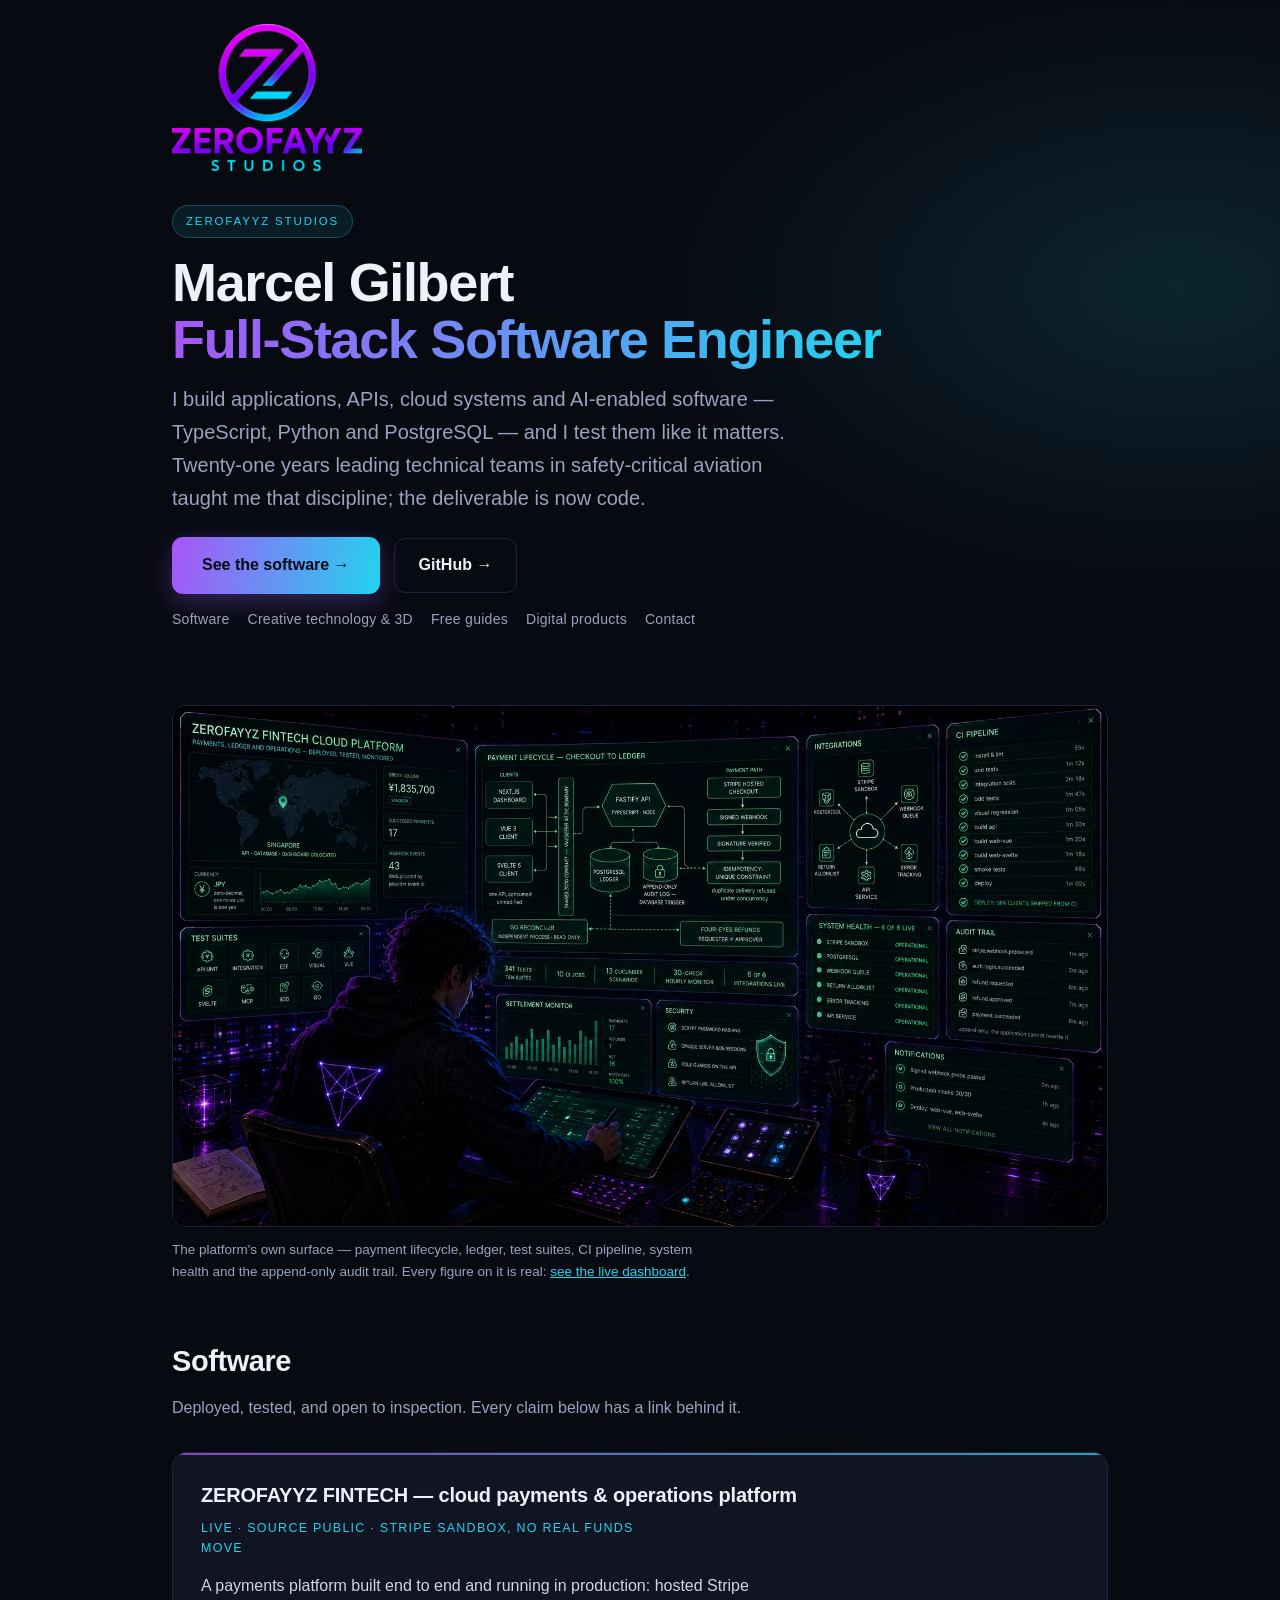
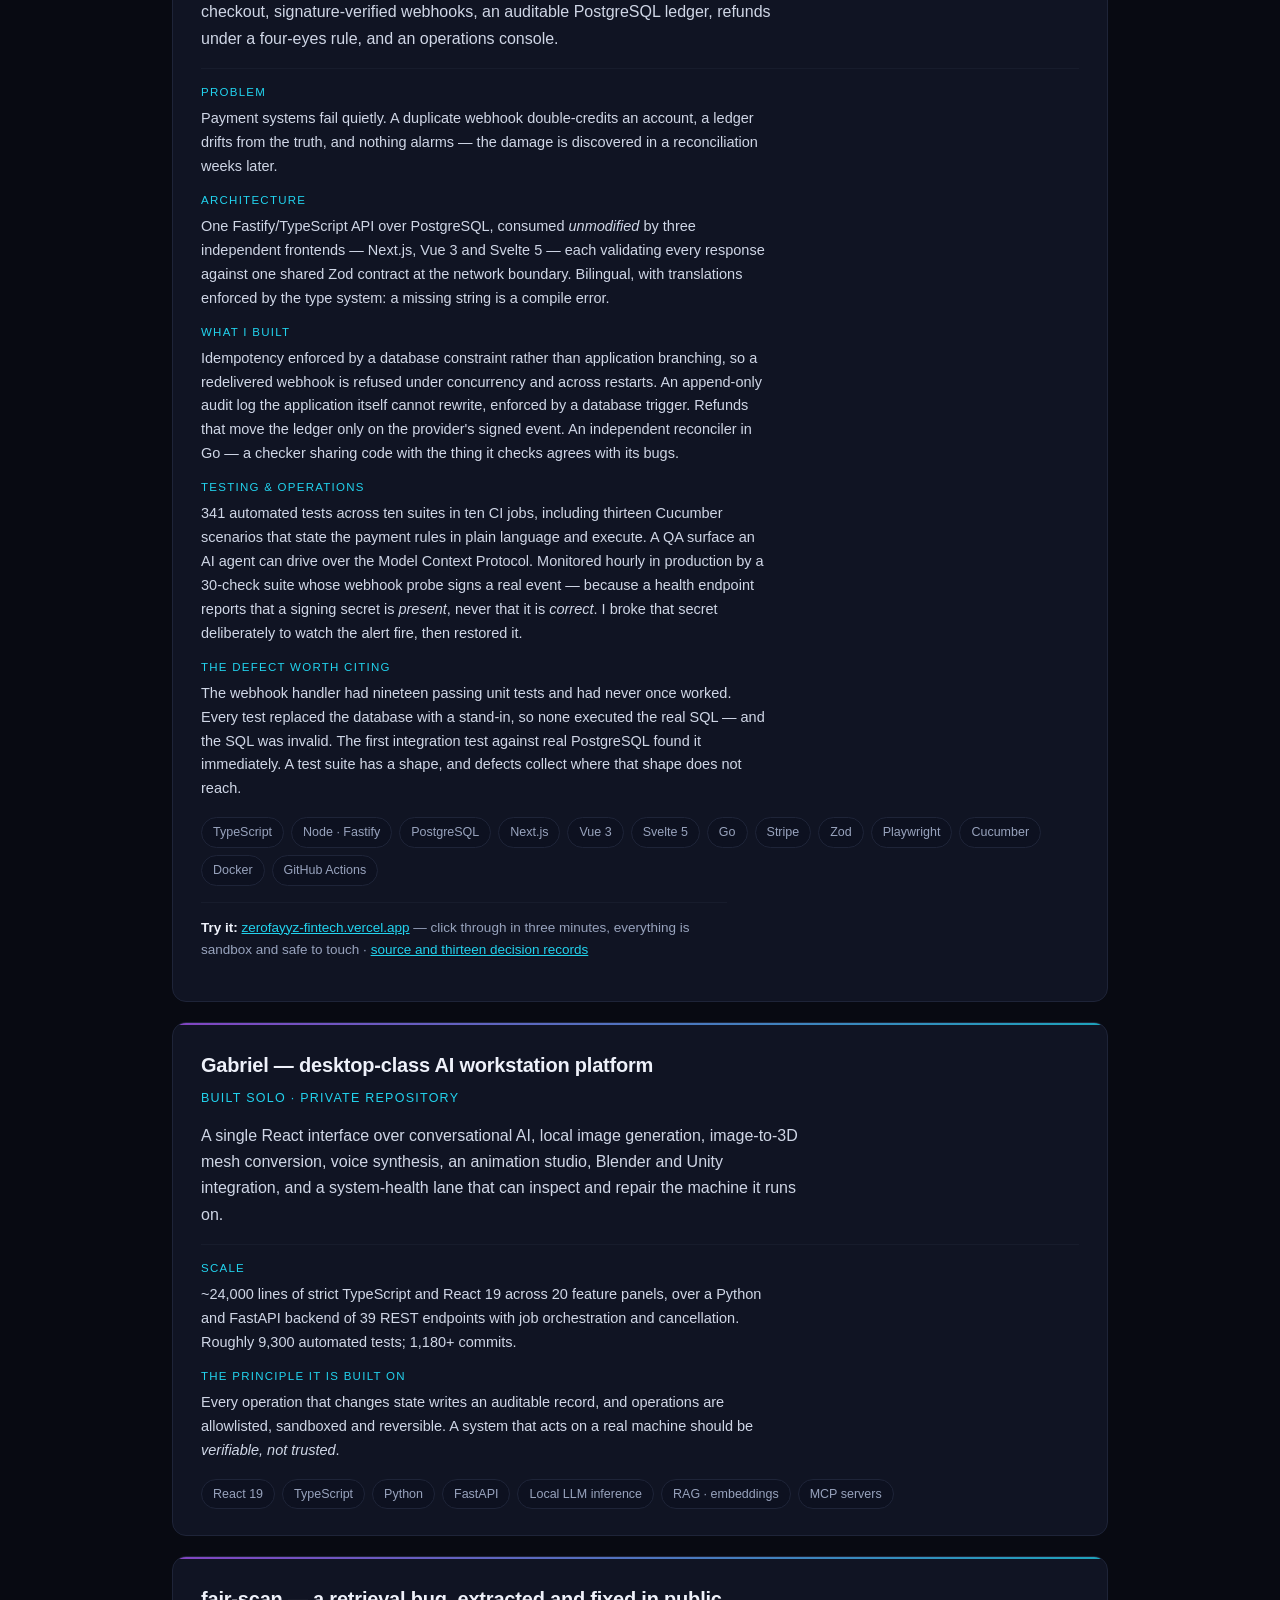
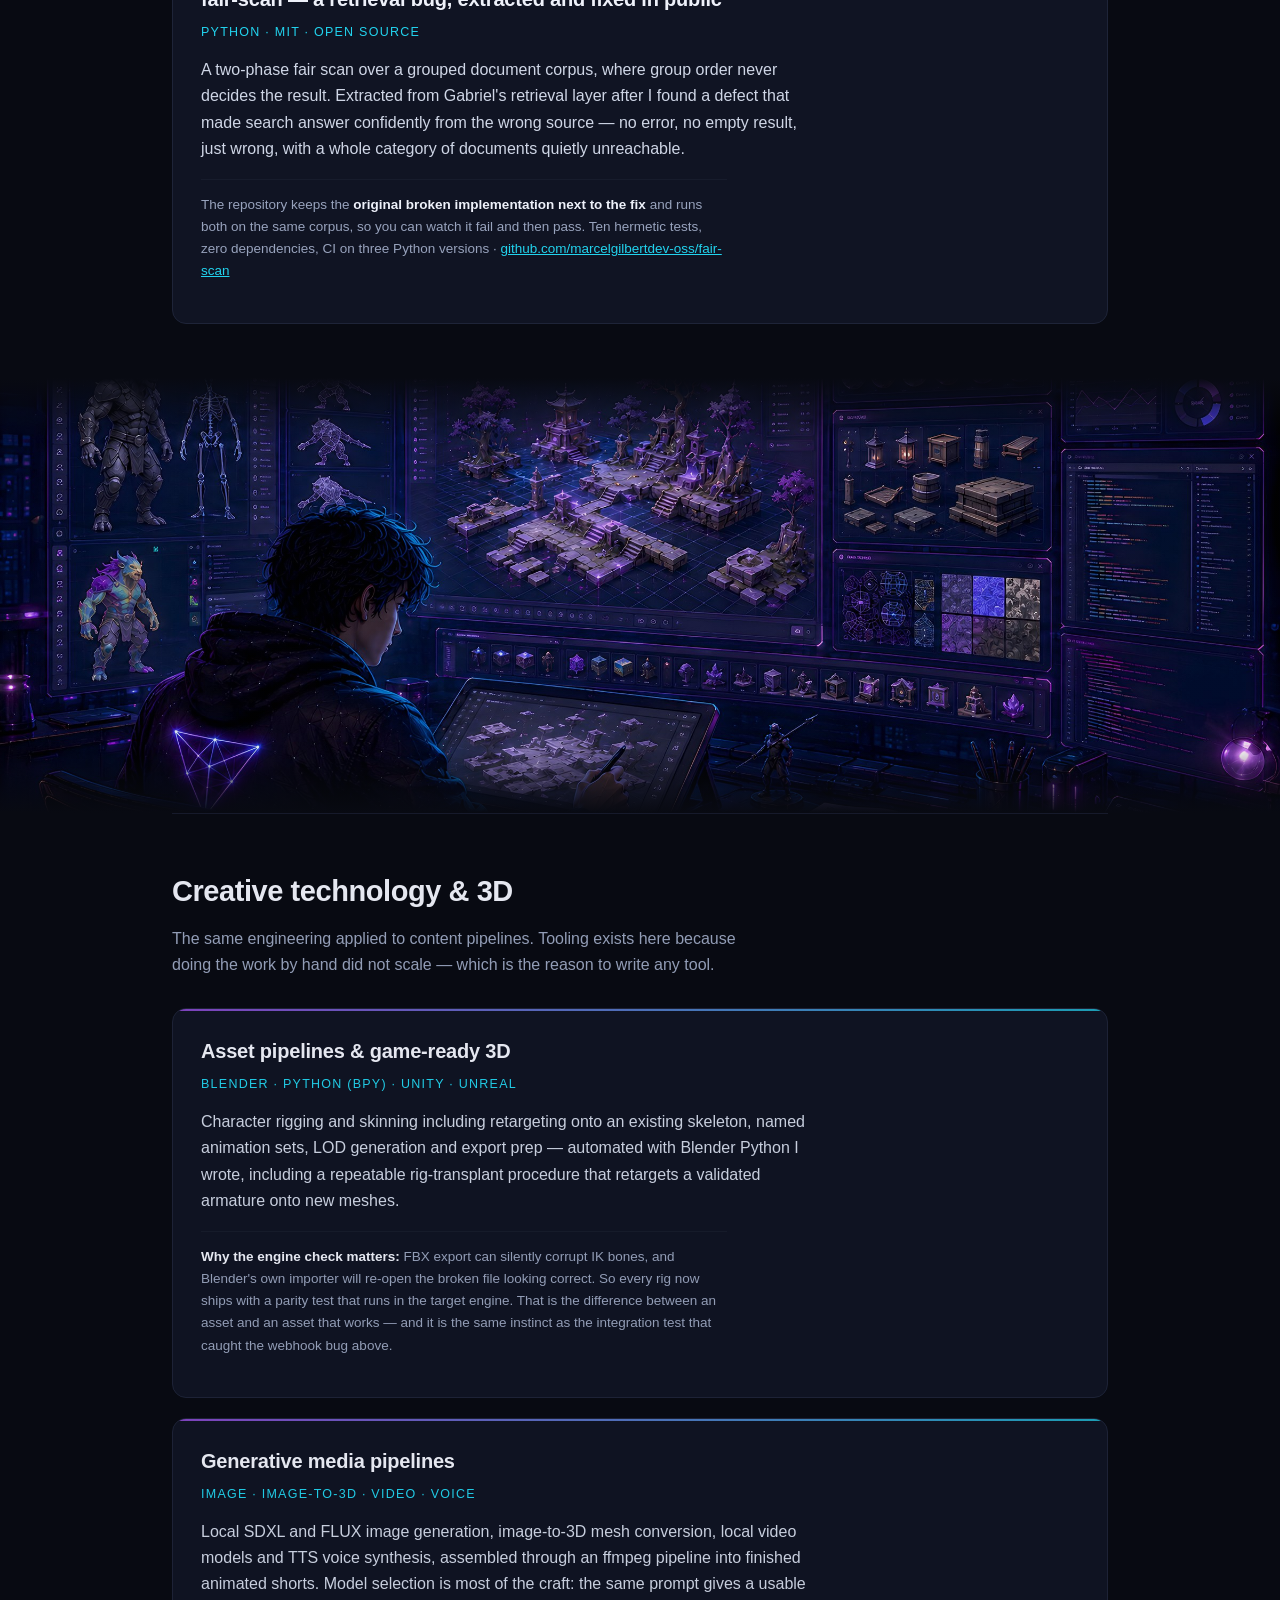
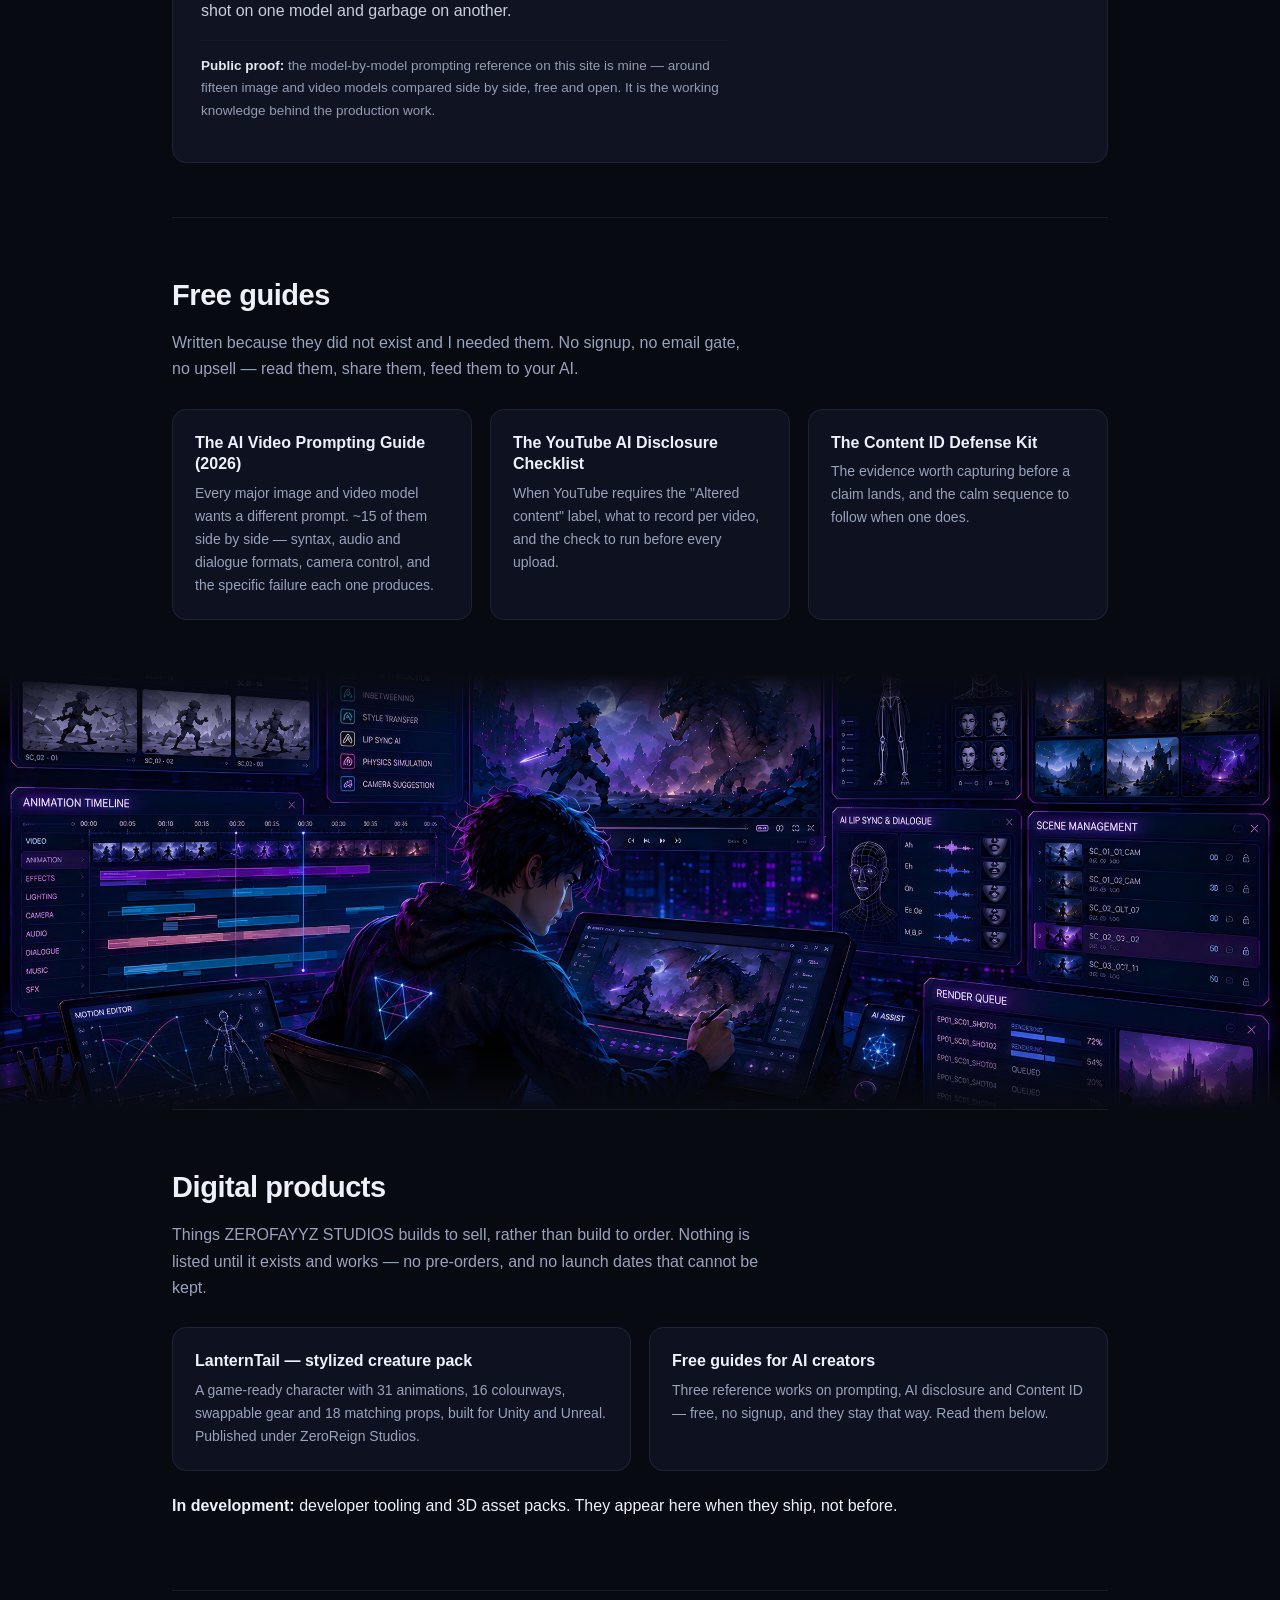
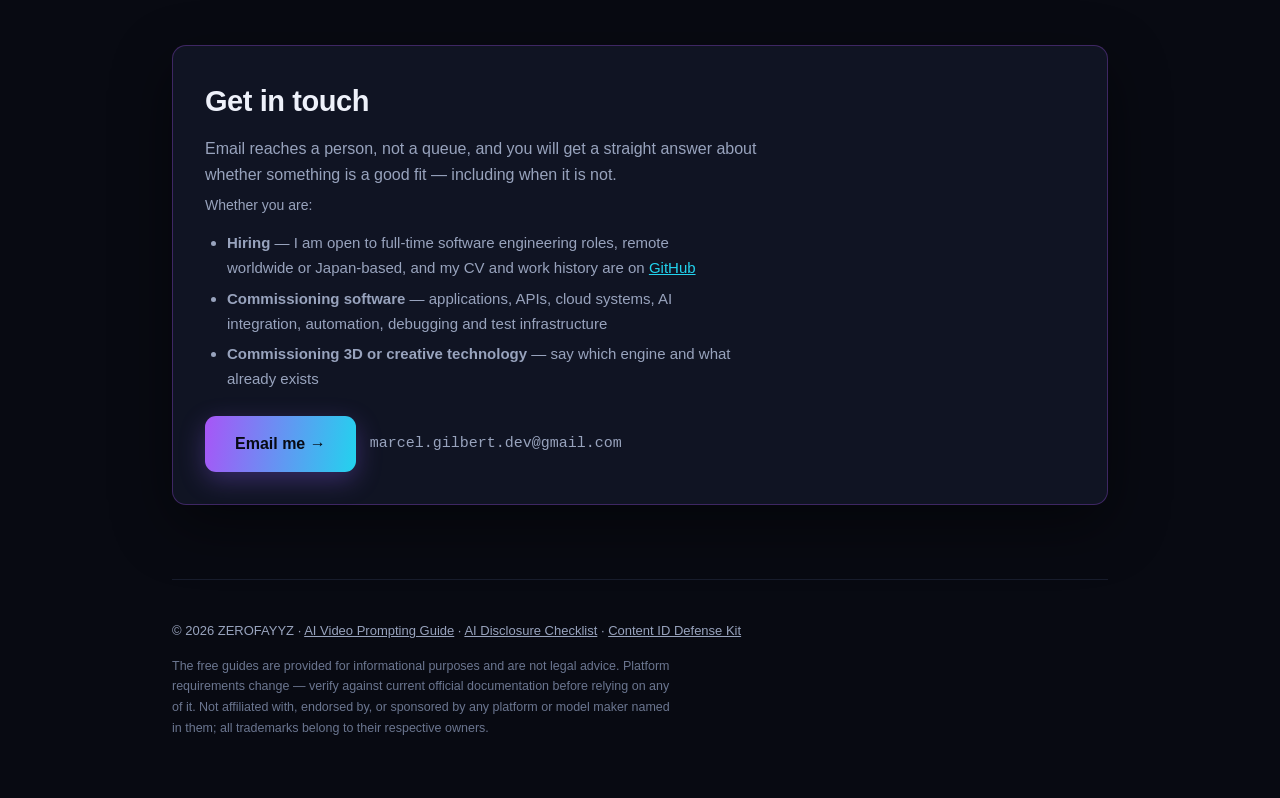
==== index.html @ 5634bdf8 "Show the platform's own console, in the platform's own colours The hero art now depicts what the pla" ====
<!DOCTYPE html>
<html lang="en">
<head>
<meta charset="utf-8">
<meta name="viewport" content="width=device-width, initial-scale=1">
<title>Marcel Gilbert — Full-Stack Software Engineer | ZEROFAYYZ STUDIOS</title>
<meta name="description" content="Full-stack software engineer building applications, APIs, cloud systems and AI-enabled software in TypeScript, Python and PostgreSQL. Deployed payments platform with public source. ZEROFAYYZ STUDIOS also builds 3D, creative technology and digital products.">
<link rel="canonical" href="https://zerofayyz.com/">
<meta property="og:title" content="Marcel Gilbert — Full-Stack Software Engineer | ZEROFAYYZ STUDIOS">
<meta property="og:description" content="Applications, APIs, cloud systems and AI-enabled software — TypeScript, Python, PostgreSQL. A deployed payments platform you can click through, with public source.">
<meta property="og:type" content="website">
<meta property="og:url" content="https://zerofayyz.com/">
<meta property="og:image" content="https://zerofayyz.com/social.jpg">
<meta property="og:site_name" content="ZEROFAYYZ">
<meta name="twitter:card" content="summary_large_image">
<link rel="icon" href="/favicon.ico" sizes="any">
<link rel="icon" type="image/png" sizes="32x32" href="/favicon-32.png">
<link rel="icon" type="image/png" sizes="48x48" href="/favicon-48.png">
<link rel="apple-touch-icon" href="/apple-touch-icon.png">
<link rel="stylesheet" href="style.css">
<style>
  .lanes{display:grid; gap:20px; margin-top:30px}
  .lane{background:var(--panel); border:1px solid var(--line); border-radius:var(--radius);
        padding:26px 28px; position:relative; overflow:hidden}
  .lane::before{content:""; position:absolute; inset:0 0 auto 0; height:2px; background:var(--grad); opacity:.75}
  .lane h3{margin:0 0 6px; font-size:20px; letter-spacing:-.01em}
  .lane .for{color:var(--cyan); font-size:12.5px; letter-spacing:.1em; text-transform:uppercase; margin:0 0 14px}
  .lane p{color:#cfd6e6; margin:0 0 14px; max-width:68ch}
  .lane ul{margin:0; padding-left:20px; color:var(--muted); font-size:14.5px; max-width:68ch}
  .lane li{margin:5px 0}
  .lane .proof{margin-top:16px; padding-top:14px; border-top:1px solid var(--line-soft);
               color:var(--muted); font-size:13.5px; max-width:70ch}
  .lane .proof b{color:var(--text)}
  .platform-shot{margin:34px 0 0; padding:0}
  .platform-shot img{width:100%; height:auto; display:block; border-radius:var(--radius);
                     border:1px solid var(--line)}
  .platform-shot figcaption{color:var(--muted); font-size:13.5px; margin-top:12px; max-width:74ch}
  .nav{display:flex; flex-wrap:wrap; gap:18px; margin-top:14px}
  .nav a{color:var(--muted); text-decoration:none; font-size:14px; letter-spacing:.02em}
  .nav a:hover{color:var(--text)}
  .stack{display:flex; flex-wrap:wrap; gap:7px; margin:14px 0 0}
  .stack span{background:var(--panel-2); border:1px solid var(--line); border-radius:999px;
              padding:4px 11px; font-size:12.5px; color:var(--muted)}
  .case{margin-top:16px; padding-top:14px; border-top:1px solid var(--line-soft)}
  .case dt{color:var(--cyan); font-size:11.5px; letter-spacing:.11em; text-transform:uppercase; margin-top:12px}
  .case dd{margin:5px 0 0; color:#cfd6e6; font-size:14.5px; max-width:70ch}
  .case dt:first-child{margin-top:0}
  .secondary{opacity:.96}
  .guides{display:grid; grid-template-columns:repeat(auto-fit,minmax(260px,1fr)); gap:18px; margin-top:26px}
  .guide{display:block; background:var(--panel-2); border:1px solid var(--line); border-radius:var(--radius);
         padding:22px; text-decoration:none; transition:border-color .15s}
  .guide:hover{border-color:var(--purple)}
  .guide b{display:block; color:var(--text); font-size:16px; margin-bottom:7px; line-height:1.35}
  .guide span{color:var(--muted); font-size:14px; display:block}
  .contact{background:var(--panel); border:1px solid rgba(168,85,247,.3); border-radius:var(--radius);
           padding:32px; box-shadow:0 20px 60px rgba(0,0,0,.45)}
  .mail{font-family:ui-monospace,SFMono-Regular,Menlo,monospace; font-size:15px; word-break:break-all}
  .tellme{margin:14px 0 24px; padding-left:22px; color:var(--muted); font-size:15px; max-width:64ch}
  .tellme li{margin:6px 0}
  header .brand-logo{mix-blend-mode:normal; width:190px}

  /* Masthead: copy only, on plain ground. The artwork gets its own strip below
     so neither has to fight the other for legibility. */
  .masthead{padding:34px 0 40px}
  .masthead .eyebrow{margin-bottom:16px}
  .masthead h1{margin-bottom:14px}
  .masthead .sub{max-width:58ch; margin-bottom:22px}

  /* Showcase strips. Nothing sits on top of them — the artwork is the content. */
  .art-band{position:relative; overflow:hidden; height:clamp(300px,34vw,520px);
            background-size:cover; background-repeat:no-repeat}
  .art-band.top{background-image:url("hero-bg.jpg"); background-position:52% 46%}
  .art-band.lower{background-image:url("band-bg.jpg"); background-position:50% 46%}
  .art-band::after{
    content:""; position:absolute; inset:0; pointer-events:none;
    background:linear-gradient(180deg, var(--bg) 0%, rgba(8,10,18,.08) 14%,
                                       rgba(8,10,18,.08) 86%, var(--bg) 100%);
  }

  @media (max-width:720px){
    .masthead{padding:22px 0 30px}
    .art-band{height:220px}
    .art-band.top{background-position:56% 46%}
    .art-band.lower{background-position:56% 48%}
  }
</style>
</head>
<body>

<header><div class="wrap">
  <img class="brand-logo" src="logo-mark.png" alt="ZEROFAYYZ STUDIOS" width="900" height="695">
</div></header>

<div class="wrap">
  <div class="masthead">
    <span class="eyebrow">ZEROFAYYZ STUDIOS</span>
    <h1>Marcel Gilbert<br><span class="g">Full-Stack Software Engineer</span></h1>
    <p class="sub">
      I build applications, APIs, cloud systems and AI-enabled software — TypeScript, Python
      and PostgreSQL — and I test them like it matters. Twenty-one years leading technical
      teams in safety-critical aviation taught me that discipline; the deliverable is now code.
    </p>
    <div class="cta-row">
      <a class="btn" href="#software">See the software →</a>
      <a class="btn-ghost" href="https://github.com/marcelgilbertdev-oss">GitHub →</a>
    </div>
    <nav class="nav" aria-label="Sections">
      <a href="#software">Software</a>
      <a href="#creative">Creative technology &amp; 3D</a>
      <a href="#guides">Free guides</a>
      <a href="#products">Digital products</a>
      <a href="#contact">Contact</a>
    </nav>
  </div>
</div>

<div class="wrap">

  <!-- The platform's own operations console. Belongs above the software section, not under
       the headline where the 3D artwork used to sit. -->
  <figure class="platform-shot">
    <picture>
      <source srcset="platform-hero.webp" type="image/webp">
      <img src="platform-hero.jpg" width="1680" height="936" loading="lazy" decoding="async"
           alt="Stylised operations console for the ZEROFAYYZ FINTECH platform: payment lifecycle from checkout to ledger, test suites, CI pipeline, system health and audit trail">
    </picture>
    <figcaption>
      The platform's own surface — payment lifecycle, ledger, test suites, CI pipeline, system
      health and the append-only audit trail. Every figure on it is real:
      <a href="https://zerofayyz-fintech.vercel.app">see the live dashboard</a>.
    </figcaption>
  </figure>

  <section id="software" style="border-top:0">
    <h2>Software</h2>
    <p class="lede">Deployed, tested, and open to inspection. Every claim below has a link behind it.</p>

    <div class="lanes">

      <div class="lane">
        <h3>ZEROFAYYZ FINTECH — cloud payments &amp; operations platform</h3>
        <p class="for">Live · source public · Stripe sandbox, no real funds move</p>
        <p>
          A payments platform built end to end and running in production: hosted Stripe
          checkout, signature-verified webhooks, an auditable PostgreSQL ledger, refunds under
          a four-eyes rule, and an operations console.
        </p>
        <dl class="case">
          <dt>Problem</dt>
          <dd>Payment systems fail quietly. A duplicate webhook double-credits an account, a
          ledger drifts from the truth, and nothing alarms — the damage is discovered in a
          reconciliation weeks later.</dd>
          <dt>Architecture</dt>
          <dd>One Fastify/TypeScript API over PostgreSQL, consumed <em>unmodified</em> by three
          independent frontends — Next.js, Vue 3 and Svelte 5 — each validating every response
          against one shared Zod contract at the network boundary. Bilingual, with translations
          enforced by the type system: a missing string is a compile error.</dd>
          <dt>What I built</dt>
          <dd>Idempotency enforced by a database constraint rather than application branching,
          so a redelivered webhook is refused under concurrency and across restarts. An
          append-only audit log the application itself cannot rewrite, enforced by a database
          trigger. Refunds that move the ledger only on the provider's signed event. An
          independent reconciler in Go — a checker sharing code with the thing it checks agrees
          with its bugs.</dd>
          <dt>Testing &amp; operations</dt>
          <dd>341 automated tests across ten suites in ten CI jobs, including thirteen
          Cucumber scenarios that state the payment rules in plain language and execute. A QA
          surface an AI agent can drive over the Model Context Protocol. Monitored hourly in
          production by a 30-check suite whose webhook probe signs a real event — because a
          health endpoint reports that a signing secret is <em>present</em>, never that it is
          <em>correct</em>. I broke that secret deliberately to watch the alert fire, then
          restored it.</dd>
          <dt>The defect worth citing</dt>
          <dd>The webhook handler had nineteen passing unit tests and had never once worked.
          Every test replaced the database with a stand-in, so none executed the real SQL — and
          the SQL was invalid. The first integration test against real PostgreSQL found it
          immediately. A test suite has a shape, and defects collect where that shape does not
          reach.</dd>
        </dl>
        <div class="stack">
          <span>TypeScript</span><span>Node · Fastify</span><span>PostgreSQL</span><span>Next.js</span>
          <span>Vue 3</span><span>Svelte 5</span><span>Go</span><span>Stripe</span><span>Zod</span>
          <span>Playwright</span><span>Cucumber</span><span>Docker</span><span>GitHub Actions</span>
        </div>
        <p class="proof">
          <b>Try it:</b> <a href="https://zerofayyz-fintech.vercel.app">zerofayyz-fintech.vercel.app</a>
          — click through in three minutes, everything is sandbox and safe to touch ·
          <a href="https://github.com/marcelgilbertdev-oss/zerofayyz-fintech">source and thirteen decision records</a>
        </p>
      </div>

      <div class="lane">
        <h3>Gabriel — desktop-class AI workstation platform</h3>
        <p class="for">Built solo · private repository</p>
        <p>
          A single React interface over conversational AI, local image generation,
          image-to-3D mesh conversion, voice synthesis, an animation studio, Blender and Unity
          integration, and a system-health lane that can inspect and repair the machine it runs on.
        </p>
        <dl class="case">
          <dt>Scale</dt>
          <dd>~24,000 lines of strict TypeScript and React 19 across 20 feature panels, over a
          Python and FastAPI backend of 39 REST endpoints with job orchestration and
          cancellation. Roughly 9,300 automated tests; 1,180+ commits.</dd>
          <dt>The principle it is built on</dt>
          <dd>Every operation that changes state writes an auditable record, and operations are
          allowlisted, sandboxed and reversible. A system that acts on a real machine should be
          <em>verifiable, not trusted</em>.</dd>
        </dl>
        <div class="stack">
          <span>React 19</span><span>TypeScript</span><span>Python</span><span>FastAPI</span>
          <span>Local LLM inference</span><span>RAG · embeddings</span><span>MCP servers</span>
        </div>
      </div>

      <div class="lane">
        <h3>fair-scan — a retrieval bug, extracted and fixed in public</h3>
        <p class="for">Python · MIT · open source</p>
        <p>
          A two-phase fair scan over a grouped document corpus, where group order never decides
          the result. Extracted from Gabriel's retrieval layer after I found a defect that made
          search answer confidently from the wrong source — no error, no empty result, just
          wrong, with a whole category of documents quietly unreachable.
        </p>
        <p class="proof">
          The repository keeps the <b>original broken implementation next to the fix</b> and runs
          both on the same corpus, so you can watch it fail and then pass. Ten hermetic tests,
          zero dependencies, CI on three Python versions ·
          <a href="https://github.com/marcelgilbertdev-oss/fair-scan">github.com/marcelgilbertdev-oss/fair-scan</a>
        </p>
      </div>

    </div>
  </section>

</div><!-- /wrap -->

<!-- The 3D showcase belongs with the 3D work, not under the engineering headline. -->
<div class="art-band top" role="img" aria-label="A ZEROFAYYZ asset workstation: character rig with skeleton overlay, LOD variants, a modular environment, prop kit, PBR material spheres, texture maps, build dashboard and code"></div>

<div class="wrap">

  <section id="creative" class="secondary">
    <h2>Creative technology &amp; 3D</h2>
    <p class="lede">
      The same engineering applied to content pipelines. Tooling exists here because doing the
      work by hand did not scale — which is the reason to write any tool.
    </p>

    <div class="lanes">

      <div class="lane">
        <h3>Asset pipelines &amp; game-ready 3D</h3>
        <p class="for">Blender · Python (bpy) · Unity · Unreal</p>
        <p>
          Character rigging and skinning including retargeting onto an existing skeleton, named
          animation sets, LOD generation and export prep — automated with Blender Python I wrote,
          including a repeatable rig-transplant procedure that retargets a validated armature
          onto new meshes.
        </p>
        <p class="proof">
          <b>Why the engine check matters:</b> FBX export can silently corrupt IK bones, and
          Blender's own importer will re-open the broken file looking correct. So every rig now
          ships with a parity test that runs in the target engine. That is the difference between
          an asset and an asset that works — and it is the same instinct as the integration test
          that caught the webhook bug above.
        </p>
      </div>

      <div class="lane">
        <h3>Generative media pipelines</h3>
        <p class="for">Image · image-to-3D · video · voice</p>
        <p>
          Local SDXL and FLUX image generation, image-to-3D mesh conversion, local video models
          and TTS voice synthesis, assembled through an ffmpeg pipeline into finished animated
          shorts. Model selection is most of the craft: the same prompt gives a usable shot on
          one model and garbage on another.
        </p>
        <p class="proof">
          <b>Public proof:</b> the model-by-model prompting reference on this site is mine —
          around fifteen image and video models compared side by side, free and open. It is the
          working knowledge behind the production work.
        </p>
      </div>

    </div>
  </section>

  <section id="guides">
    <h2>Free guides</h2>
    <p class="lede">Written because they did not exist and I needed them. No signup, no email gate,
    no upsell — read them, share them, feed them to your AI.</p>

    <div class="guides">
      <a class="guide" href="ai-video-prompting-guide.html">
        <b>The AI Video Prompting Guide (2026)</b>
        <span>Every major image and video model wants a different prompt. ~15 of them side by side —
        syntax, audio and dialogue formats, camera control, and the specific failure each one
        produces.</span>
      </a>
      <a class="guide" href="ai-disclosure-checklist.html">
        <b>The YouTube AI Disclosure Checklist</b>
        <span>When YouTube requires the "Altered content" label, what to record per video, and the
        check to run before every upload.</span>
      </a>
      <a class="guide" href="content-id-defense-kit.html">
        <b>The Content ID Defense Kit</b>
        <span>The evidence worth capturing before a claim lands, and the calm sequence to follow
        when one does.</span>
      </a>
    </div>
  </section>

</div><!-- /wrap -->

<!-- Showcase strip: the artwork is the content, nothing sits over it. -->
<div class="art-band lower" role="img" aria-label="A ZEROFAYYZ animation workstation: storyboard, timeline, character rigging, lip sync, scene management and render queue"></div>

<div class="wrap">

  <section id="products">
    <h2>Digital products</h2>
    <p class="lede">Things ZEROFAYYZ STUDIOS builds to sell, rather than build to order. Nothing is
    listed until it exists and works — no pre-orders, and no launch dates that cannot be kept.</p>

    <div class="guides">
      <a class="guide" href="https://zeroreignstudios.github.io/">
        <b>LanternTail — stylized creature pack</b>
        <span>A game-ready character with 31 animations, 16 colourways, swappable gear and 18
        matching props, built for Unity and Unreal. Published under ZeroReign Studios.</span>
      </a>
      <a class="guide" href="#guides">
        <b>Free guides for AI creators</b>
        <span>Three reference works on prompting, AI disclosure and Content ID — free, no signup,
        and they stay that way. Read them below.</span>
      </a>
    </div>

    <p class="proof" style="margin-top:22px">
      <b>In development:</b> developer tooling and 3D asset packs. They appear here when they
      ship, not before.
    </p>
  </section>

  <section id="contact">
    <div class="contact">
      <h2>Get in touch</h2>
      <p class="lede" style="margin-bottom:6px">Email reaches a person, not a queue, and you will
      get a straight answer about whether something is a good fit — including when it is not.</p>

      <p style="margin:0; color:var(--muted); font-size:14px">Whether you are:</p>
      <ul class="tellme">
        <li><b>Hiring</b> — I am open to full-time software engineering roles, remote worldwide
        or Japan-based, and my CV and work history are on
        <a href="https://github.com/marcelgilbertdev-oss">GitHub</a></li>
        <li><b>Commissioning software</b> — applications, APIs, cloud systems, AI integration,
        automation, debugging and test infrastructure</li>
        <li><b>Commissioning 3D or creative technology</b> — say which engine and what already
        exists</li>
      </ul>

      <div class="cta-row">
        <a class="btn" href="mailto:marcel.gilbert.dev@gmail.com?subject=Enquiry%20%E2%80%94%20ZEROFAYYZ&amp;body=What%20I%27m%20building%3A%0A%0AWhat%20I%20need%3A%0A%0AEngine%20%2F%20platform%3A%0A%0ATimeline%3A%0A%0AWhat%20already%20exists%3A%0A%0A">Email me →</a>
        <span class="btn-note mail">marcel.gilbert.dev@gmail.com</span>
      </div>
    </div>
  </section>

  <footer>
    <div>© 2026 ZEROFAYYZ ·
      <a href="ai-video-prompting-guide.html">AI Video Prompting Guide</a> ·
      <a href="ai-disclosure-checklist.html">AI Disclosure Checklist</a> ·
      <a href="content-id-defense-kit.html">Content ID Defense Kit</a></div>
    <div class="legal">The free guides are provided for informational purposes and are not legal
    advice. Platform requirements change — verify against current official documentation before
    relying on any of it. Not affiliated with, endorsed by, or sponsored by any platform or model
    maker named in them; all trademarks belong to their respective owners.</div>
  </footer>

</div>
</body>
</html>
---- style.css ----
/* ZEROFAYYZ — shared design system (purple + cyan on studio dark) */
:root{
  --purple:#a855f7; --purple-dim:#8b5cf6; --cyan:#22d3ee; --cyan-dim:#06b6d4;
  --bg:#080a12; --panel:#101423; --panel-2:#0d1120;
  --line:#1e2438; --line-soft:#171c2c;
  --text:#eef1fa; --muted:#98a3bd;
  --good:#4fe3b0; --warn:#ffc46b; --bad:#ff7b8f;
  --radius:14px; --maxw:980px; --readw:760px;
  --grad:linear-gradient(100deg,var(--purple) 0%,var(--cyan) 100%);
}
*{box-sizing:border-box}
html{scroll-behavior:smooth}
body{
  margin:0; background:var(--bg); color:var(--text);
  font:16px/1.65 -apple-system,BlinkMacSystemFont,"Segoe UI",Inter,Roboto,Helvetica,Arial,sans-serif;
  -webkit-font-smoothing:antialiased;
  background-image:
    radial-gradient(60rem 32rem at 12% -8%, rgba(168,85,247,.16), transparent 60%),
    radial-gradient(52rem 30rem at 92% 4%, rgba(34,211,238,.13), transparent 62%);
  background-repeat:no-repeat;
}
.wrap{max-width:var(--maxw); margin:0 auto; padding:0 22px}
.read{max-width:var(--readw)}
a{color:var(--cyan)}
img{max-width:100%}

/* header / brand */
header{padding:24px 0 0}
.brand-logo{display:block; width:200px; max-width:52vw; height:auto; mix-blend-mode:screen}
.brand-link{display:inline-block; text-decoration:none}

/* type */
h1{font-size:clamp(31px,5.4vw,54px); line-height:1.07; margin:0 0 20px; letter-spacing:-.025em; font-weight:800}
h1 .g,.g{background:var(--grad); -webkit-background-clip:text; background-clip:text; color:transparent}
h2{font-size:clamp(21px,3.1vw,29px); margin:0 0 10px; letter-spacing:-.015em}
h3{font-size:18px; margin:30px 0 8px}
.sub{font-size:clamp(17px,2.2vw,20px); color:var(--muted); max-width:62ch; margin:0 0 26px}
.lede{color:var(--muted); max-width:66ch; margin:0 0 26px}
.eyebrow{display:inline-flex; align-items:center; gap:8px; font-size:11.5px; letter-spacing:.16em;
  text-transform:uppercase; color:var(--cyan); background:rgba(34,211,238,.09);
  border:1px solid rgba(34,211,238,.28); padding:6px 13px; border-radius:999px; margin-bottom:22px}

/* buttons */
.btn{display:inline-block; background:var(--grad); color:#070a14; font-weight:800;
  padding:15px 30px; border-radius:11px; text-decoration:none; border:0; font-size:16px;
  box-shadow:0 8px 26px rgba(139,92,246,.32)}
.btn:hover{filter:brightness(1.09)}
.btn-ghost{display:inline-block; padding:13px 24px; border-radius:11px; text-decoration:none;
  border:1px solid var(--line); color:var(--text); font-weight:600}
.btn-ghost:hover{border-color:var(--purple)}
.btn-note{font-size:13px; color:var(--muted)}
.cta-row{display:flex; flex-wrap:wrap; gap:14px; align-items:center}

/* sections + panels */
section{padding:54px 0; border-top:1px solid var(--line-soft)}
.card{background:var(--panel); border:1px solid var(--line); border-radius:var(--radius); padding:22px;
  position:relative; overflow:hidden}
.card::before{content:""; position:absolute; inset:0 0 auto 0; height:2px; background:var(--grad); opacity:.75}
.card h3{margin:0 0 8px; font-size:17px}
.card p{margin:0; color:var(--muted); font-size:14.5px}
.grid{display:grid; grid-template-columns:repeat(auto-fit,minmax(250px,1fr)); gap:18px; margin-top:26px}

/* article / guide pages */
article{padding:8px 0 20px}
article p{color:#cfd6e6; max-width:70ch}
article ul,article ol{color:#cfd6e6; max-width:70ch; padding-left:22px}
article li{margin:7px 0}
article strong{color:var(--text)}
.q{background:var(--panel); border:1px solid var(--line); border-left:3px solid var(--purple);
  border-radius:10px; padding:16px 20px; margin:18px 0}
.q b{display:block; margin-bottom:6px}
.q p{margin:0; color:var(--muted)}
.callout{background:rgba(34,211,238,.06); border:1px dashed rgba(34,211,238,.4);
  border-radius:11px; padding:16px 20px; margin:24px 0}
.callout p{margin:0; color:#cfd6e6}
table{width:100%; border-collapse:collapse; margin:18px 0; font-size:14px; display:block; overflow-x:auto}
th,td{border:1px solid var(--line); padding:9px 12px; text-align:left; vertical-align:top}
th{background:var(--panel-2); color:var(--muted); font-weight:600; white-space:nowrap}
.check{list-style:none; padding:0; margin:16px 0}
.check li{padding-left:30px; position:relative; margin:10px 0; color:#cfd6e6}
.check li::before{content:"☐"; position:absolute; left:0; color:var(--cyan); font-size:17px; line-height:1.4}
.tmpl{background:var(--panel-2); border:1px solid var(--line); border-radius:10px; padding:18px 20px;
  font-family:ui-monospace,SFMono-Regular,Menlo,monospace; font-size:13.5px; color:#cfd6e6; white-space:pre-wrap; margin:16px 0}

/* honesty / status block */
.honest{background:var(--panel); border:1px solid rgba(255,196,107,.32); border-radius:var(--radius); padding:24px 26px; margin:0 0 26px}
.honest h3{margin:0 0 10px; font-size:17px; color:var(--warn)}
.honest p{margin:0 0 10px; color:#cfd6e6; max-width:68ch}
.honest p:last-child{margin-bottom:0}

/* signup */
.signup{background:var(--panel); border:1px solid rgba(168,85,247,.3); border-radius:var(--radius);
  padding:30px; box-shadow:0 20px 60px rgba(0,0,0,.45)}
.pricebox{display:flex; gap:14px; flex-wrap:wrap; align-items:center; padding:14px 18px; margin-bottom:22px;
  border:1px dashed rgba(34,211,238,.4); border-radius:11px; background:rgba(34,211,238,.05)}
.pricebox b{background:var(--grad); -webkit-background-clip:text; background-clip:text; color:transparent; font-size:20px}
.pricebox s{color:var(--muted)}
.pricebox span{font-size:13.5px; color:var(--muted)}
.gift{display:grid; gap:10px; margin:18px 0 22px}
.gift div{padding-left:26px; position:relative; color:var(--muted); font-size:15px}
.gift div::before{content:"✓"; position:absolute; left:0; color:var(--cyan); font-weight:700}
iframe{width:100%; border:0; min-height:340px}

/* footer */
footer{padding:40px 0 60px; color:var(--muted); font-size:13px; border-top:1px solid var(--line-soft); margin-top:20px}
.legal{margin-top:14px; font-size:12.5px; color:#6b7690; max-width:72ch}
footer a{color:var(--muted)}

/* ---- landing-page specific ---- */
.hero{padding:60px 0 46px}
.offer{display:flex; align-items:center; gap:16px; flex-wrap:wrap;
  background:linear-gradient(100deg, rgba(168,85,247,.14), rgba(34,211,238,.10));
  border:1px solid rgba(168,85,247,.35); border-radius:var(--radius); padding:18px 22px; margin:0 0 28px}
.offer .price{font-size:15px; color:var(--text); font-weight:600}
.offer .price s{color:var(--muted); font-weight:400; margin-right:8px}
.offer .price b{font-size:22px; background:var(--grad); -webkit-background-clip:text; background-clip:text; color:transparent}
.offer .tag{font-size:13px; color:var(--muted)}
.quote{border-left:3px solid transparent; border-image:var(--grad) 1; padding:14px 0 14px 20px; margin:26px 0;
  font-size:18px; max-width:62ch}
.quote span{color:var(--muted); display:block; font-size:14px; margin-top:8px}
.audit{background:var(--panel); border:1px solid var(--line); border-radius:var(--radius); overflow:hidden;
  box-shadow:0 20px 50px rgba(0,0,0,.4)}
.audit-head{display:flex; justify-content:space-between; align-items:center; gap:12px;
  padding:14px 18px; border-bottom:1px solid var(--line); font-size:13px; color:var(--muted);
  flex-wrap:wrap; background:var(--panel-2)}
.pill{font-size:11px; letter-spacing:.1em; text-transform:uppercase; padding:4px 10px; border-radius:999px;
  font-weight:700; background:rgba(255,123,143,.12); color:var(--bad); border:1px solid rgba(255,123,143,.32)}
.row{display:flex; gap:12px; padding:12px 18px; border-bottom:1px solid var(--line-soft); font-size:14px; align-items:flex-start}
.row:last-child{border-bottom:0}
.ico{flex:0 0 20px; text-align:center; line-height:1.5; font-weight:700}
.row-main{flex:1; min-width:0}
.row-file{font-family:ui-monospace,SFMono-Regular,Menlo,monospace; font-size:13px; word-break:break-all}
.row-note{color:var(--muted); font-size:13px; margin-top:2px}
.ok{color:var(--good)} .warn{color:var(--warn)} .stop{color:var(--bad)}
.audit-foot{padding:14px 18px; border-top:1px solid var(--line); font-size:13px; color:var(--muted); background:var(--panel-2)}
ul.who{list-style:none; padding:0; margin:22px 0 0; display:grid; gap:12px}
ul.who li{padding-left:26px; position:relative; color:var(--muted); max-width:70ch}
ul.who li::before{content:"→"; position:absolute; left:0; color:var(--purple)}
ul.who b{color:var(--text)}
#waitlist{border-bottom:0}
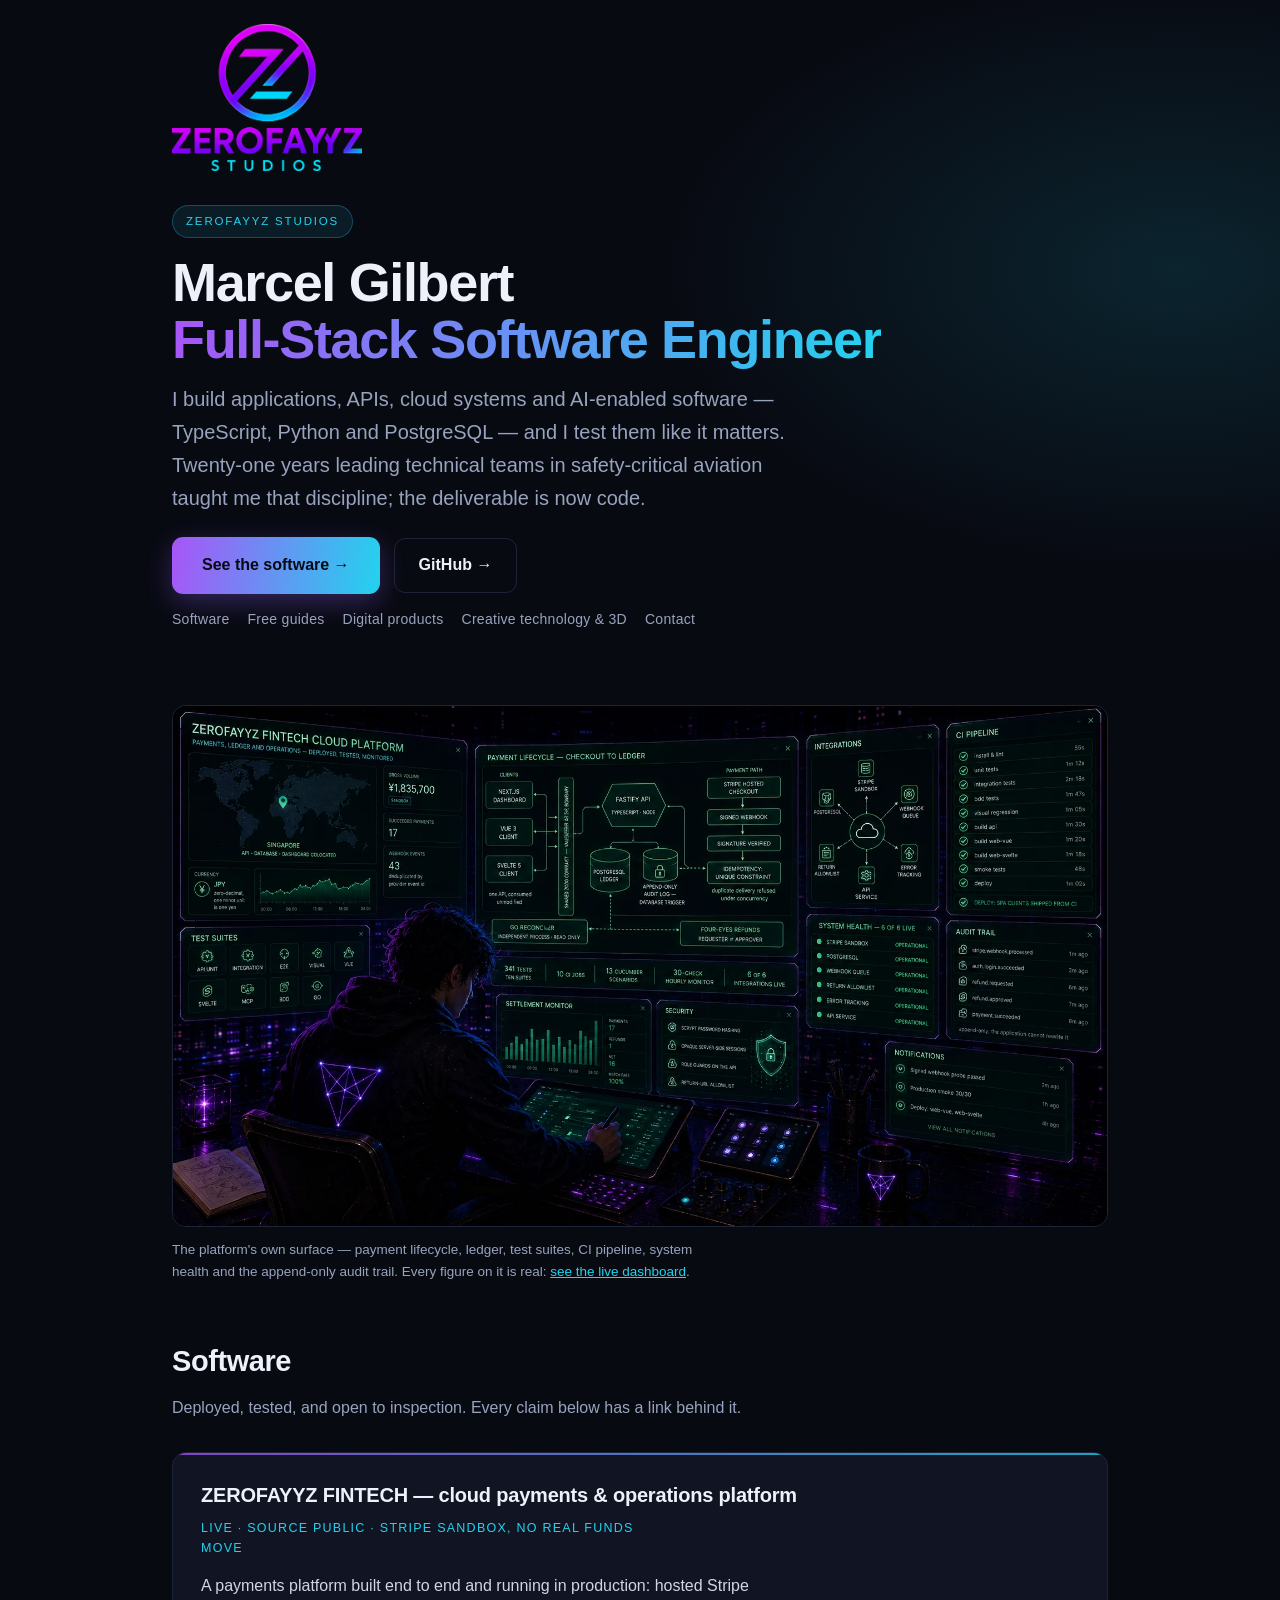
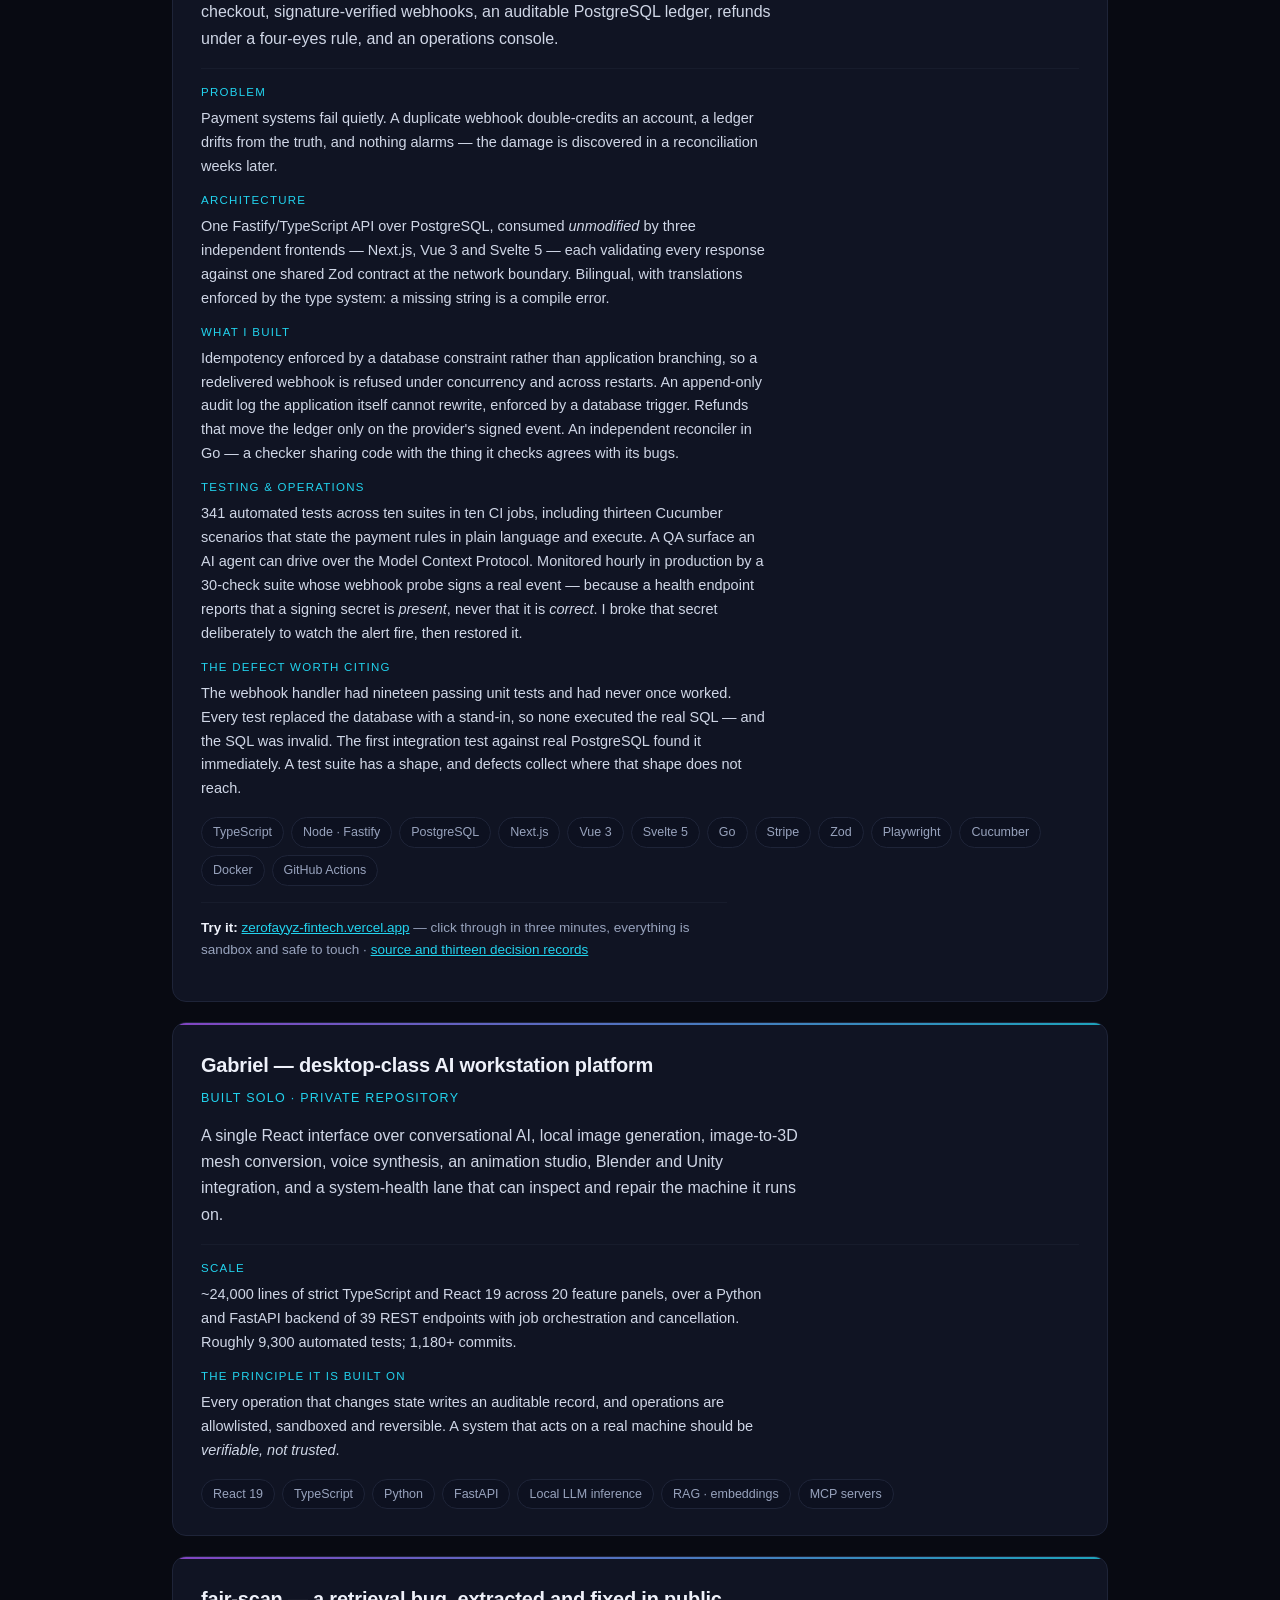
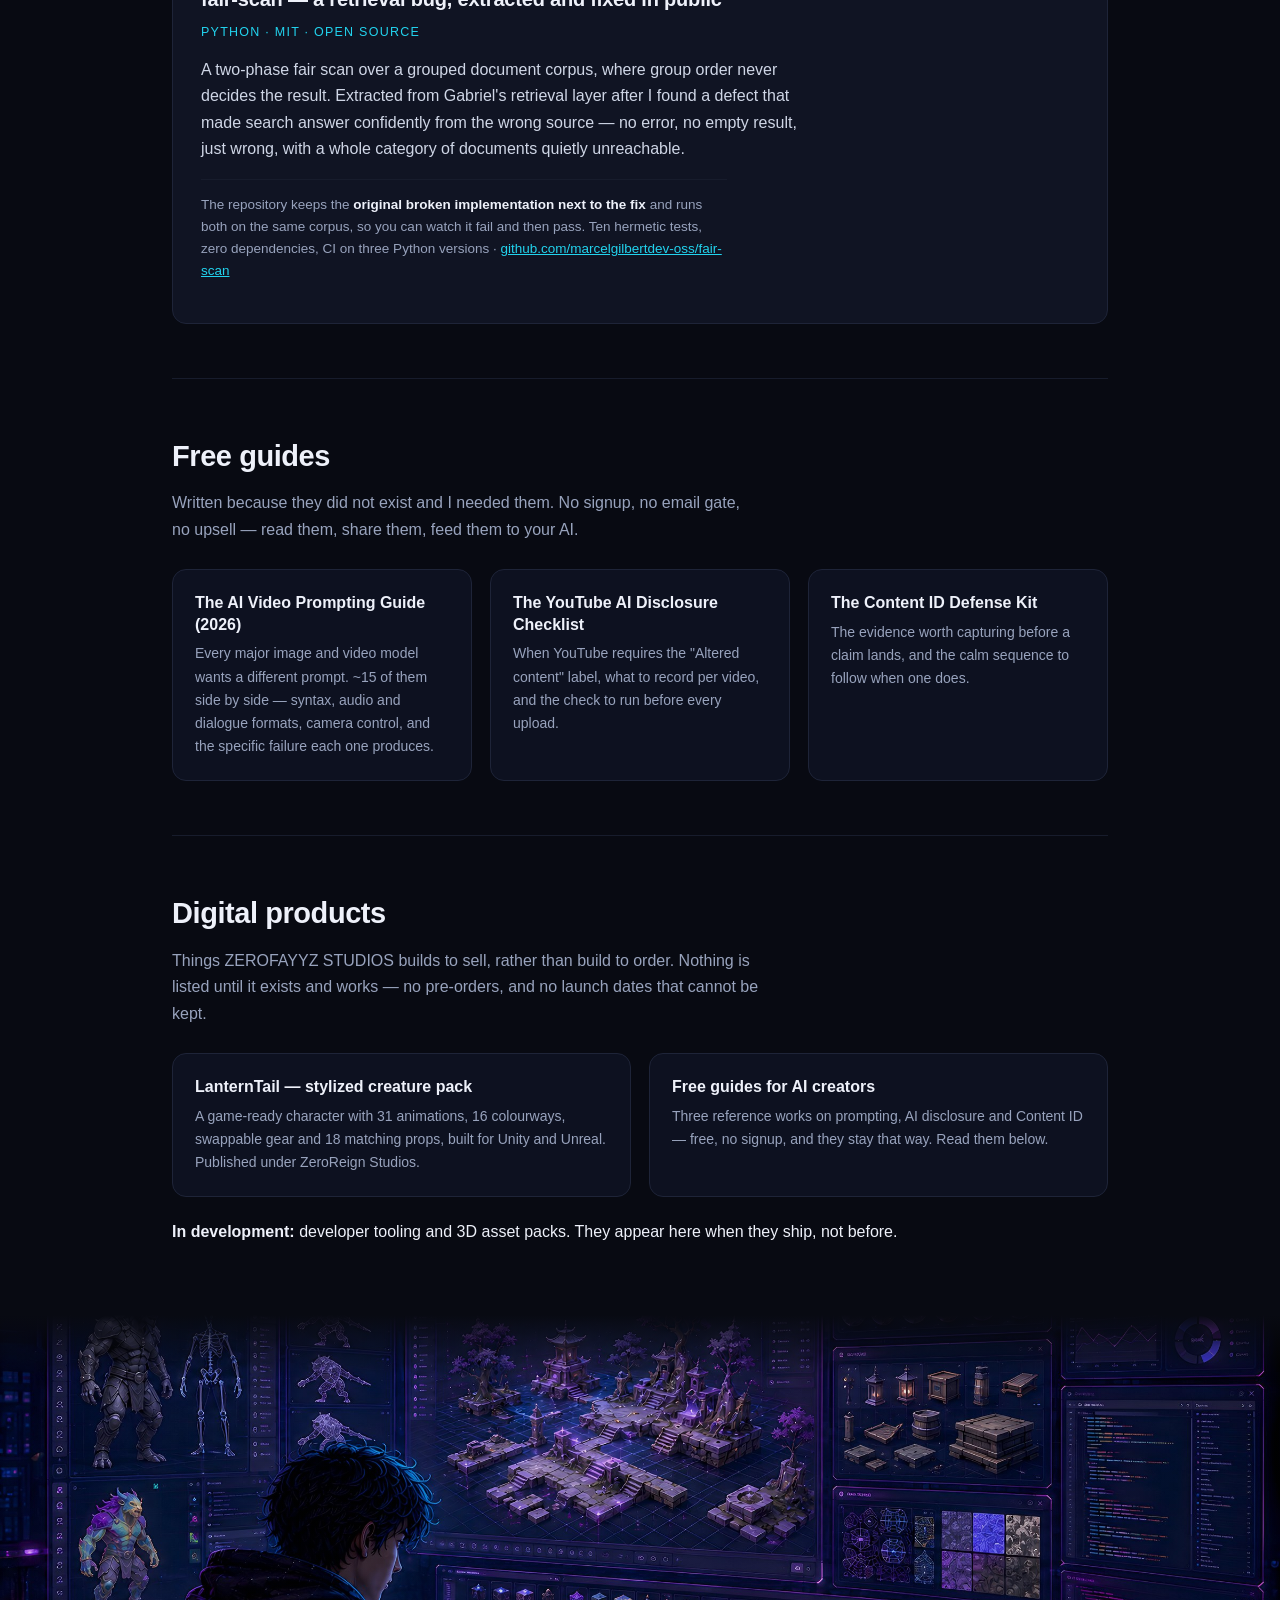
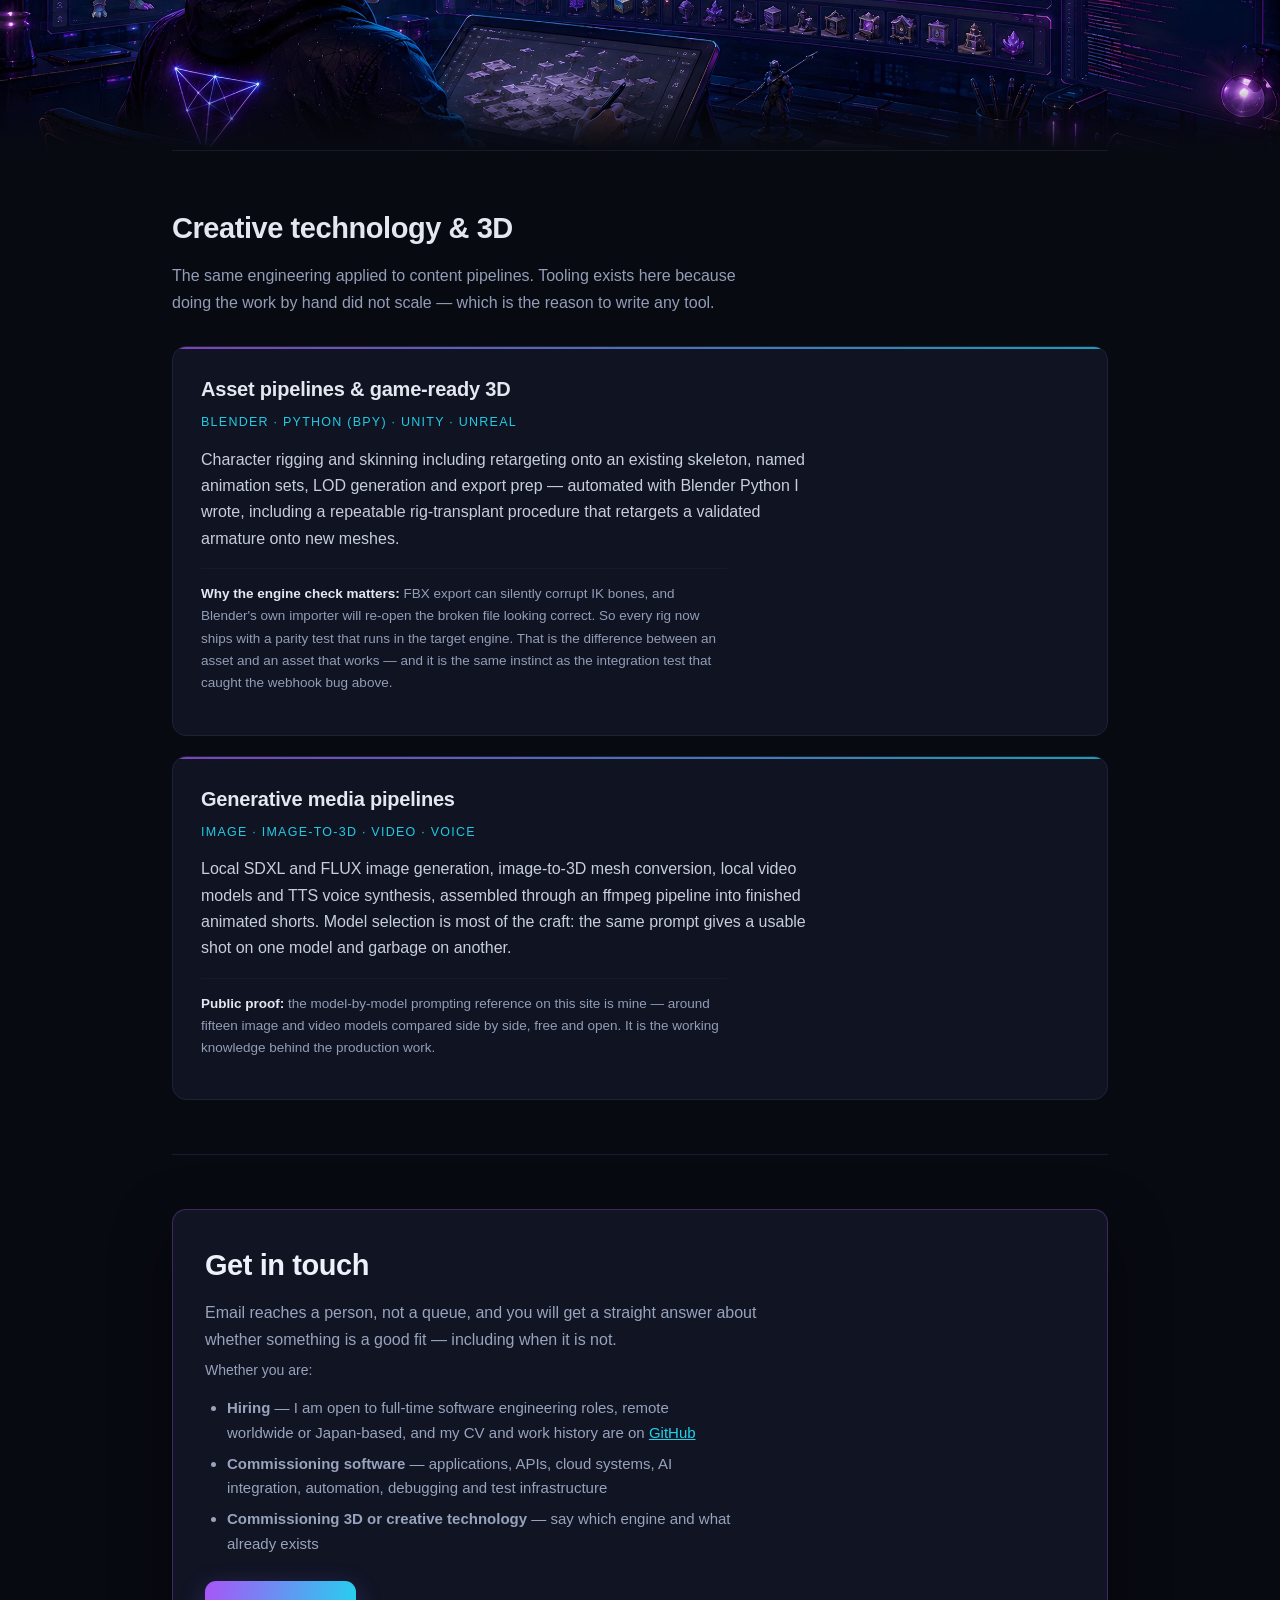
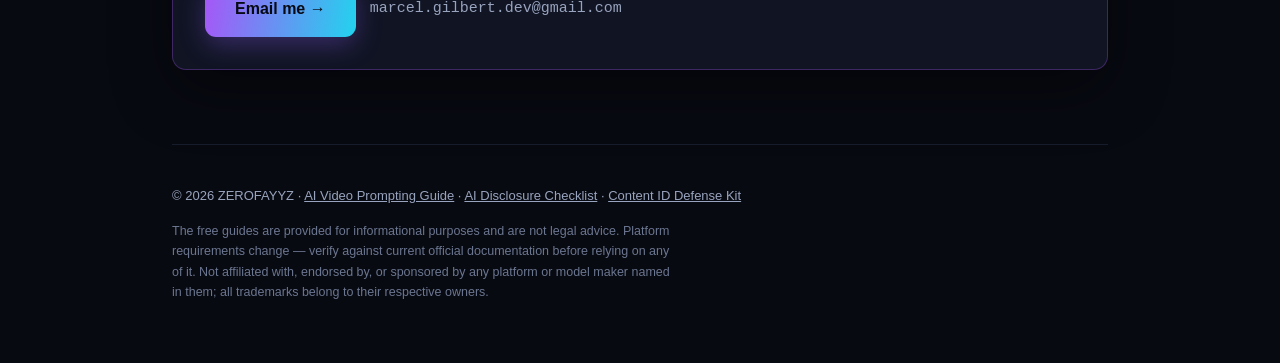
==== commit af9cb858: "Move the 3D work below products; stop the animation art labelling the shop Two problems in the lower" ====
--- a/index.html
+++ b/index.html
@@ -106,9 +106,9 @@
     </div>
     <nav class="nav" aria-label="Sections">
       <a href="#software">Software</a>
-      <a href="#creative">Creative technology &amp; 3D</a>
       <a href="#guides">Free guides</a>
       <a href="#products">Digital products</a>
+      <a href="#creative">Creative technology &amp; 3D</a>
       <a href="#contact">Contact</a>
     </nav>
   </div>
@@ -121,7 +121,9 @@
   <figure class="platform-shot">
     <picture>
       <source srcset="platform-hero.webp" type="image/webp">
-      <img src="platform-hero.jpg" width="1680" height="936" loading="lazy" decoding="async"
+      <!-- Eager, high priority: this sits inside the first viewport, so lazy-loading it left
+           an empty bordered box in the first impression and hurt LCP. -->
+      <img src="platform-hero.jpg" width="1680" height="936" loading="eager" fetchpriority="high" decoding="async"
            alt="Stylised operations console for the ZEROFAYYZ FINTECH platform: payment lifecycle from checkout to ledger, test suites, CI pipeline, system health and audit trail">
     </picture>
     <figcaption>
@@ -233,6 +235,58 @@
     </div>
   </section>
 
+
+  <section id="guides">
+    <h2>Free guides</h2>
+    <p class="lede">Written because they did not exist and I needed them. No signup, no email gate,
+    no upsell — read them, share them, feed them to your AI.</p>
+
+    <div class="guides">
+      <a class="guide" href="ai-video-prompting-guide.html">
+        <b>The AI Video Prompting Guide (2026)</b>
+        <span>Every major image and video model wants a different prompt. ~15 of them side by side —
+        syntax, audio and dialogue formats, camera control, and the specific failure each one
+        produces.</span>
+      </a>
+      <a class="guide" href="ai-disclosure-checklist.html">
+        <b>The YouTube AI Disclosure Checklist</b>
+        <span>When YouTube requires the "Altered content" label, what to record per video, and the
+        check to run before every upload.</span>
+      </a>
+      <a class="guide" href="content-id-defense-kit.html">
+        <b>The Content ID Defense Kit</b>
+        <span>The evidence worth capturing before a claim lands, and the calm sequence to follow
+        when one does.</span>
+      </a>
+    </div>
+  </section>
+
+
+
+  <section id="products">
+    <h2>Digital products</h2>
+    <p class="lede">Things ZEROFAYYZ STUDIOS builds to sell, rather than build to order. Nothing is
+    listed until it exists and works — no pre-orders, and no launch dates that cannot be kept.</p>
+
+    <div class="guides">
+      <a class="guide" href="https://zeroreignstudios.github.io/">
+        <b>LanternTail — stylized creature pack</b>
+        <span>A game-ready character with 31 animations, 16 colourways, swappable gear and 18
+        matching props, built for Unity and Unreal. Published under ZeroReign Studios.</span>
+      </a>
+      <a class="guide" href="#guides">
+        <b>Free guides for AI creators</b>
+        <span>Three reference works on prompting, AI disclosure and Content ID — free, no signup,
+        and they stay that way. Read them below.</span>
+      </a>
+    </div>
+
+    <p class="proof" style="margin-top:22px">
+      <b>In development:</b> developer tooling and 3D asset packs. They appear here when they
+      ship, not before.
+    </p>
+  </section>
+
 </div><!-- /wrap -->
 
 <!-- The 3D showcase belongs with the 3D work, not under the engineering headline. -->
@@ -284,62 +338,6 @@
       </div>
 
     </div>
-  </section>
-
-  <section id="guides">
-    <h2>Free guides</h2>
-    <p class="lede">Written because they did not exist and I needed them. No signup, no email gate,
-    no upsell — read them, share them, feed them to your AI.</p>
-
-    <div class="guides">
-      <a class="guide" href="ai-video-prompting-guide.html">
-        <b>The AI Video Prompting Guide (2026)</b>
-        <span>Every major image and video model wants a different prompt. ~15 of them side by side —
-        syntax, audio and dialogue formats, camera control, and the specific failure each one
-        produces.</span>
-      </a>
-      <a class="guide" href="ai-disclosure-checklist.html">
-        <b>The YouTube AI Disclosure Checklist</b>
-        <span>When YouTube requires the "Altered content" label, what to record per video, and the
-        check to run before every upload.</span>
-      </a>
-      <a class="guide" href="content-id-defense-kit.html">
-        <b>The Content ID Defense Kit</b>
-        <span>The evidence worth capturing before a claim lands, and the calm sequence to follow
-        when one does.</span>
-      </a>
-    </div>
-  </section>
-
-</div><!-- /wrap -->
-
-<!-- Showcase strip: the artwork is the content, nothing sits over it. -->
-<div class="art-band lower" role="img" aria-label="A ZEROFAYYZ animation workstation: storyboard, timeline, character rigging, lip sync, scene management and render queue"></div>
-
-<div class="wrap">
-
-  <section id="products">
-    <h2>Digital products</h2>
-    <p class="lede">Things ZEROFAYYZ STUDIOS builds to sell, rather than build to order. Nothing is
-    listed until it exists and works — no pre-orders, and no launch dates that cannot be kept.</p>
-
-    <div class="guides">
-      <a class="guide" href="https://zeroreignstudios.github.io/">
-        <b>LanternTail — stylized creature pack</b>
-        <span>A game-ready character with 31 animations, 16 colourways, swappable gear and 18
-        matching props, built for Unity and Unreal. Published under ZeroReign Studios.</span>
-      </a>
-      <a class="guide" href="#guides">
-        <b>Free guides for AI creators</b>
-        <span>Three reference works on prompting, AI disclosure and Content ID — free, no signup,
-        and they stay that way. Read them below.</span>
-      </a>
-    </div>
-
-    <p class="proof" style="margin-top:22px">
-      <b>In development:</b> developer tooling and 3D asset packs. They appear here when they
-      ship, not before.
-    </p>
   </section>
 
   <section id="contact">
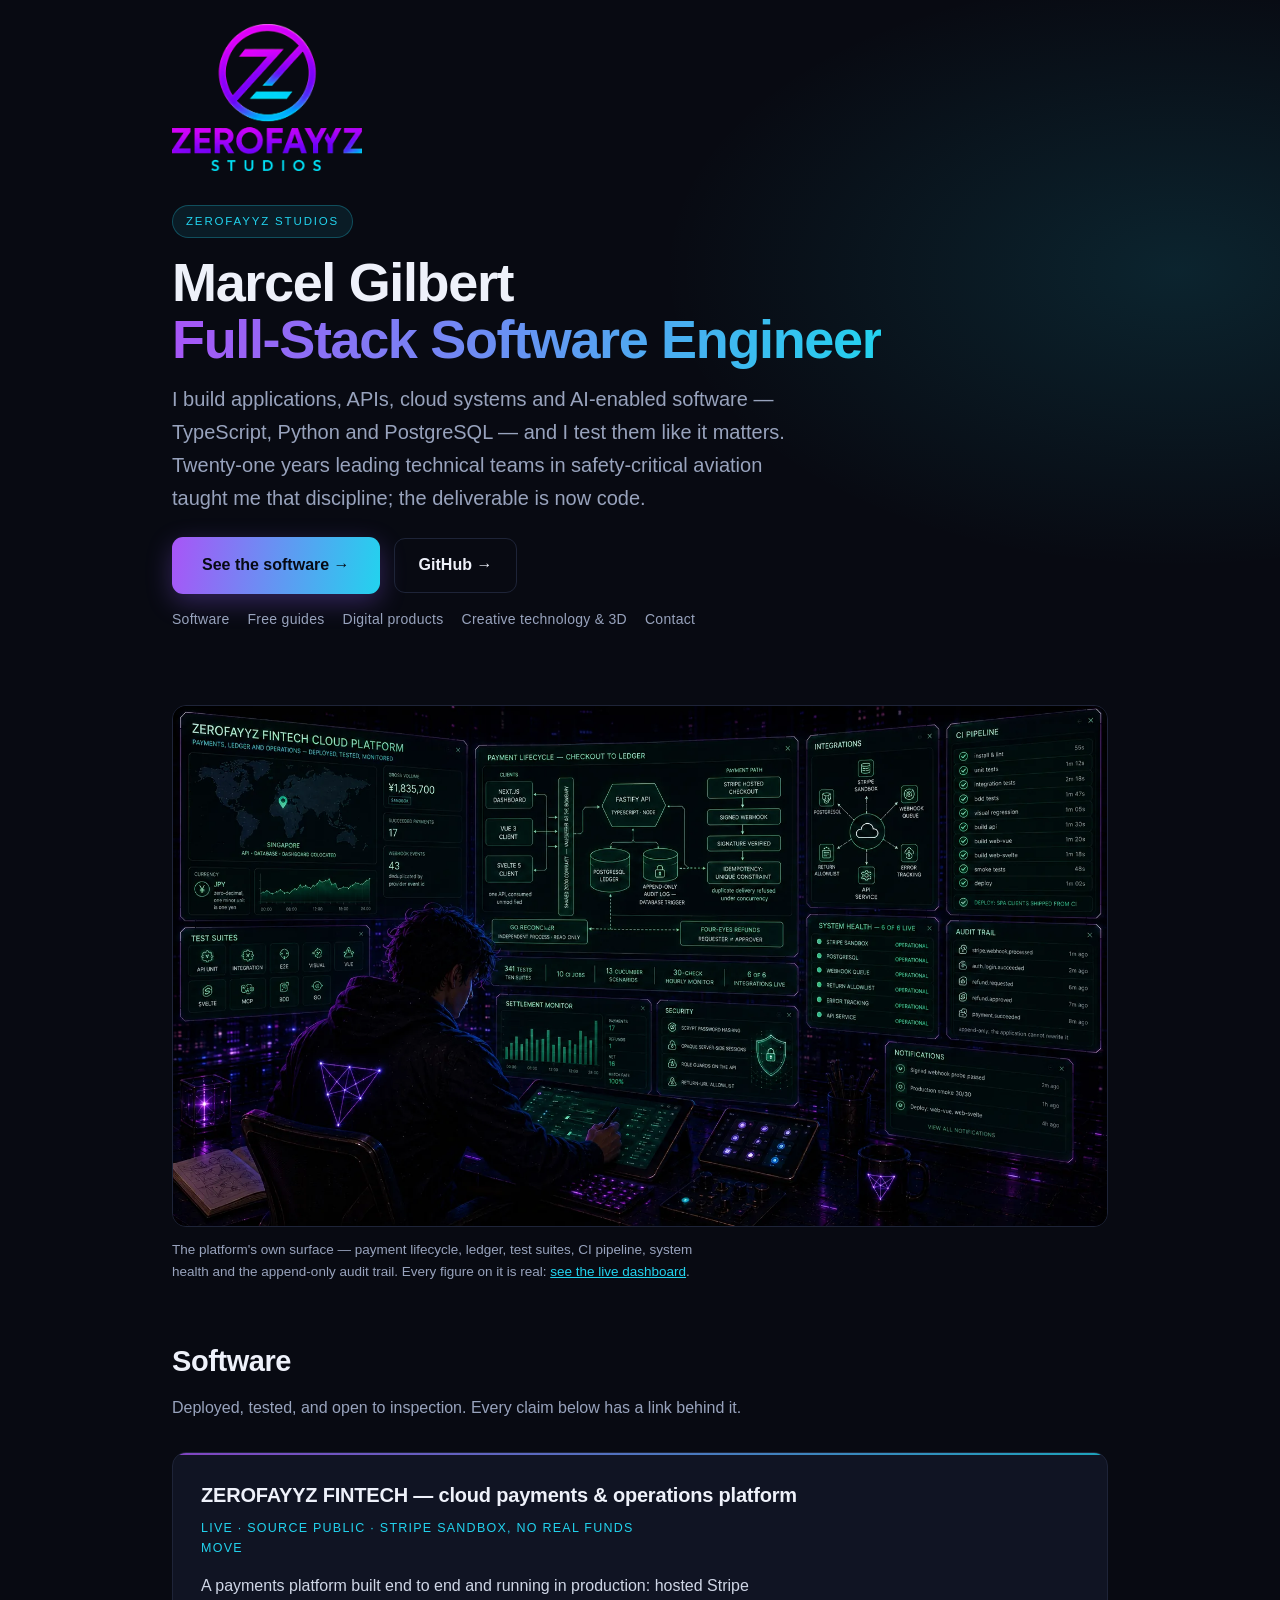
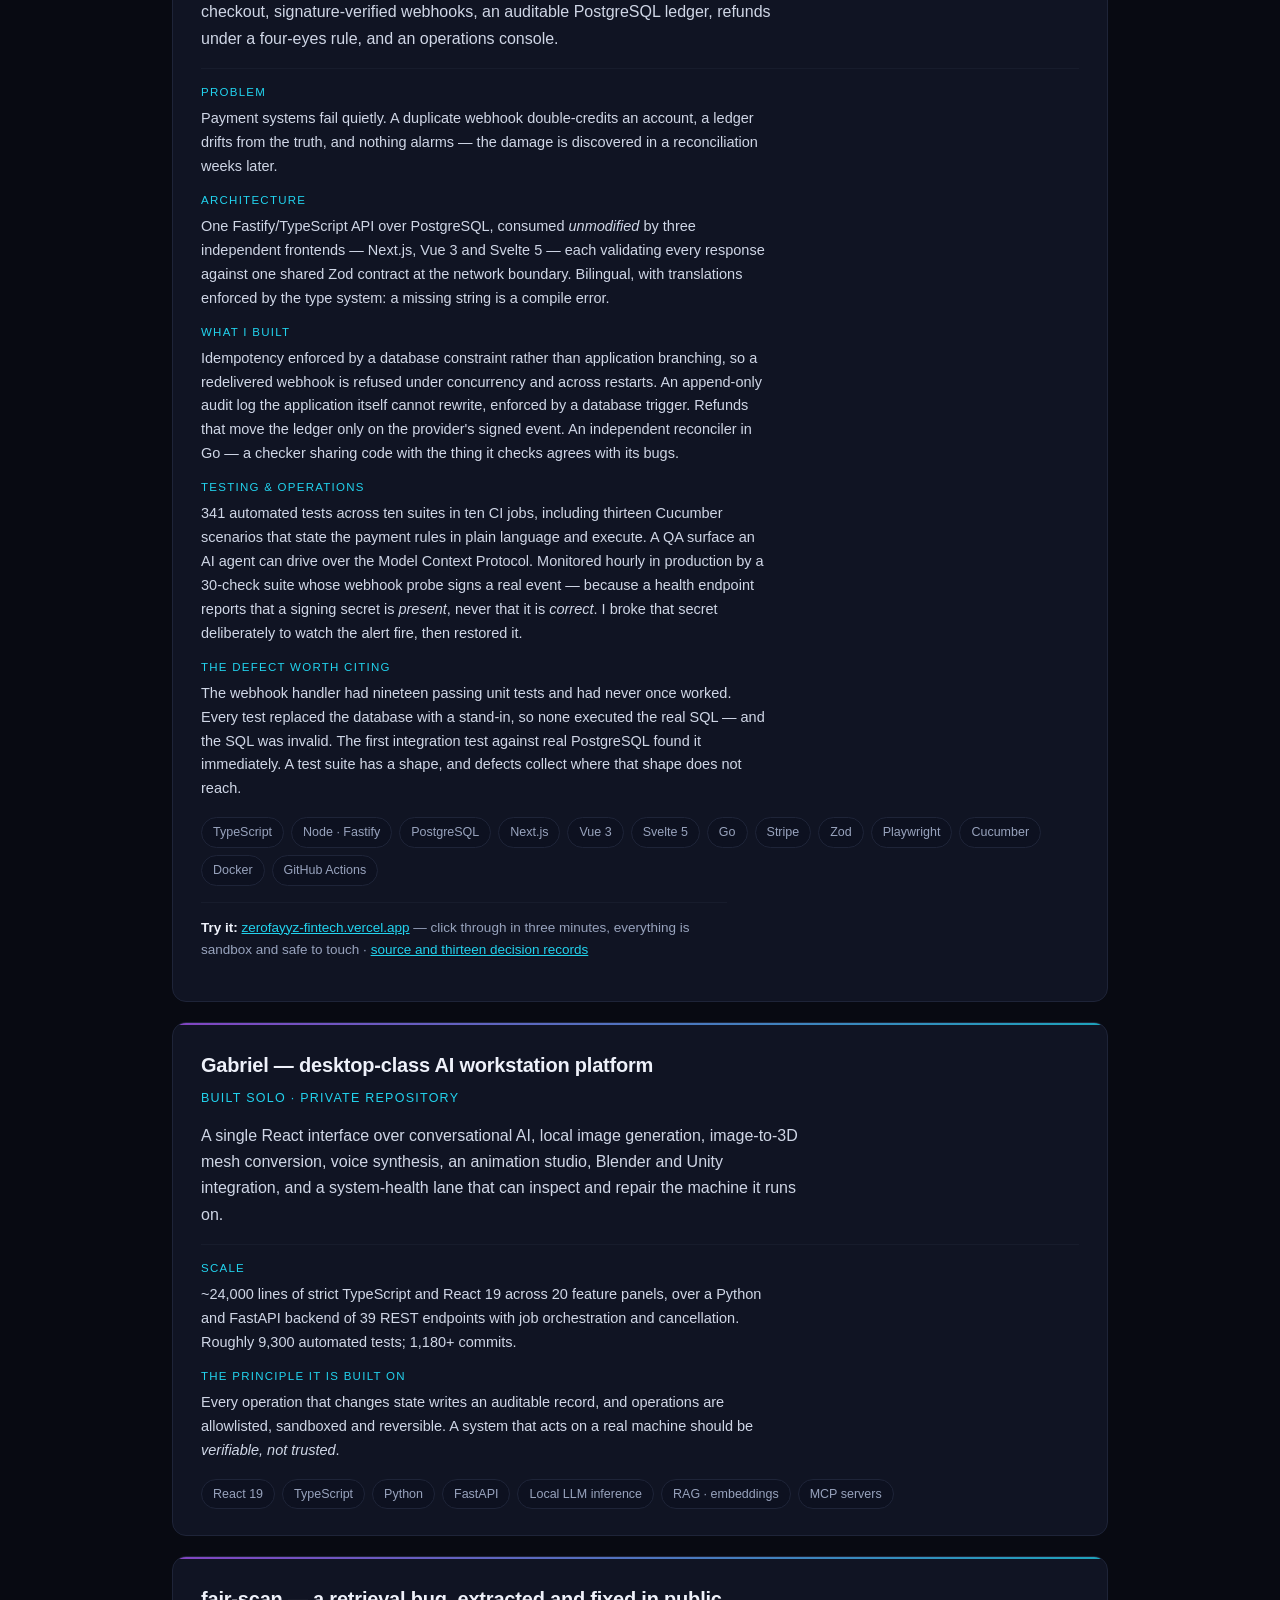
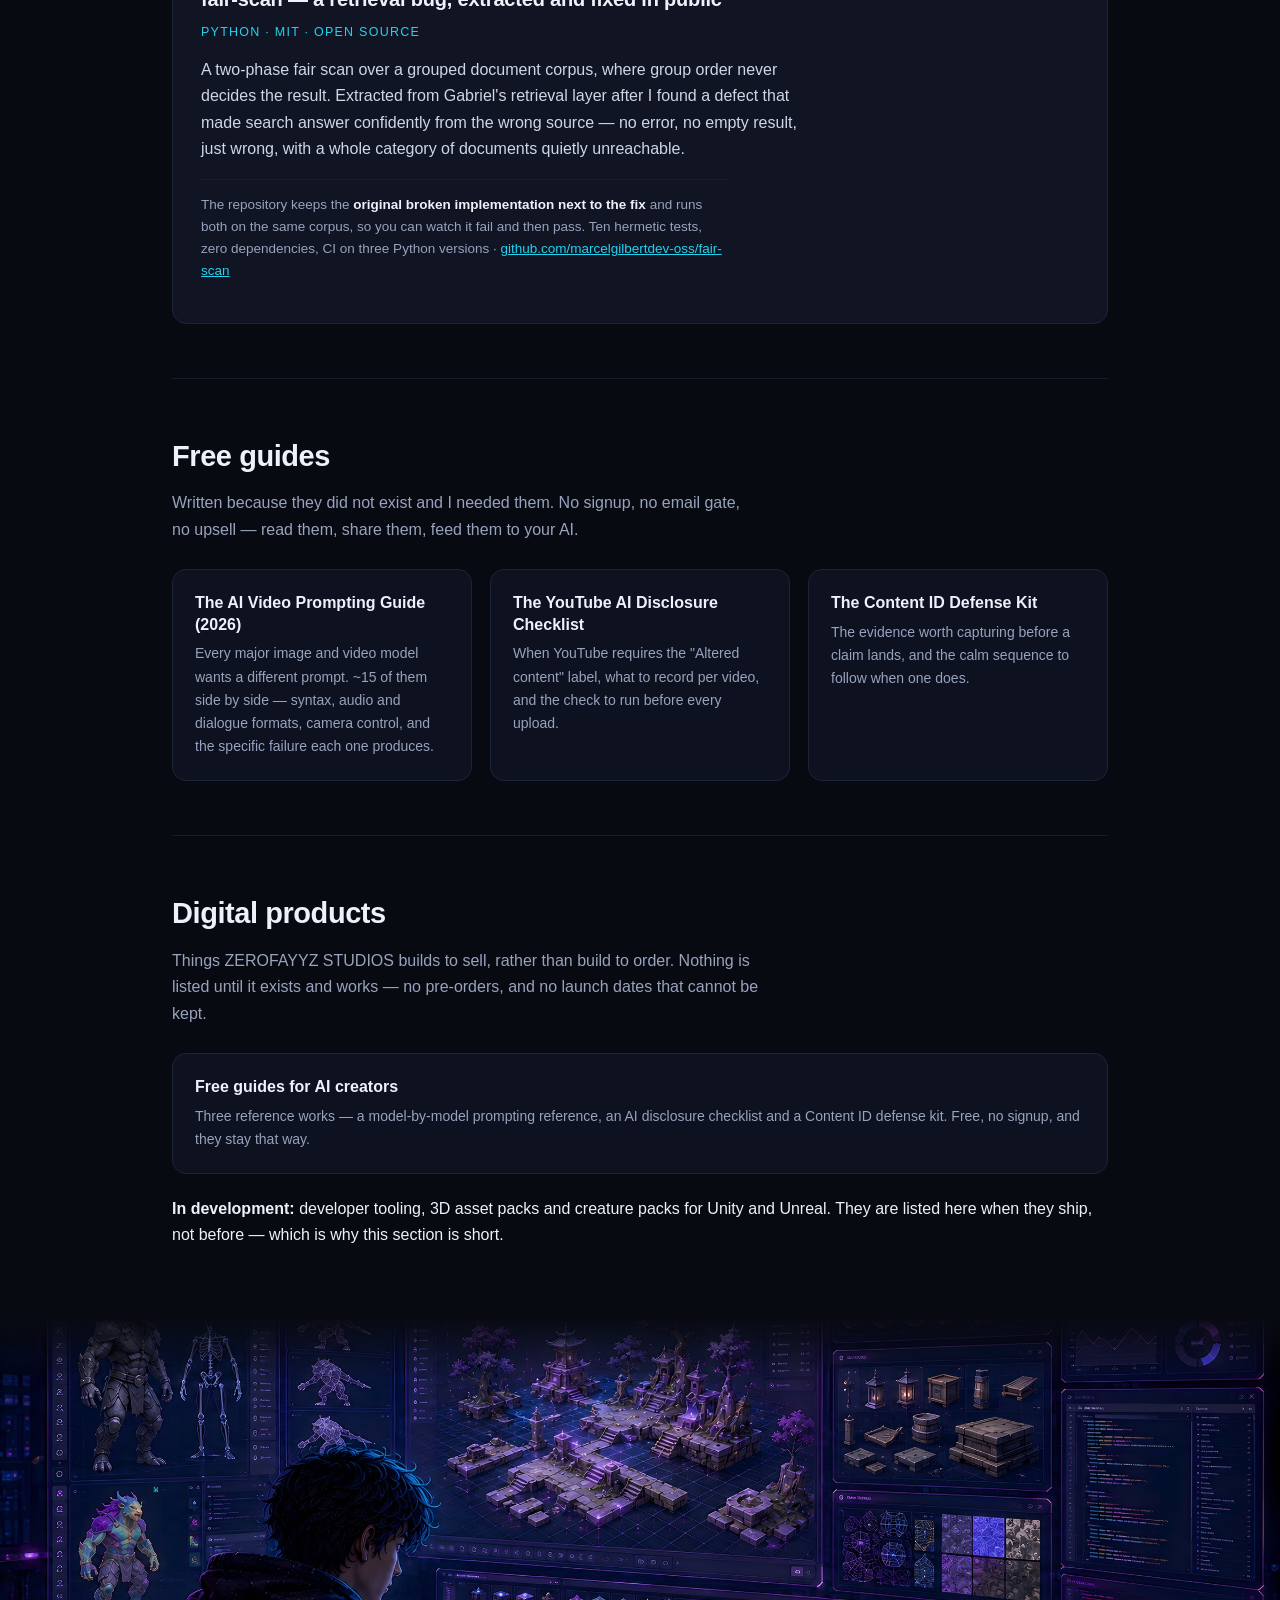
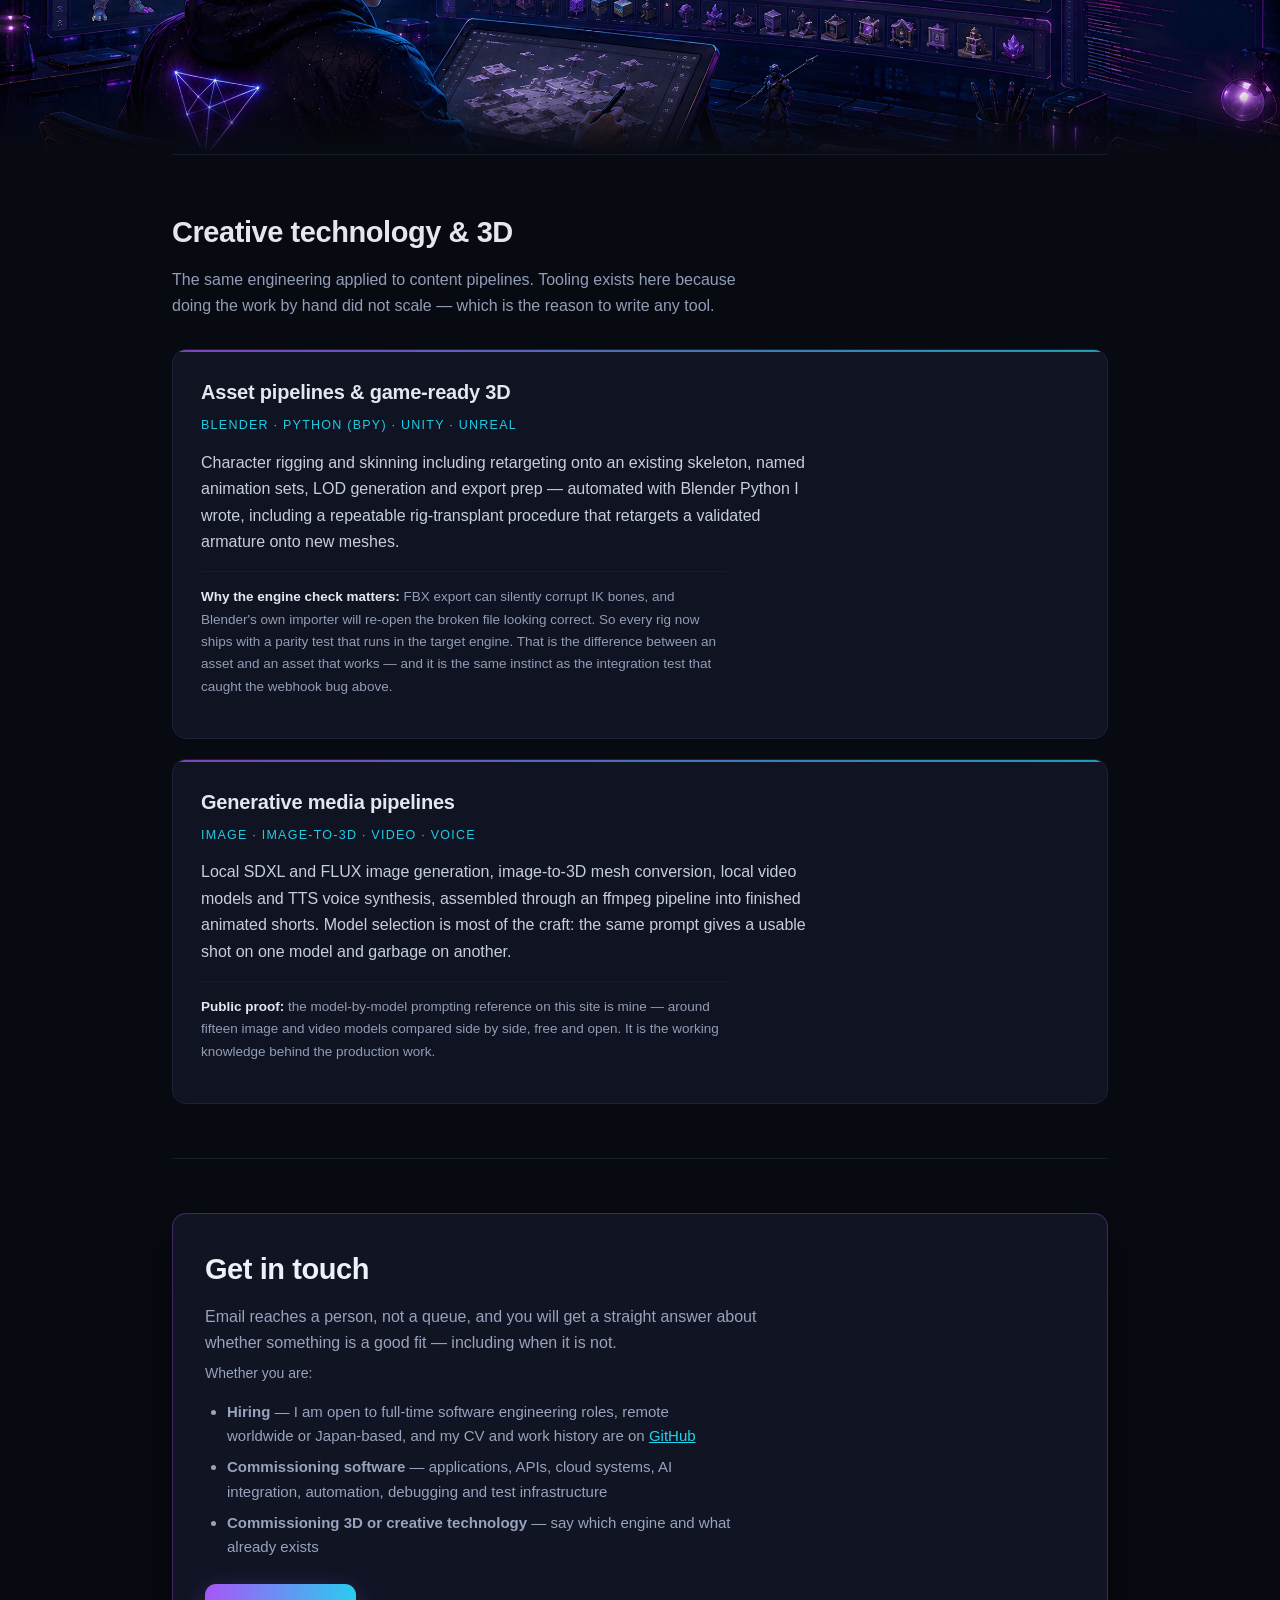
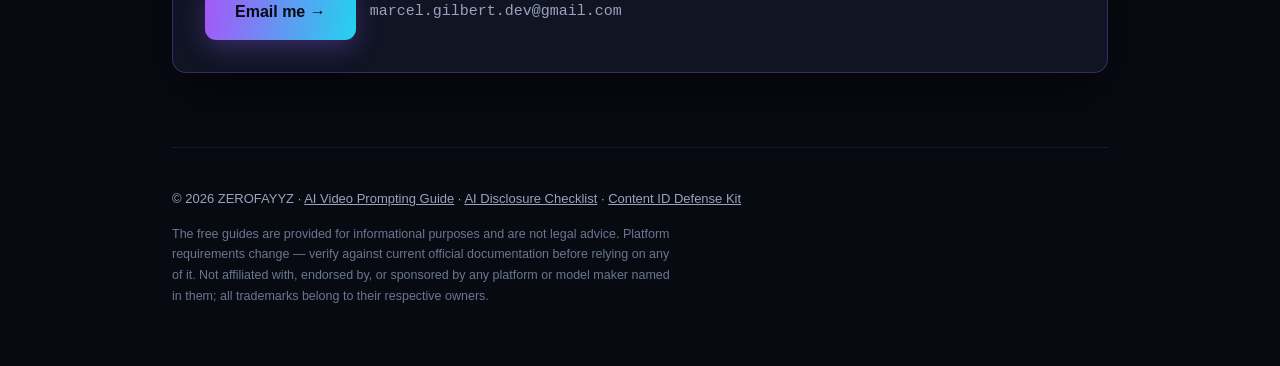
==== commit 1f21e3b6: "List no product that is not finished LanternTail was on the Digital Products shelf with a link and a" ====
--- a/index.html
+++ b/index.html
@@ -269,21 +269,17 @@
     listed until it exists and works — no pre-orders, and no launch dates that cannot be kept.</p>
 
     <div class="guides">
-      <a class="guide" href="https://zeroreignstudios.github.io/">
-        <b>LanternTail — stylized creature pack</b>
-        <span>A game-ready character with 31 animations, 16 colourways, swappable gear and 18
-        matching props, built for Unity and Unreal. Published under ZeroReign Studios.</span>
-      </a>
       <a class="guide" href="#guides">
         <b>Free guides for AI creators</b>
-        <span>Three reference works on prompting, AI disclosure and Content ID — free, no signup,
-        and they stay that way. Read them below.</span>
+        <span>Three reference works — a model-by-model prompting reference, an AI disclosure
+        checklist and a Content ID defense kit. Free, no signup, and they stay that way.</span>
       </a>
     </div>
 
     <p class="proof" style="margin-top:22px">
-      <b>In development:</b> developer tooling and 3D asset packs. They appear here when they
-      ship, not before.
+      <b>In development:</b> developer tooling, 3D asset packs and creature packs for Unity and
+      Unreal. They are listed here when they ship, not before — which is why this section is
+      short.
     </p>
   </section>
 
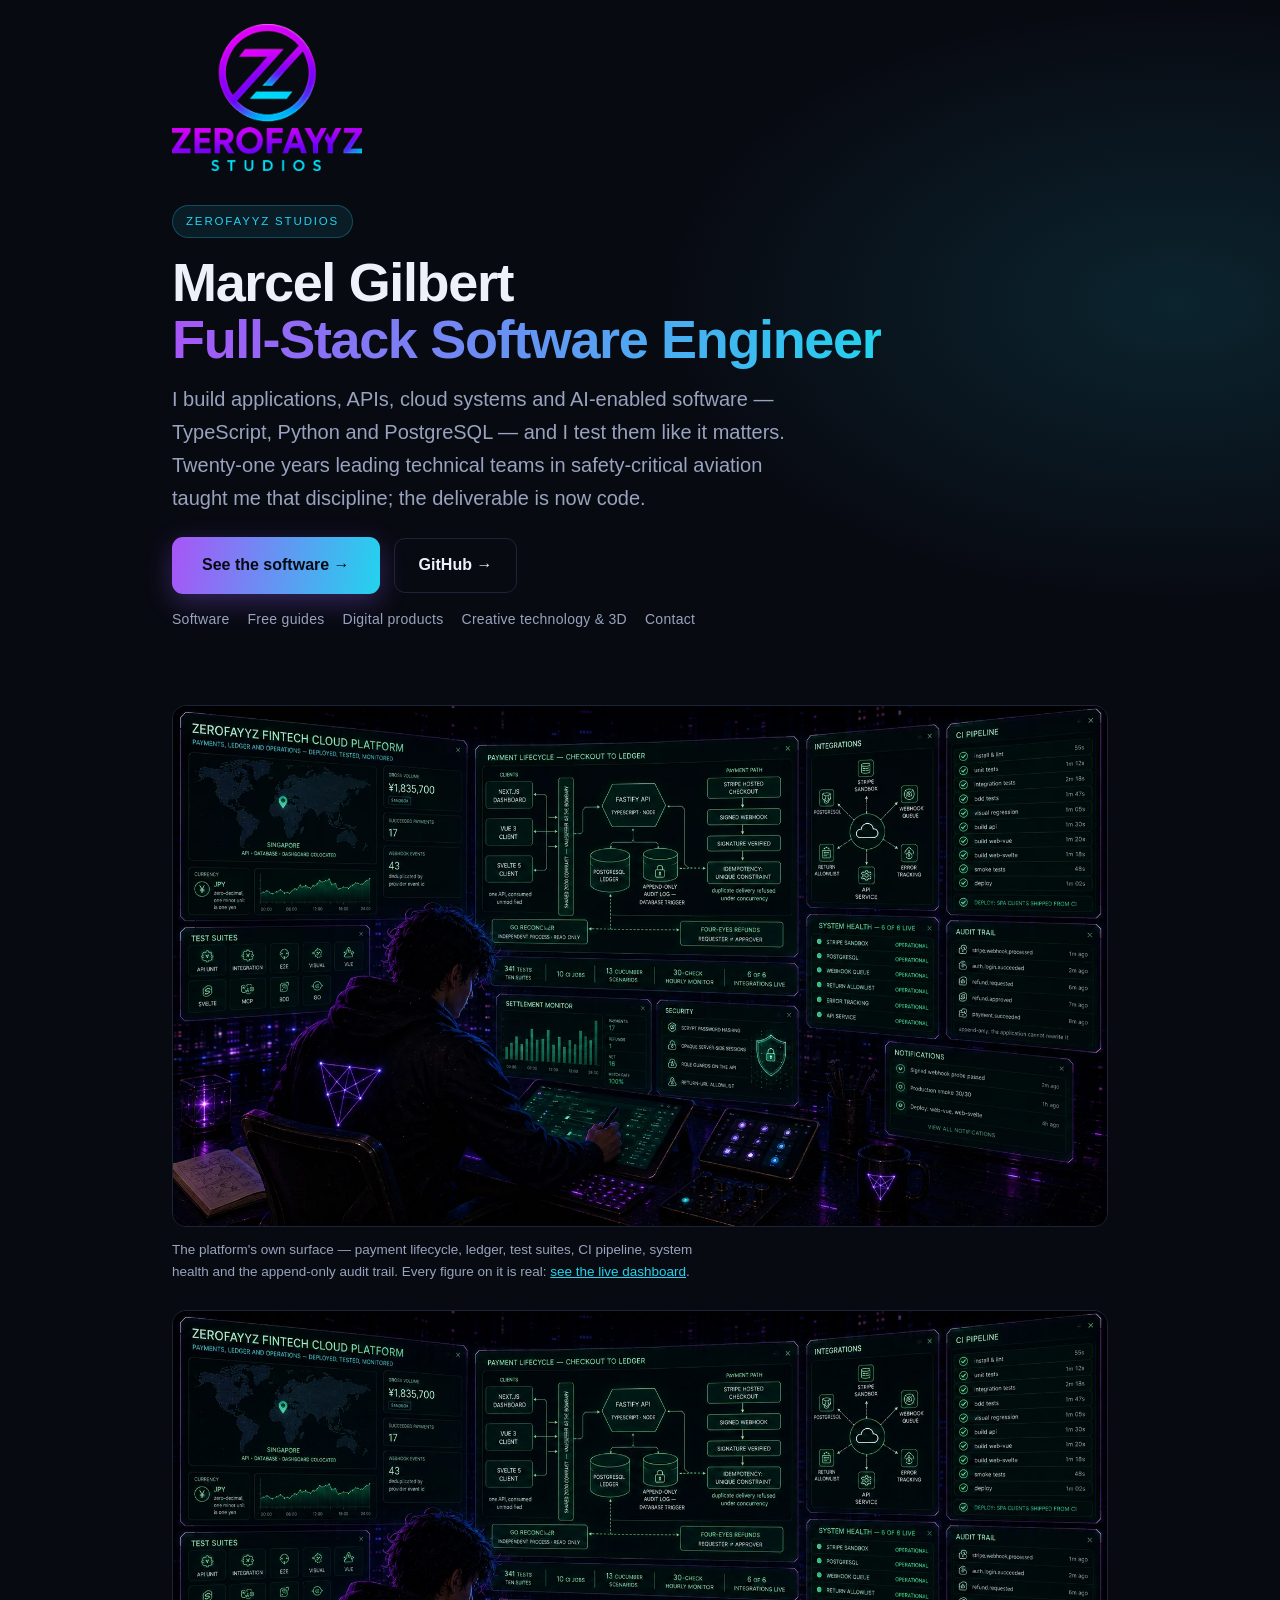
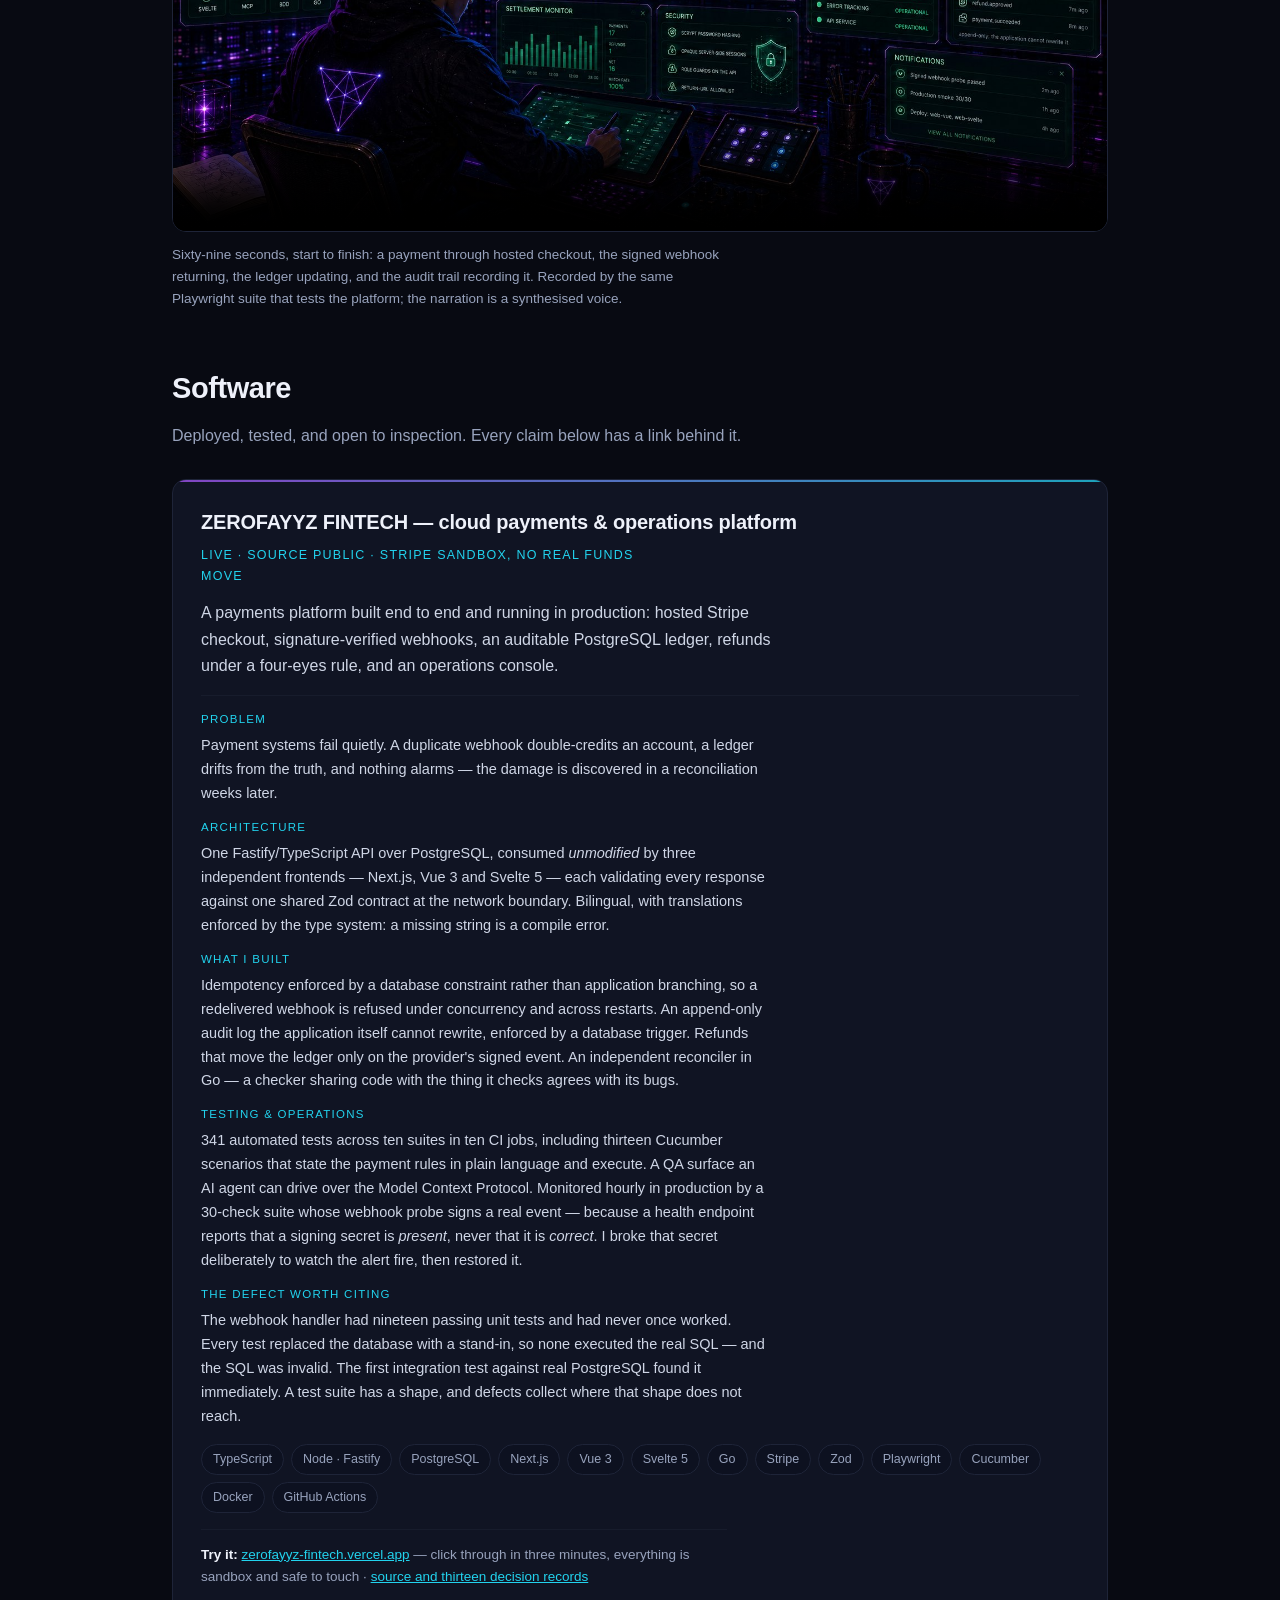
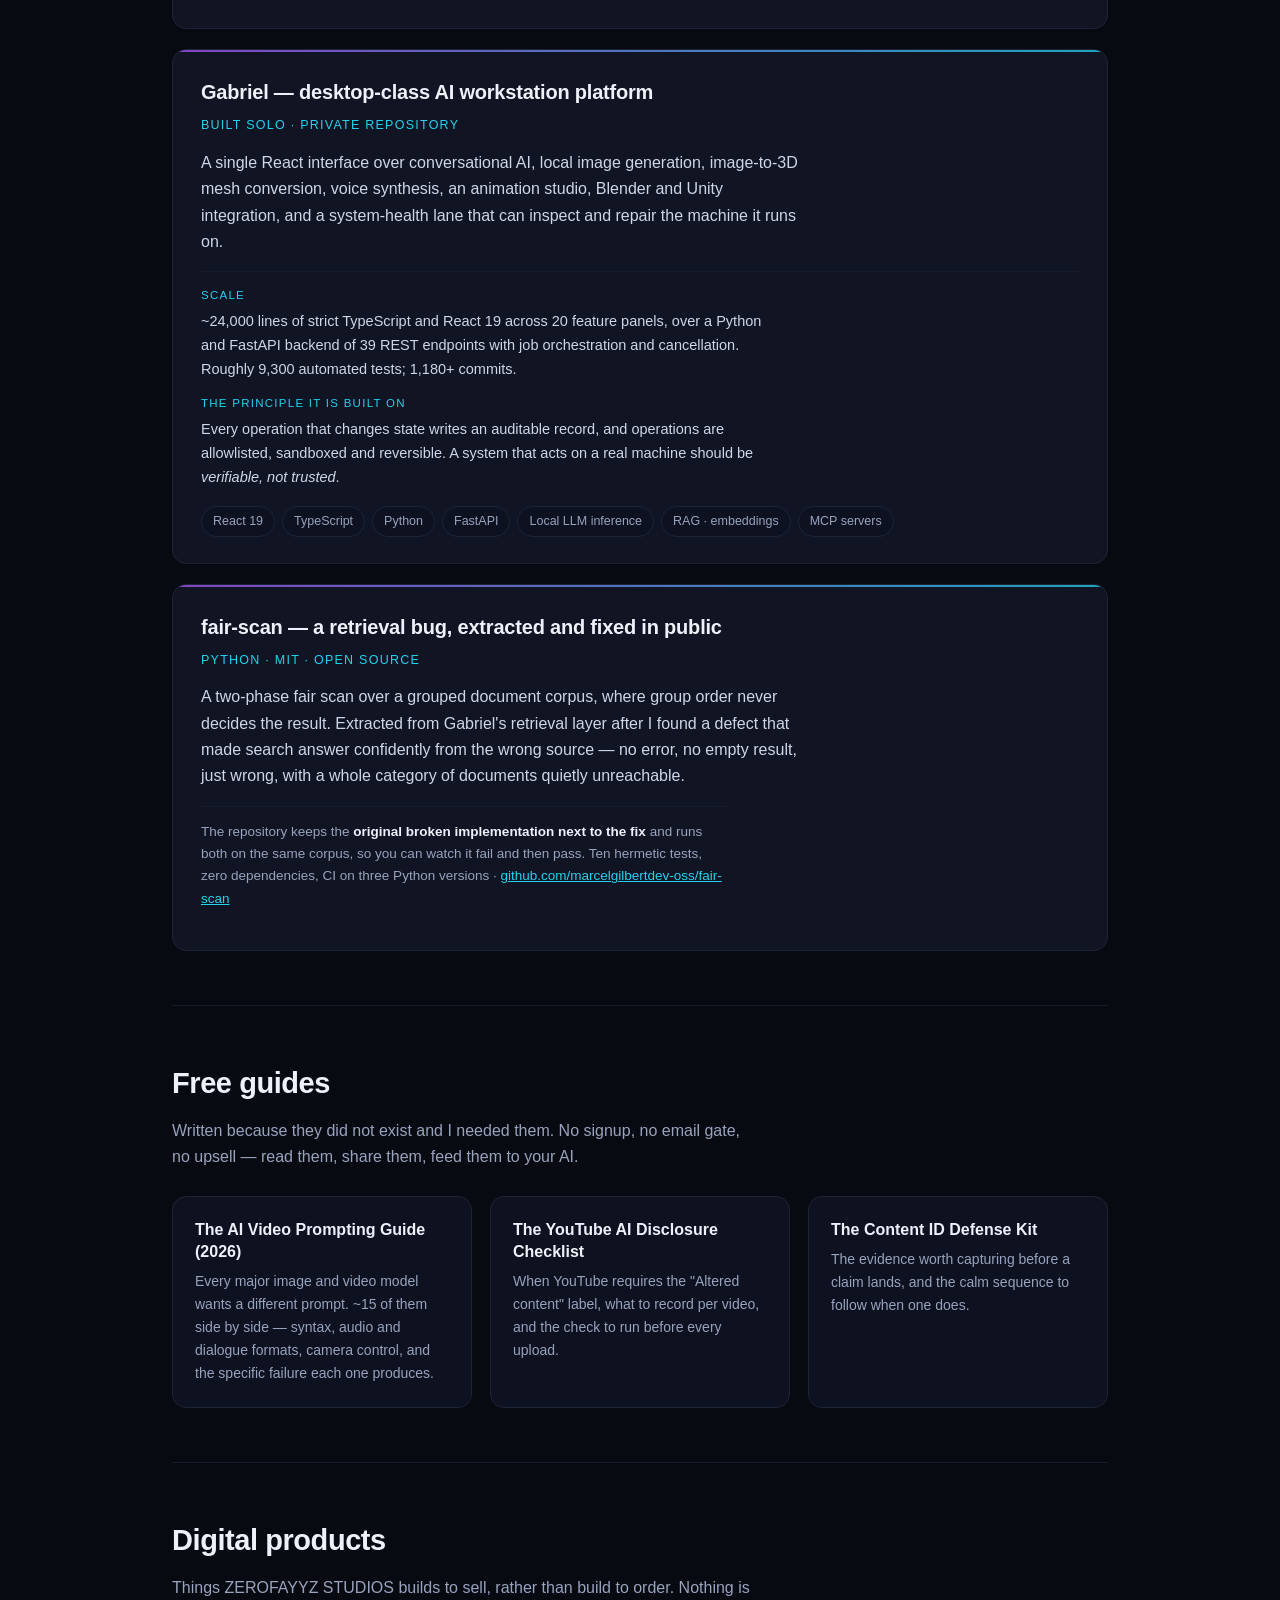
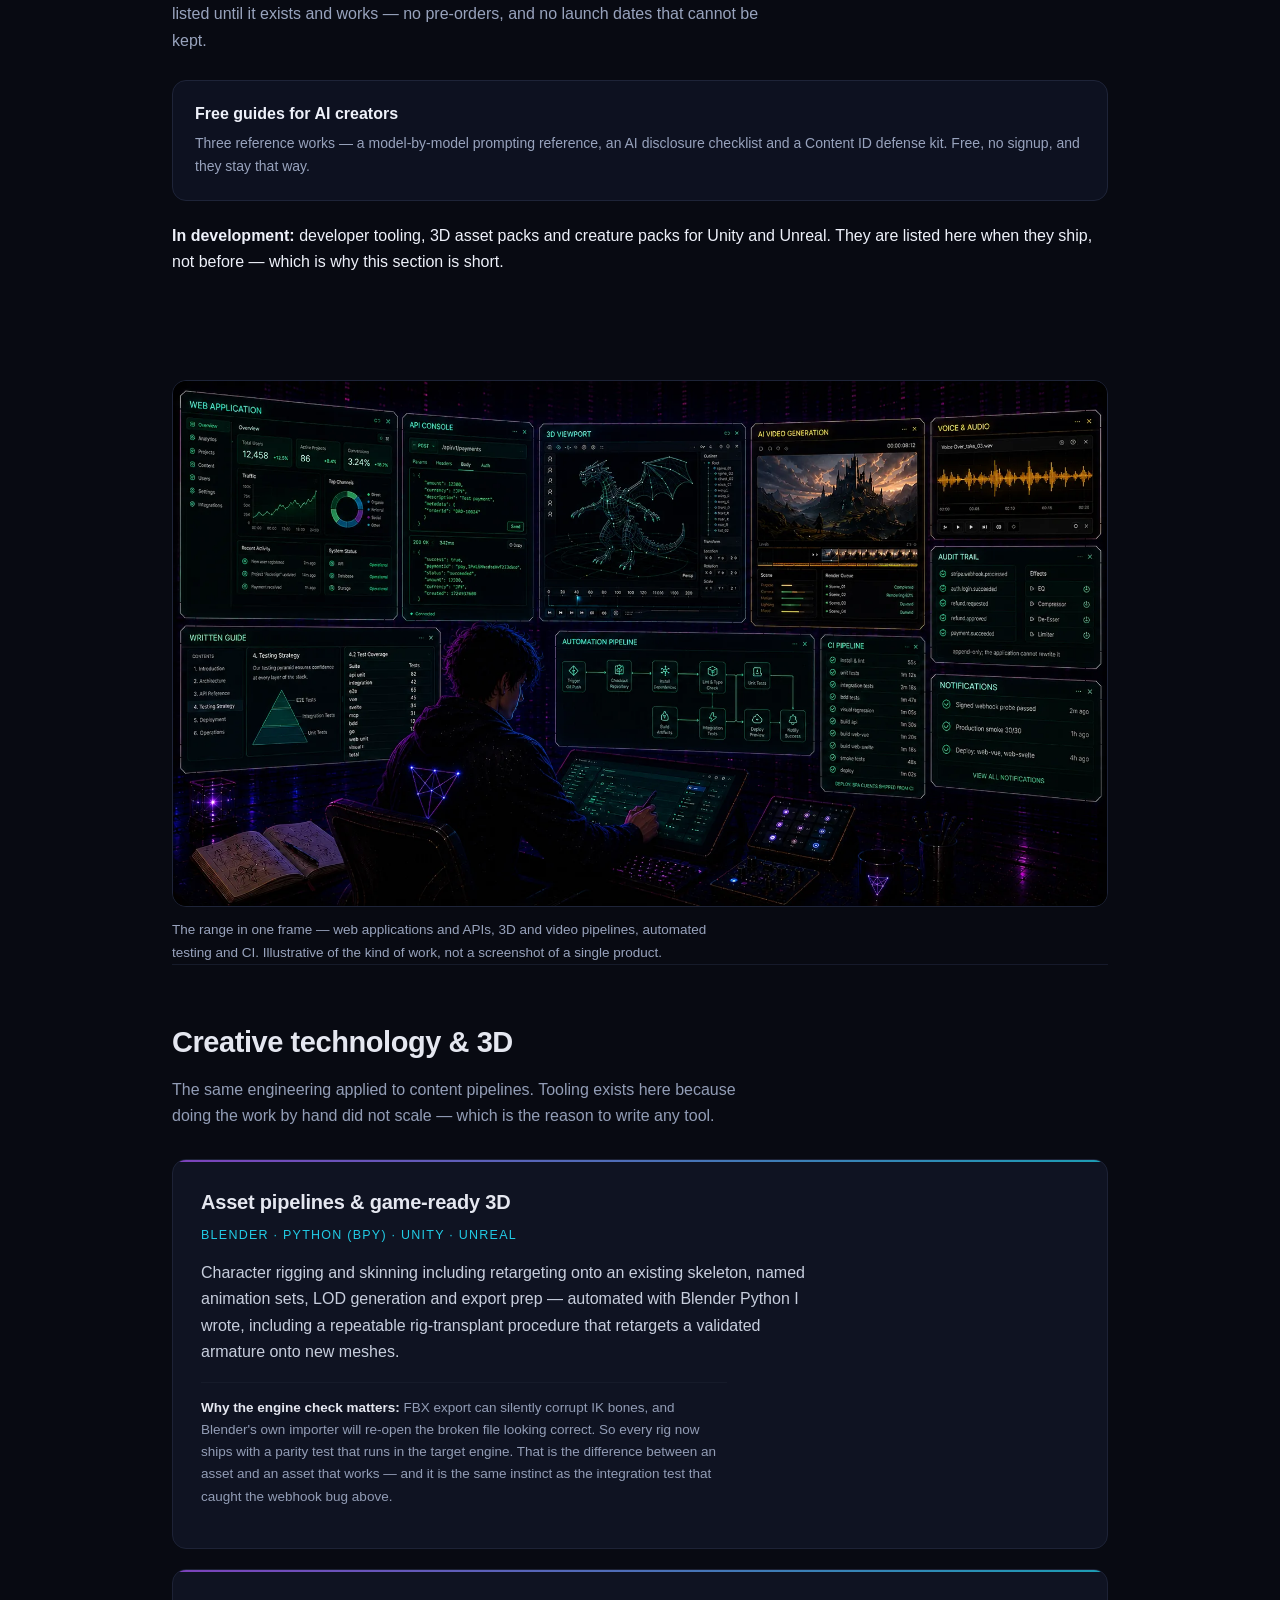
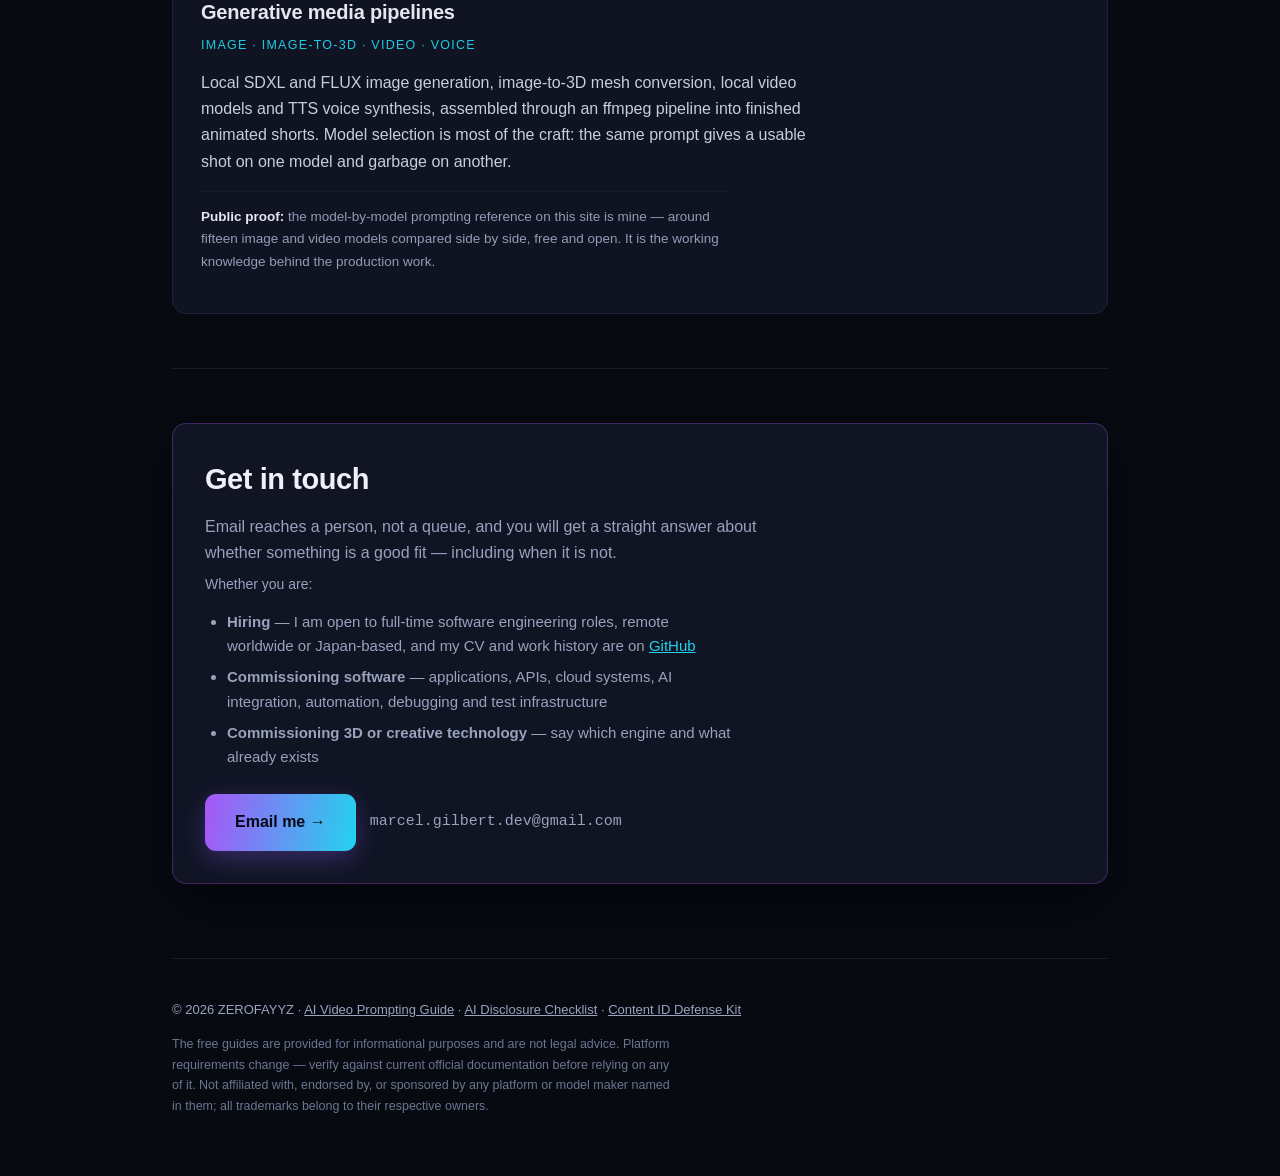
==== commit 4fd823c3: "Show the platform working, not only a picture of it Adds the 69-second walkthrough directly under th" ====
--- a/index.html
+++ b/index.html
@@ -35,6 +35,13 @@
   .platform-shot img{width:100%; height:auto; display:block; border-radius:var(--radius);
                      border:1px solid var(--line)}
   .platform-shot figcaption{color:var(--muted); font-size:13.5px; margin-top:12px; max-width:74ch}
+  /* Self-hosted, not embedded from a video platform: no player branding, and nothing
+     suggests a competitor's work once it ends. preload=none so it costs nothing until
+     someone presses play. */
+  .demo-clip{margin:26px 0 0; padding:0}
+  .demo-clip video{width:100%; height:auto; display:block; border-radius:var(--radius);
+                   border:1px solid var(--line); background:#07110f}
+  .demo-clip figcaption{color:var(--muted); font-size:13.5px; margin-top:12px; max-width:74ch}
   .nav{display:flex; flex-wrap:wrap; gap:18px; margin-top:14px}
   .nav a{color:var(--muted); text-decoration:none; font-size:14px; letter-spacing:.02em}
   .nav a:hover{color:var(--text)}
@@ -66,22 +73,9 @@
   .masthead h1{margin-bottom:14px}
   .masthead .sub{max-width:58ch; margin-bottom:22px}
 
-  /* Showcase strips. Nothing sits on top of them — the artwork is the content. */
-  .art-band{position:relative; overflow:hidden; height:clamp(300px,34vw,520px);
-            background-size:cover; background-repeat:no-repeat}
-  .art-band.top{background-image:url("hero-bg.jpg"); background-position:52% 46%}
-  .art-band.lower{background-image:url("band-bg.jpg"); background-position:50% 46%}
-  .art-band::after{
-    content:""; position:absolute; inset:0; pointer-events:none;
-    background:linear-gradient(180deg, var(--bg) 0%, rgba(8,10,18,.08) 14%,
-                                       rgba(8,10,18,.08) 86%, var(--bg) 100%);
-  }
 
   @media (max-width:720px){
     .masthead{padding:22px 0 30px}
-    .art-band{height:220px}
-    .art-band.top{background-position:56% 46%}
-    .art-band.lower{background-position:56% 48%}
   }
 </style>
 </head>
@@ -130,6 +124,20 @@
       The platform's own surface — payment lifecycle, ledger, test suites, CI pipeline, system
       health and the append-only audit trail. Every figure on it is real:
       <a href="https://zerofayyz-fintech.vercel.app">see the live dashboard</a>.
+    </figcaption>
+  </figure>
+
+  <figure class="demo-clip">
+    <video controls preload="none" poster="platform-hero.jpg" width="1440" height="900"
+           aria-label="Sixty-nine second walkthrough of the payment lifecycle">
+      <source src="platform-demo.mp4" type="video/mp4">
+      Your browser cannot play this video.
+      <a href="https://zerofayyz-fintech.vercel.app">Open the live dashboard instead</a>.
+    </video>
+    <figcaption>
+      Sixty-nine seconds, start to finish: a payment through hosted checkout, the signed
+      webhook returning, the ledger updating, and the audit trail recording it. Recorded by the
+      same Playwright suite that tests the platform; the narration is a synthesised voice.
     </figcaption>
   </figure>
 
@@ -285,10 +293,23 @@
 
 </div><!-- /wrap -->
 
-<!-- The 3D showcase belongs with the 3D work, not under the engineering headline. -->
-<div class="art-band top" role="img" aria-label="A ZEROFAYYZ asset workstation: character rig with skeleton overlay, LOD variants, a modular environment, prop kit, PBR material spheres, texture maps, build dashboard and code"></div>
-
 <div class="wrap">
+
+  <!-- Capability spread: the range of work in one frame. Shown as a constrained figure rather
+       than the old full-bleed band, because a short wide band cropped away roughly 40% of the
+       panels — and the panels are the entire point of this image. -->
+  <figure class="platform-shot">
+    <picture>
+      <source srcset="capability-hero.webp" type="image/webp">
+      <img src="capability-hero.jpg" width="1672" height="941" loading="lazy" decoding="async"
+           alt="Stylised workstation showing the range of work: a web application dashboard, an API console, a 3D viewport with a rigged character, AI video generation, an automation pipeline, a CI pipeline and an append-only audit trail">
+    </picture>
+    <figcaption>
+      The range in one frame — web applications and APIs, 3D and video pipelines, automated
+      testing and CI. Illustrative of the kind of work, not a screenshot of a single product.
+    </figcaption>
+  </figure>
+
 
   <section id="creative" class="secondary">
     <h2>Creative technology &amp; 3D</h2>
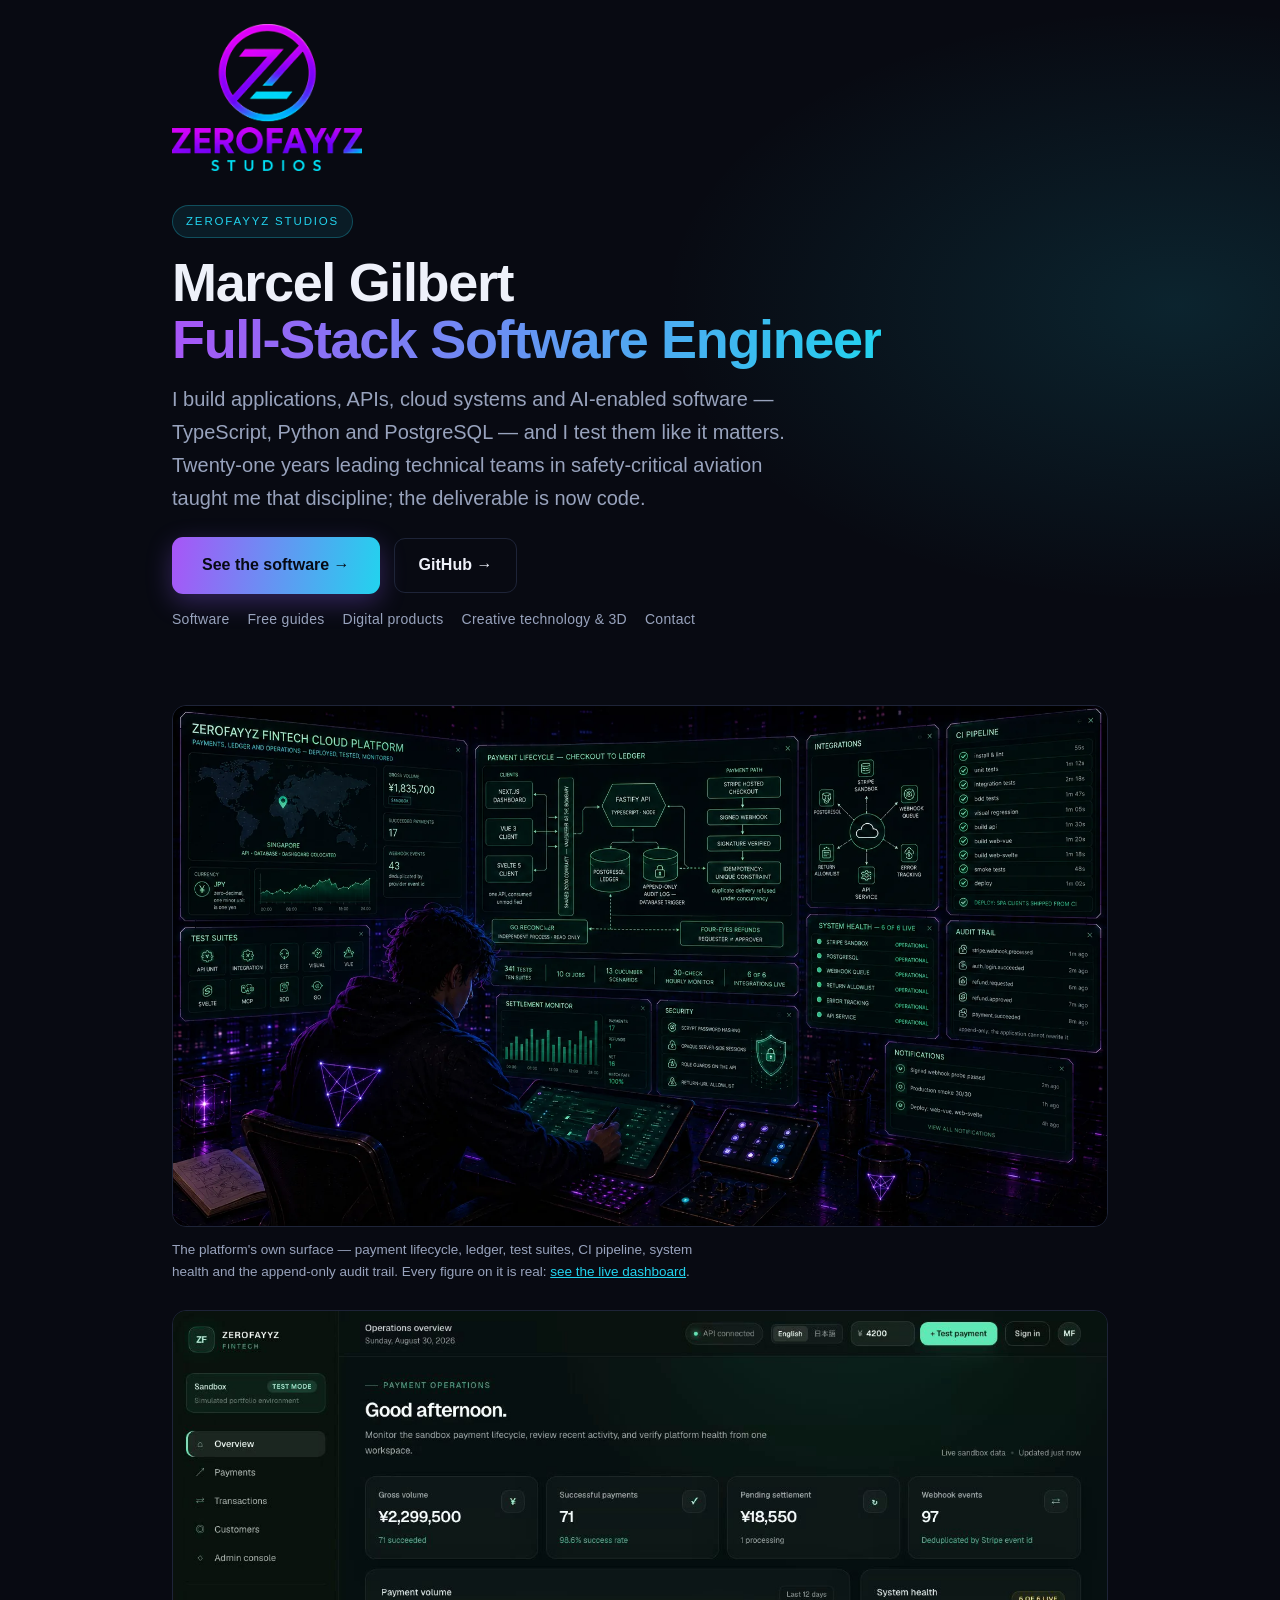
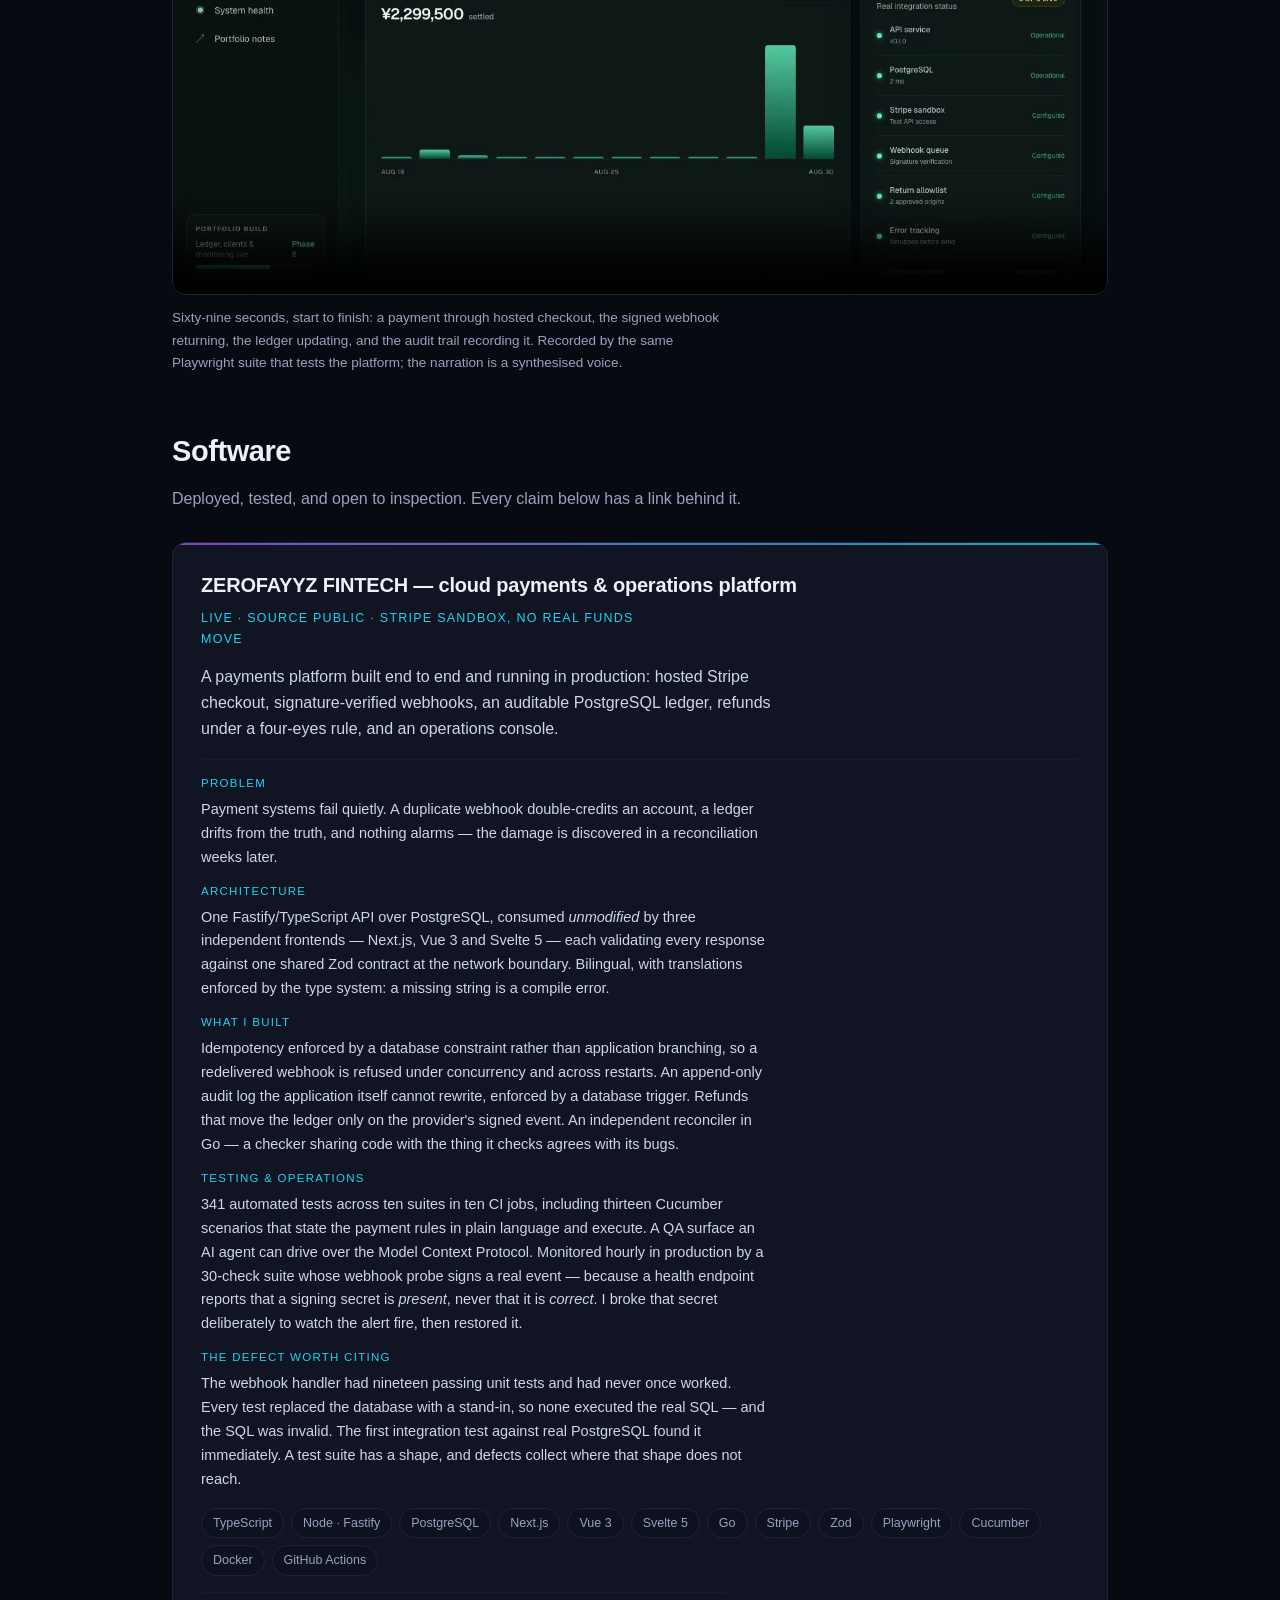
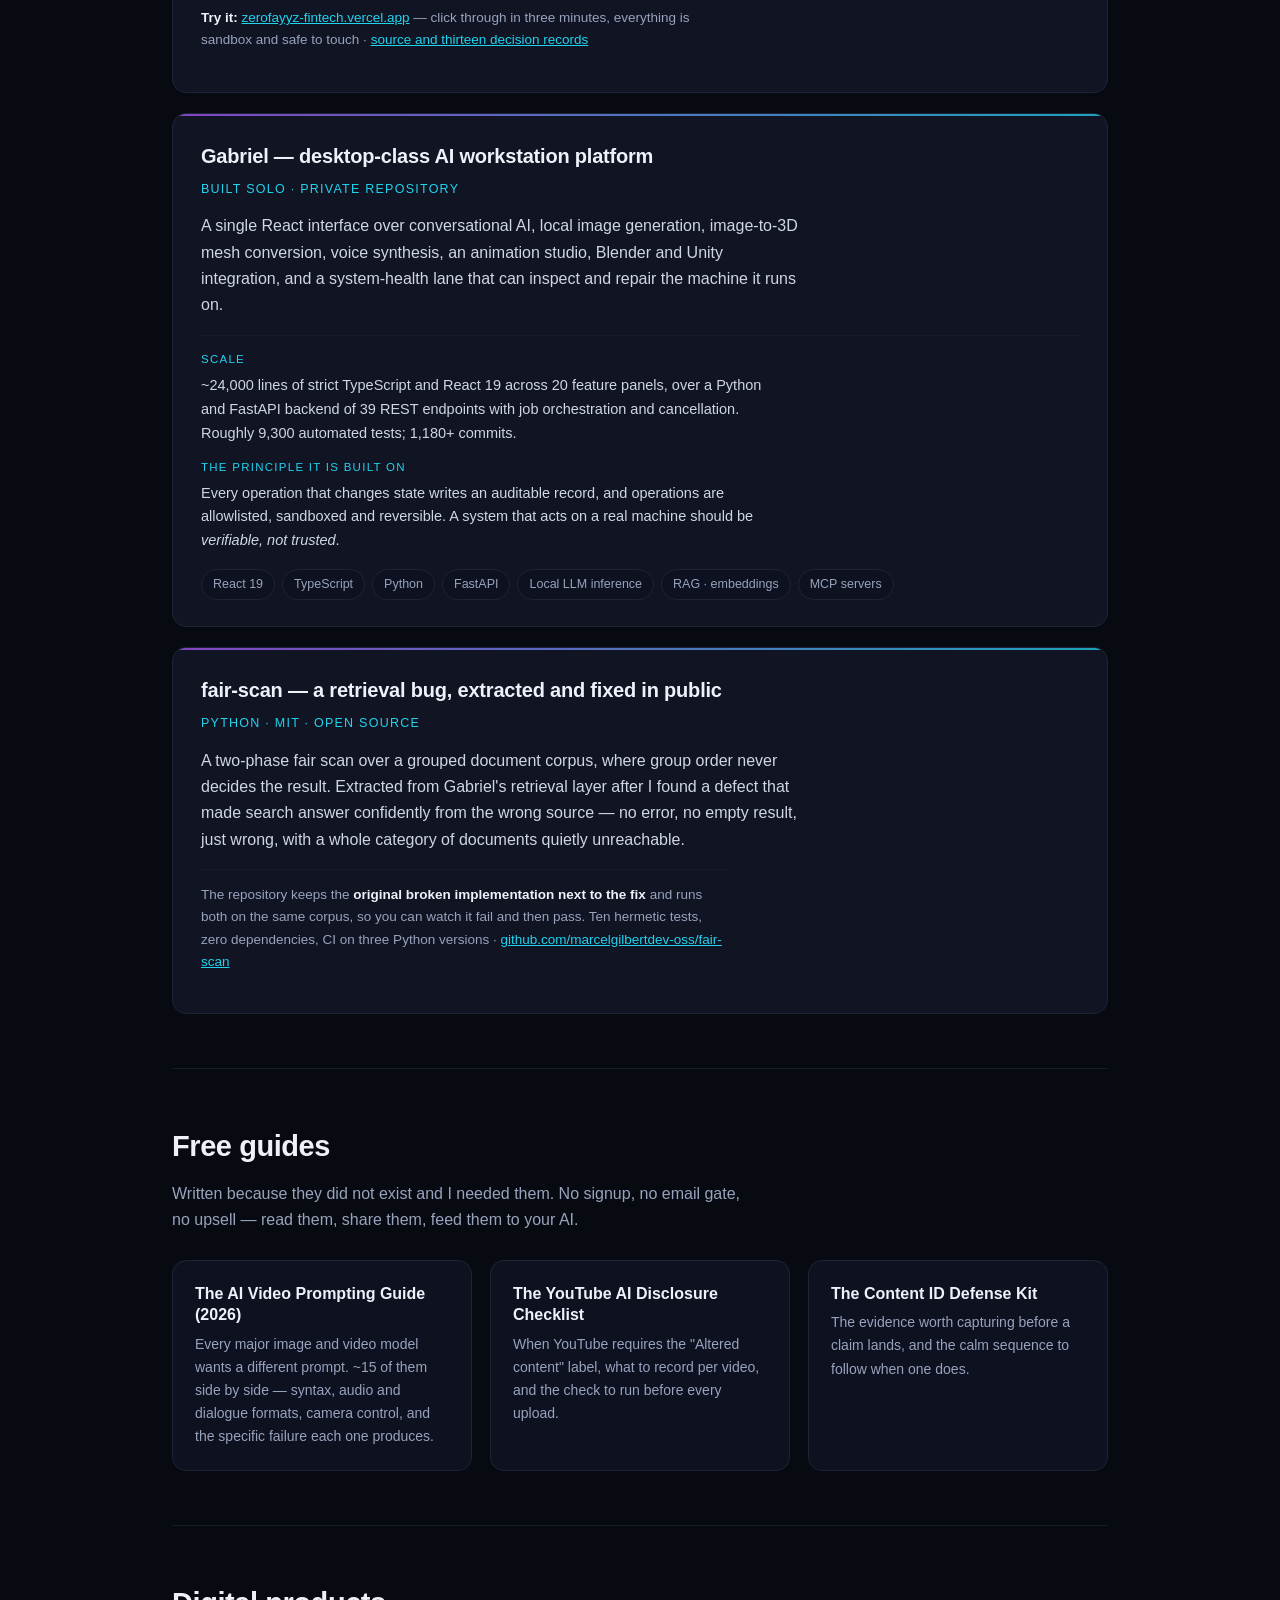
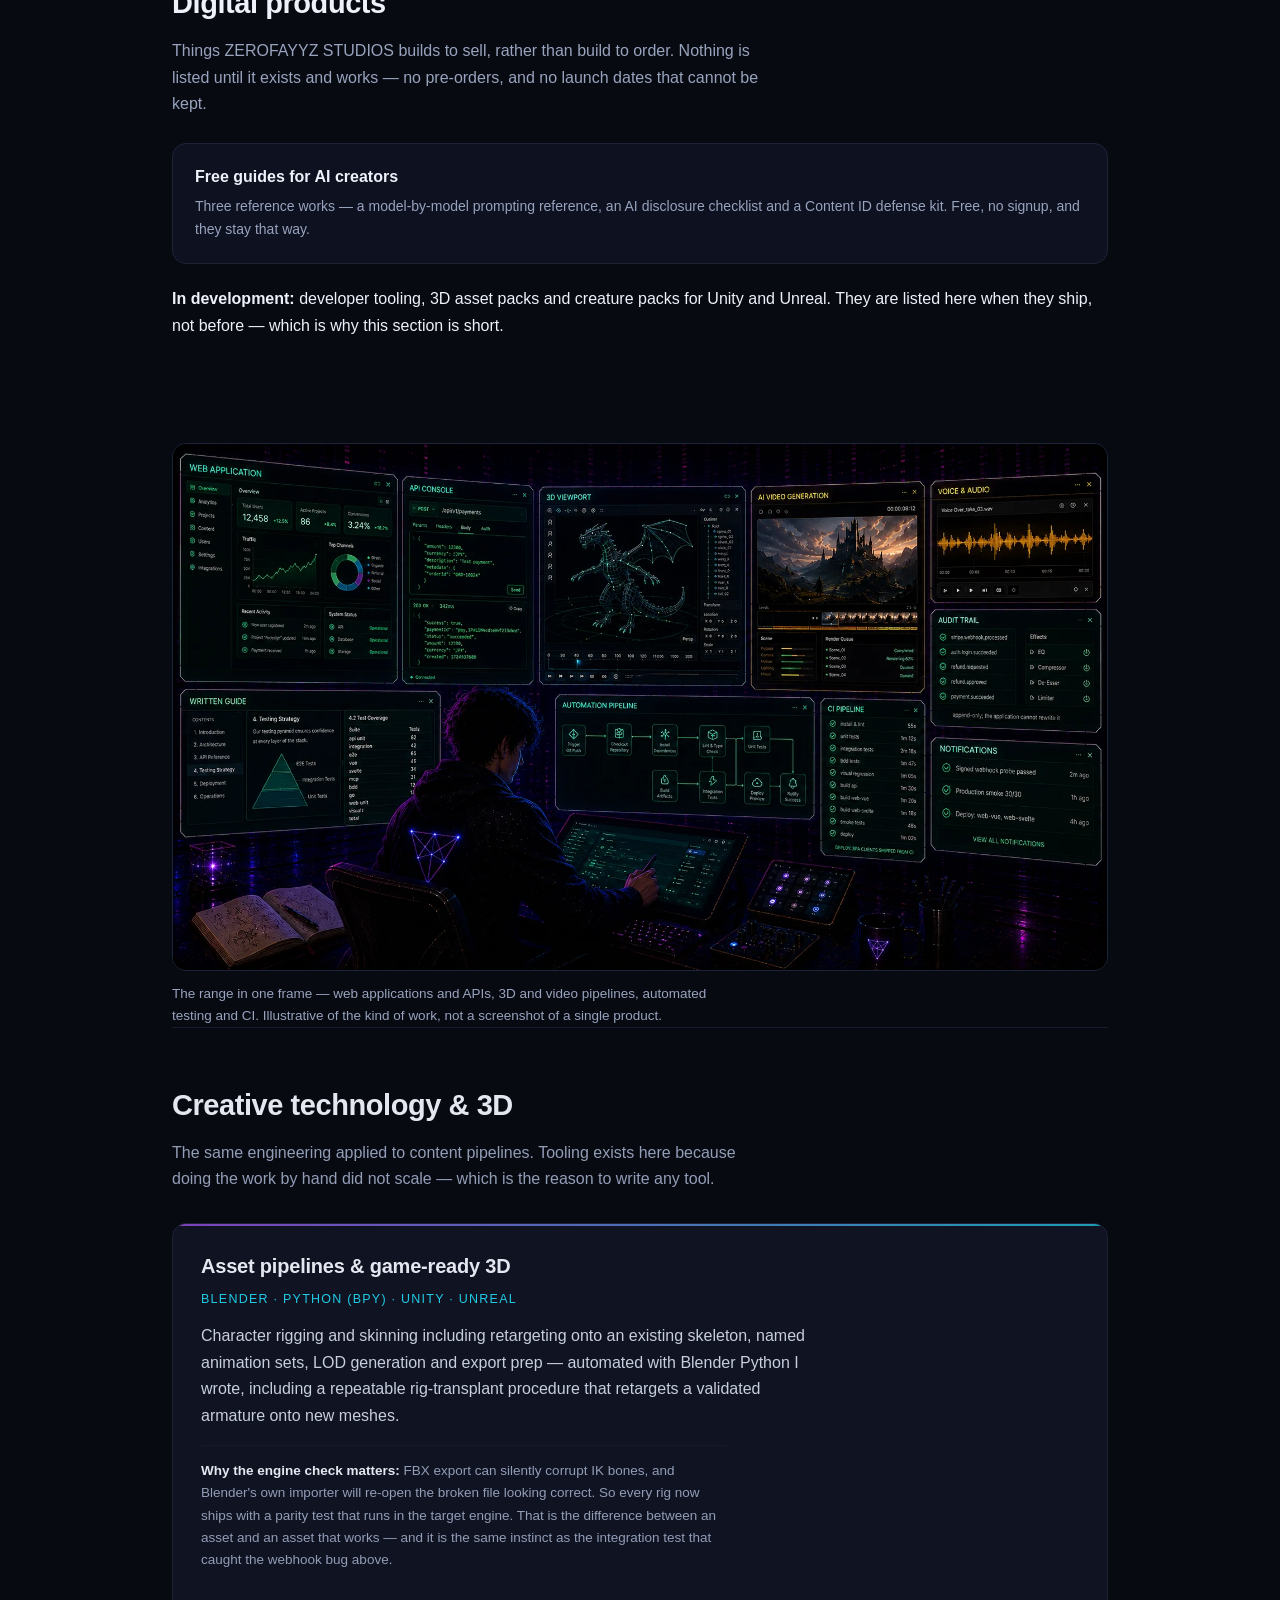
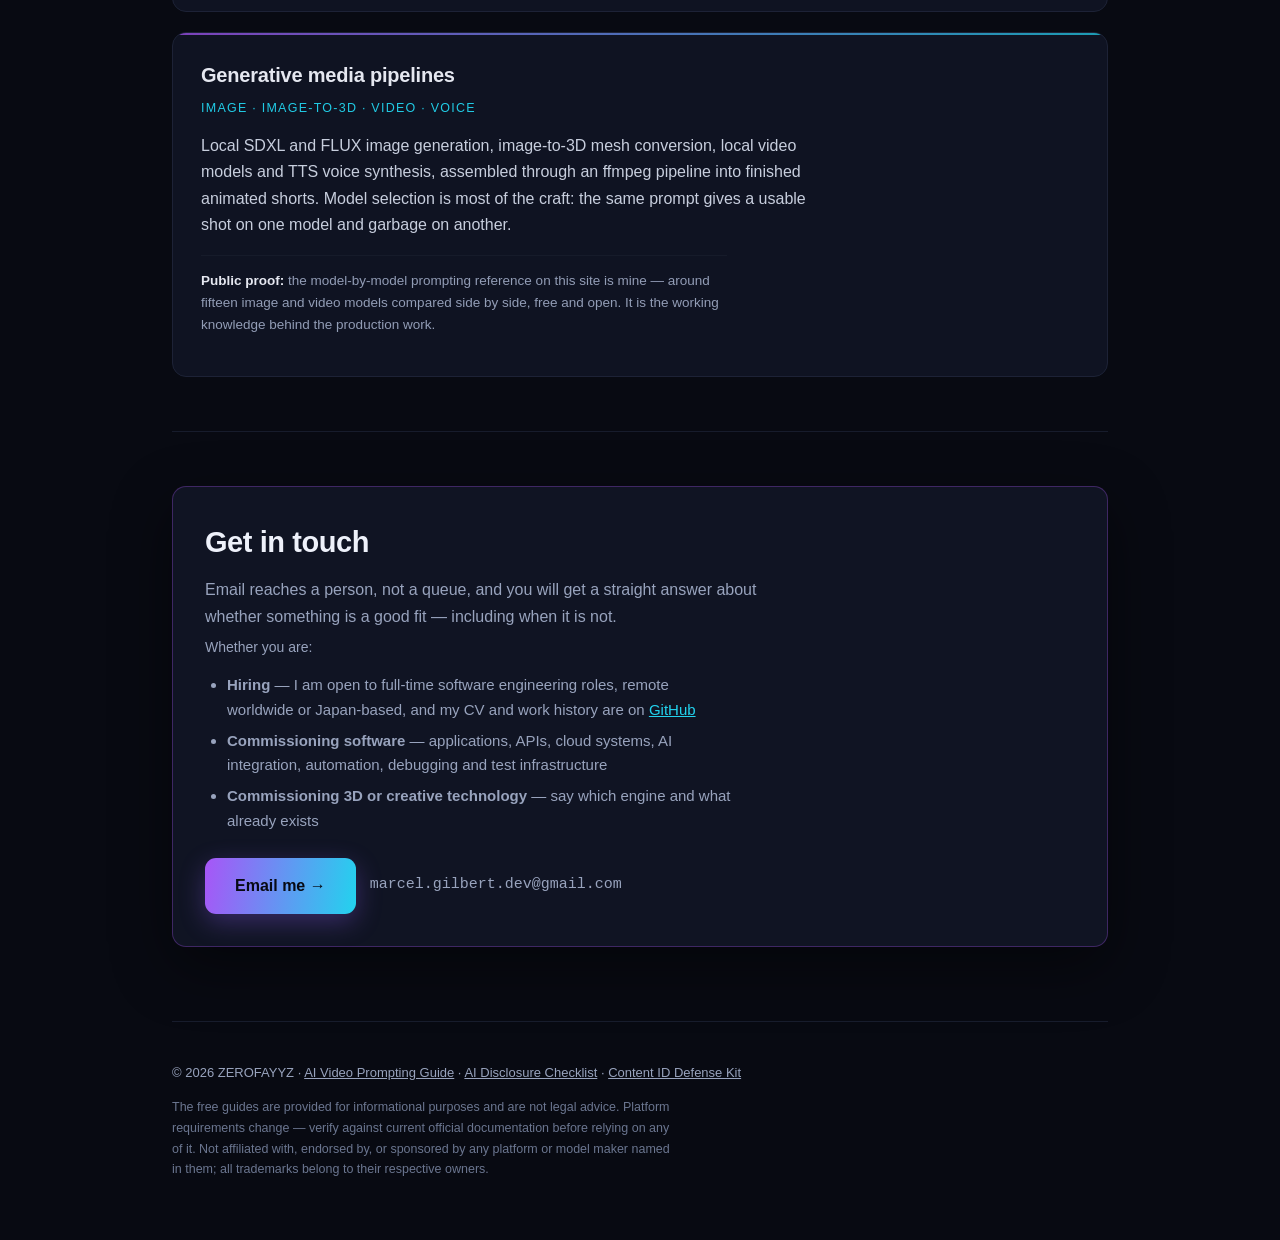
==== commit eab6be5f: "Give the video its own poster frame The player was using the console artwork that sits directly abov" ====
--- a/index.html
+++ b/index.html
@@ -128,7 +128,7 @@
   </figure>
 
   <figure class="demo-clip">
-    <video controls preload="none" poster="platform-hero.jpg" width="1440" height="900"
+    <video controls preload="none" poster="demo-poster.jpg" width="1440" height="900"
            aria-label="Sixty-nine second walkthrough of the payment lifecycle">
       <source src="platform-demo.mp4" type="video/mp4">
       Your browser cannot play this video.
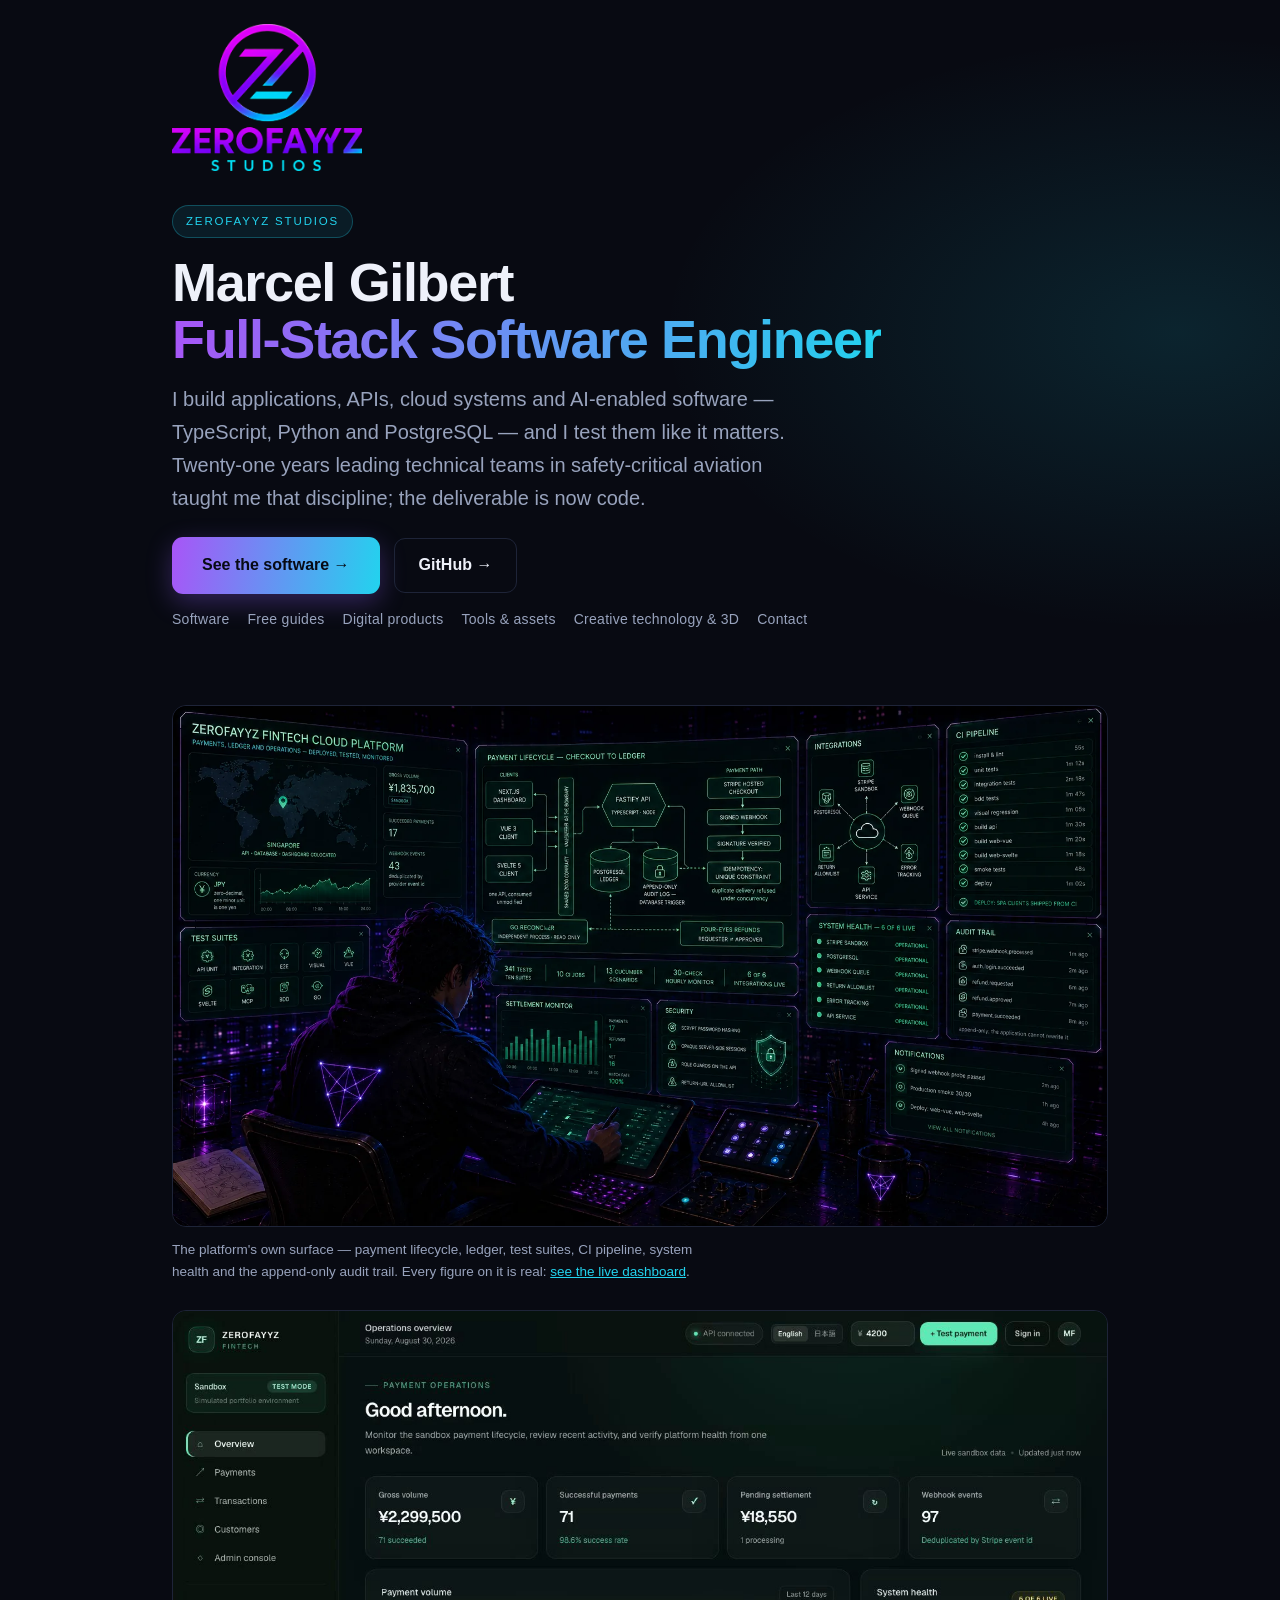
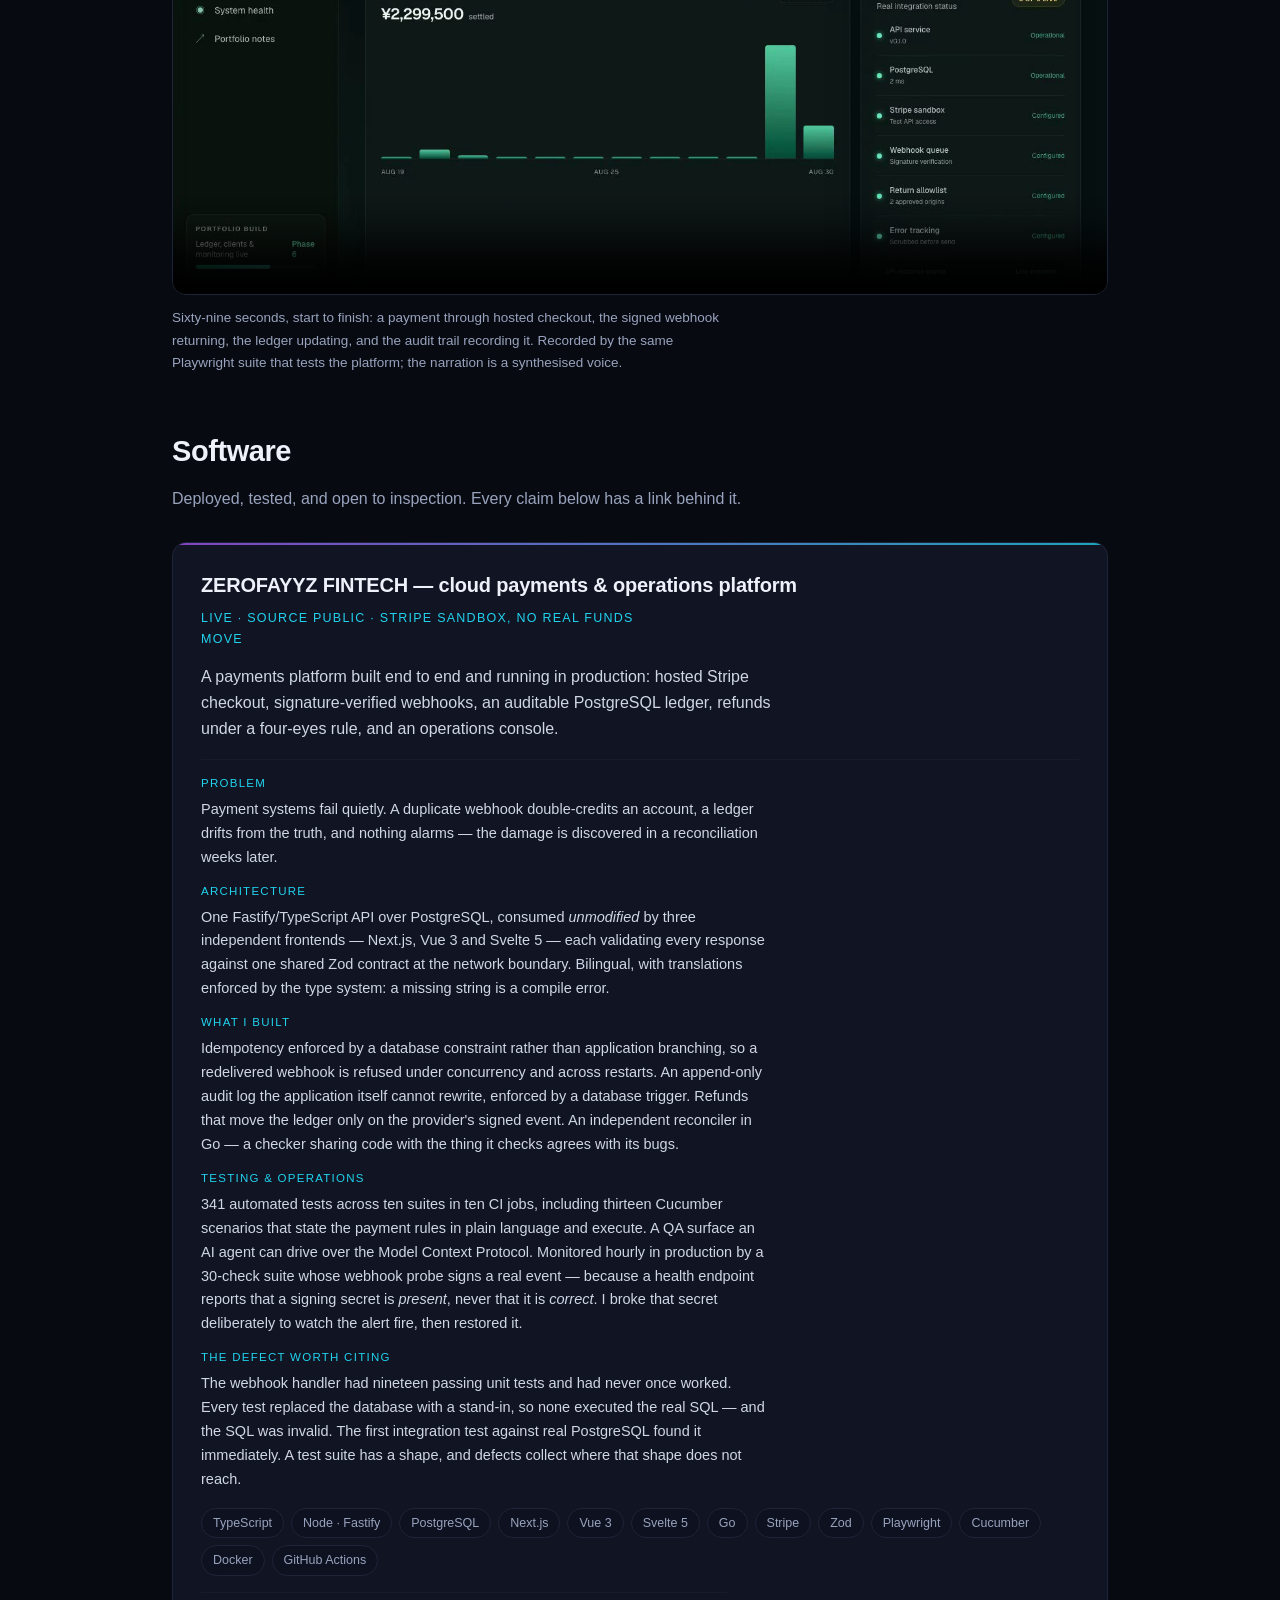
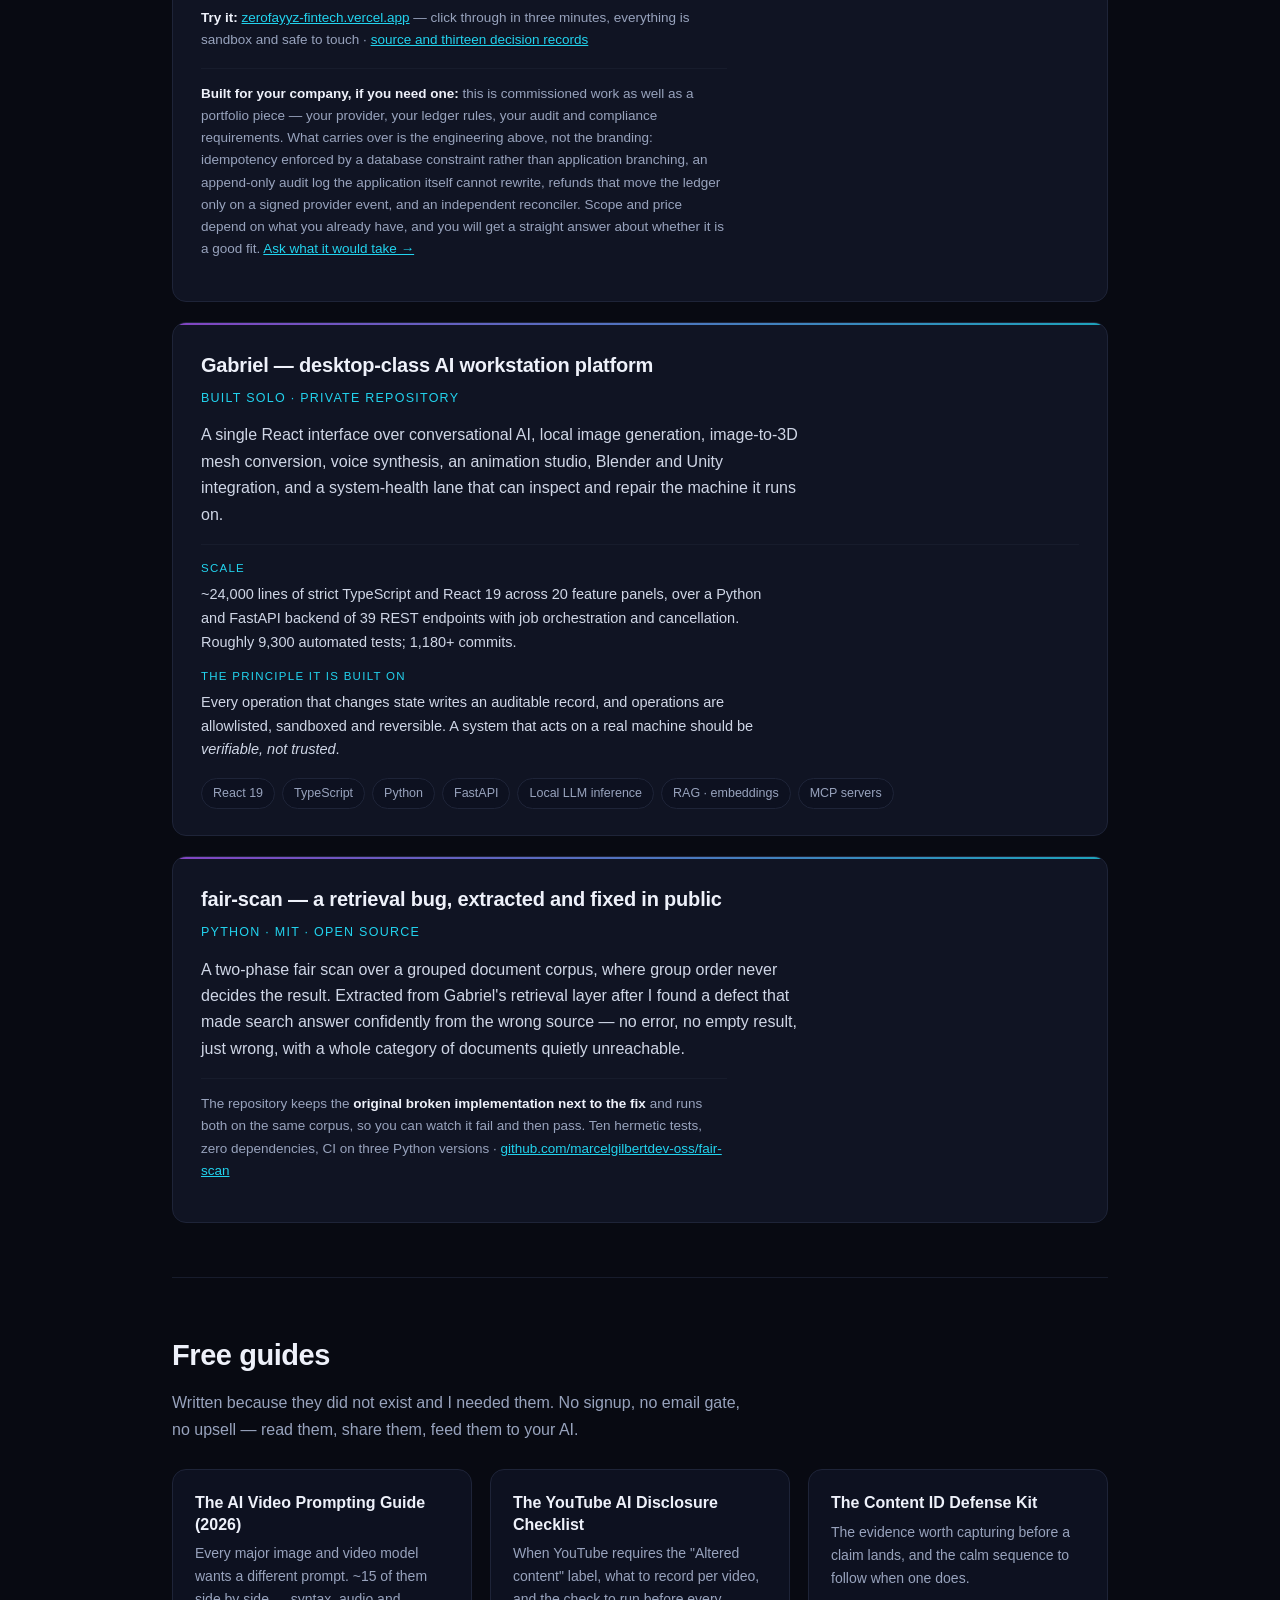
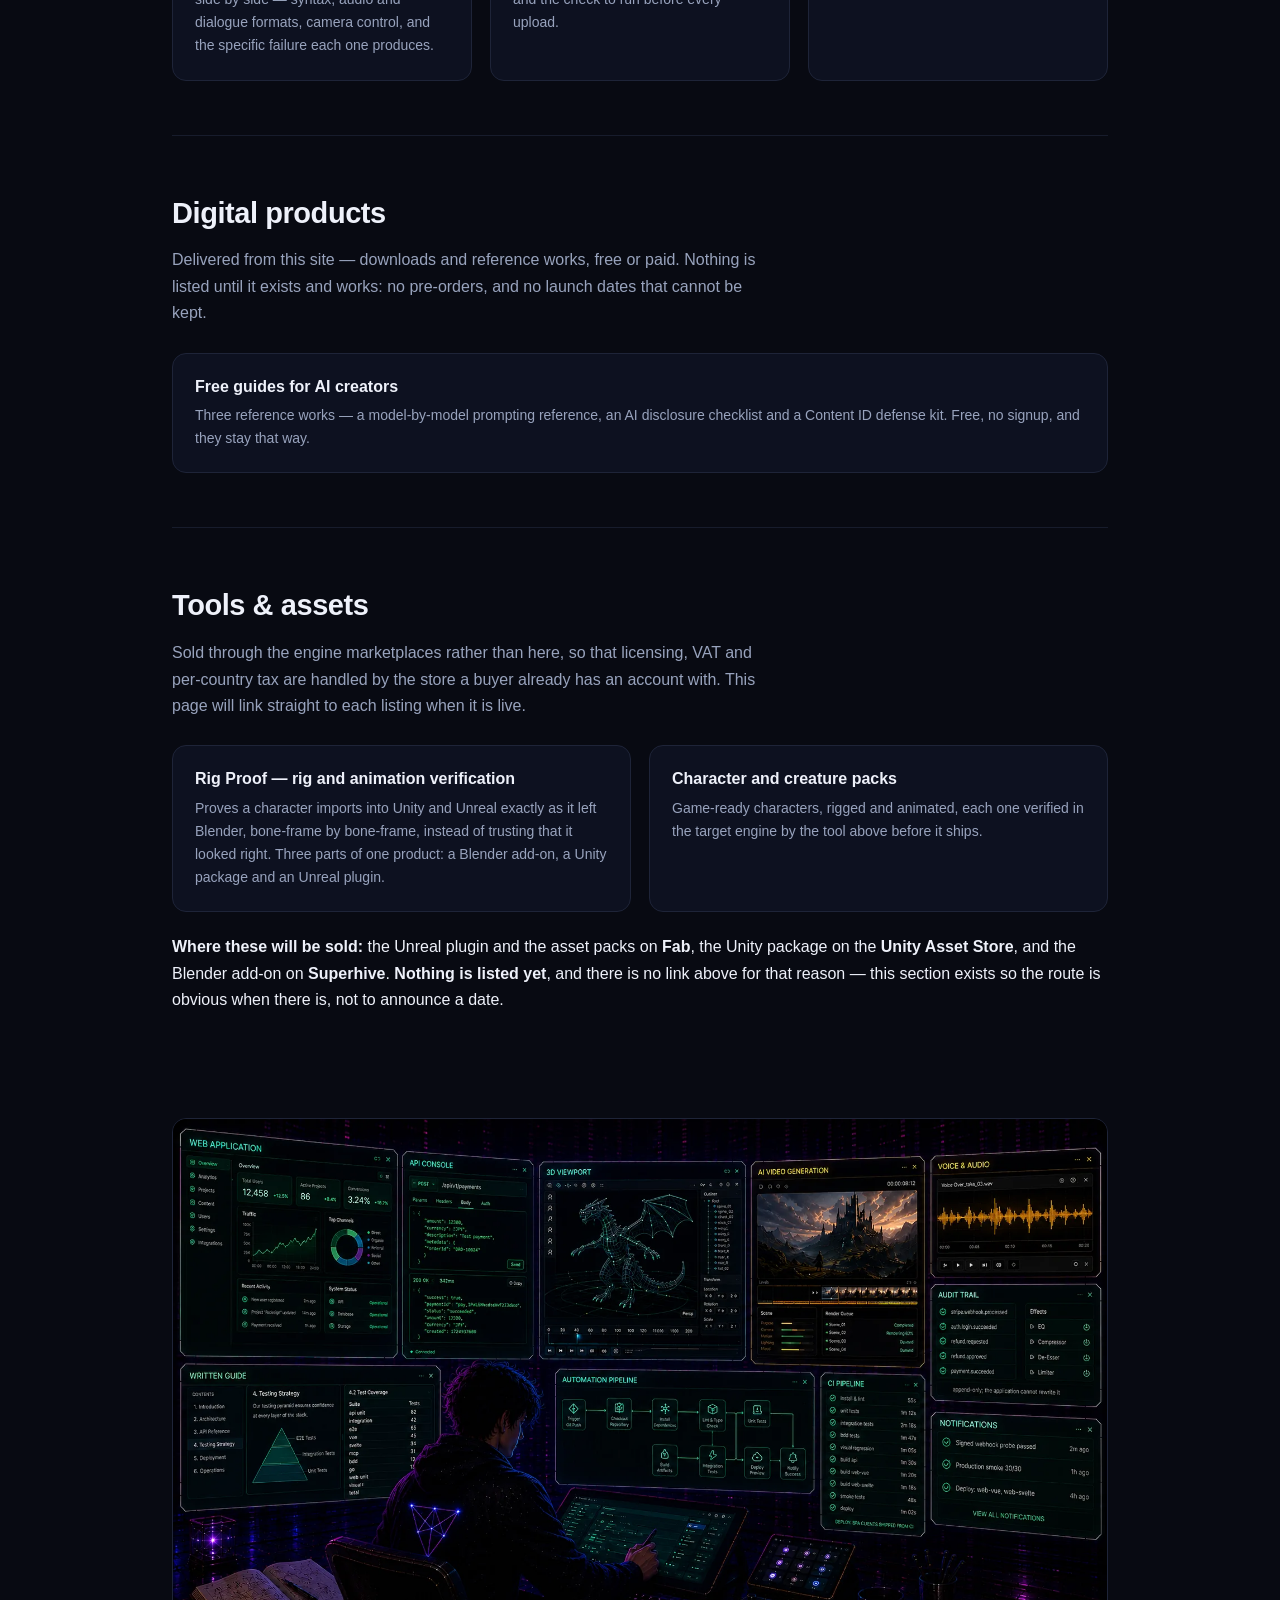
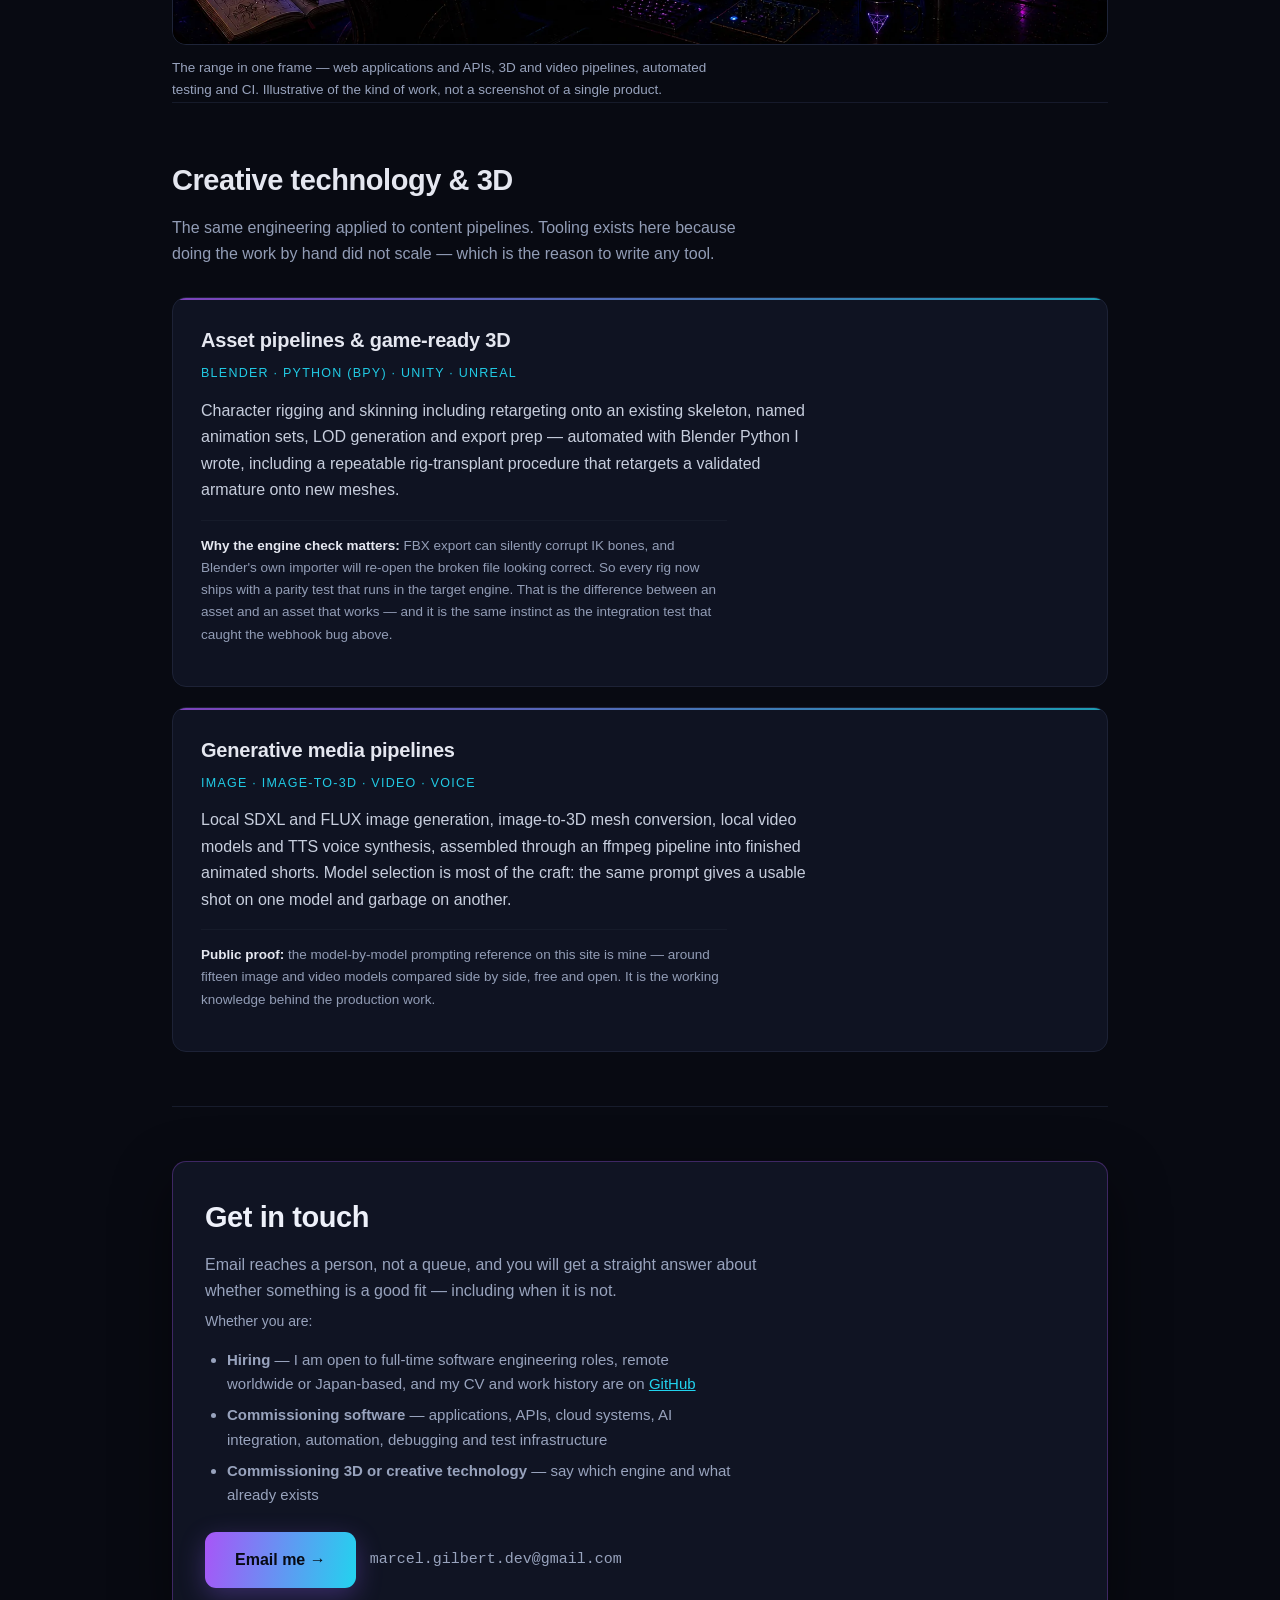
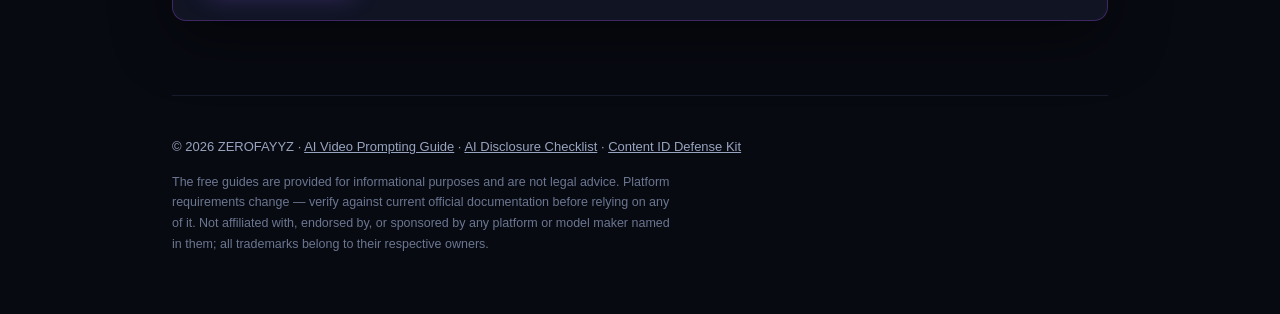
==== commit 19e9b1ed: "Split the store out of Digital products, and offer the payments platform as commissioned work Digita" ====
--- a/index.html
+++ b/index.html
@@ -102,6 +102,7 @@
       <a href="#software">Software</a>
       <a href="#guides">Free guides</a>
       <a href="#products">Digital products</a>
+      <a href="#store">Tools &amp; assets</a>
       <a href="#creative">Creative technology &amp; 3D</a>
       <a href="#contact">Contact</a>
     </nav>
@@ -197,6 +198,15 @@
           — click through in three minutes, everything is sandbox and safe to touch ·
           <a href="https://github.com/marcelgilbertdev-oss/zerofayyz-fintech">source and thirteen decision records</a>
         </p>
+        <p class="proof">
+          <b>Built for your company, if you need one:</b> this is commissioned work as well as a portfolio piece
+          &mdash; your provider, your ledger rules, your audit and compliance requirements. What carries over is the
+          engineering above, not the branding: idempotency enforced by a database constraint rather than application
+          branching, an append-only audit log the application itself cannot rewrite, refunds that move the ledger only
+          on a signed provider event, and an independent reconciler. Scope and price depend on what you already have,
+          and you will get a straight answer about whether it is a good fit.
+          <a href="mailto:marcel.gilbert.dev@gmail.com?subject=Payments%20platform%20%E2%80%94%20commission%20enquiry&amp;body=Company%3A%0A%0APayment%20provider%20we%20use%20(or%20plan%20to)%3A%0A%0AWhat%20we%20need%20it%20to%20do%3A%0A%0AWhat%20already%20exists%3A%0A%0ACompliance%20or%20audit%20requirements%3A%0A%0ATimeline%3A%0A%0A">Ask what it would take &rarr;</a>
+        </p>
       </div>
 
       <div class="lane">
@@ -273,8 +283,8 @@
 
   <section id="products">
     <h2>Digital products</h2>
-    <p class="lede">Things ZEROFAYYZ STUDIOS builds to sell, rather than build to order. Nothing is
-    listed until it exists and works — no pre-orders, and no launch dates that cannot be kept.</p>
+    <p class="lede">Delivered from this site — downloads and reference works, free or paid. Nothing is
+    listed until it exists and works: no pre-orders, and no launch dates that cannot be kept.</p>
 
     <div class="guides">
       <a class="guide" href="#guides">
@@ -283,11 +293,33 @@
         checklist and a Content ID defense kit. Free, no signup, and they stay that way.</span>
       </a>
     </div>
+  </section>
+
+  <section id="store">
+    <h2>Tools &amp; assets</h2>
+    <p class="lede">Sold through the engine marketplaces rather than here, so that licensing, VAT and
+    per-country tax are handled by the store a buyer already has an account with. This page will link
+    straight to each listing when it is live.</p>
+
+    <div class="guides">
+      <a class="guide" href="#creative">
+        <b>Rig Proof &mdash; rig and animation verification</b>
+        <span>Proves a character imports into Unity and Unreal exactly as it left Blender, bone-frame by
+        bone-frame, instead of trusting that it looked right. Three parts of one product: a Blender
+        add-on, a Unity package and an Unreal plugin.</span>
+      </a>
+      <a class="guide" href="#creative">
+        <b>Character and creature packs</b>
+        <span>Game-ready characters, rigged and animated, each one verified in the target engine by the
+        tool above before it ships.</span>
+      </a>
+    </div>
 
     <p class="proof" style="margin-top:22px">
-      <b>In development:</b> developer tooling, 3D asset packs and creature packs for Unity and
-      Unreal. They are listed here when they ship, not before — which is why this section is
-      short.
+      <b>Where these will be sold:</b> the Unreal plugin and the asset packs on <b>Fab</b>, the Unity
+      package on the <b>Unity Asset Store</b>, and the Blender add-on on <b>Superhive</b>. <b>Nothing is
+      listed yet</b>, and there is no link above for that reason — this section exists so the route is
+      obvious when there is, not to announce a date.
     </p>
   </section>
 
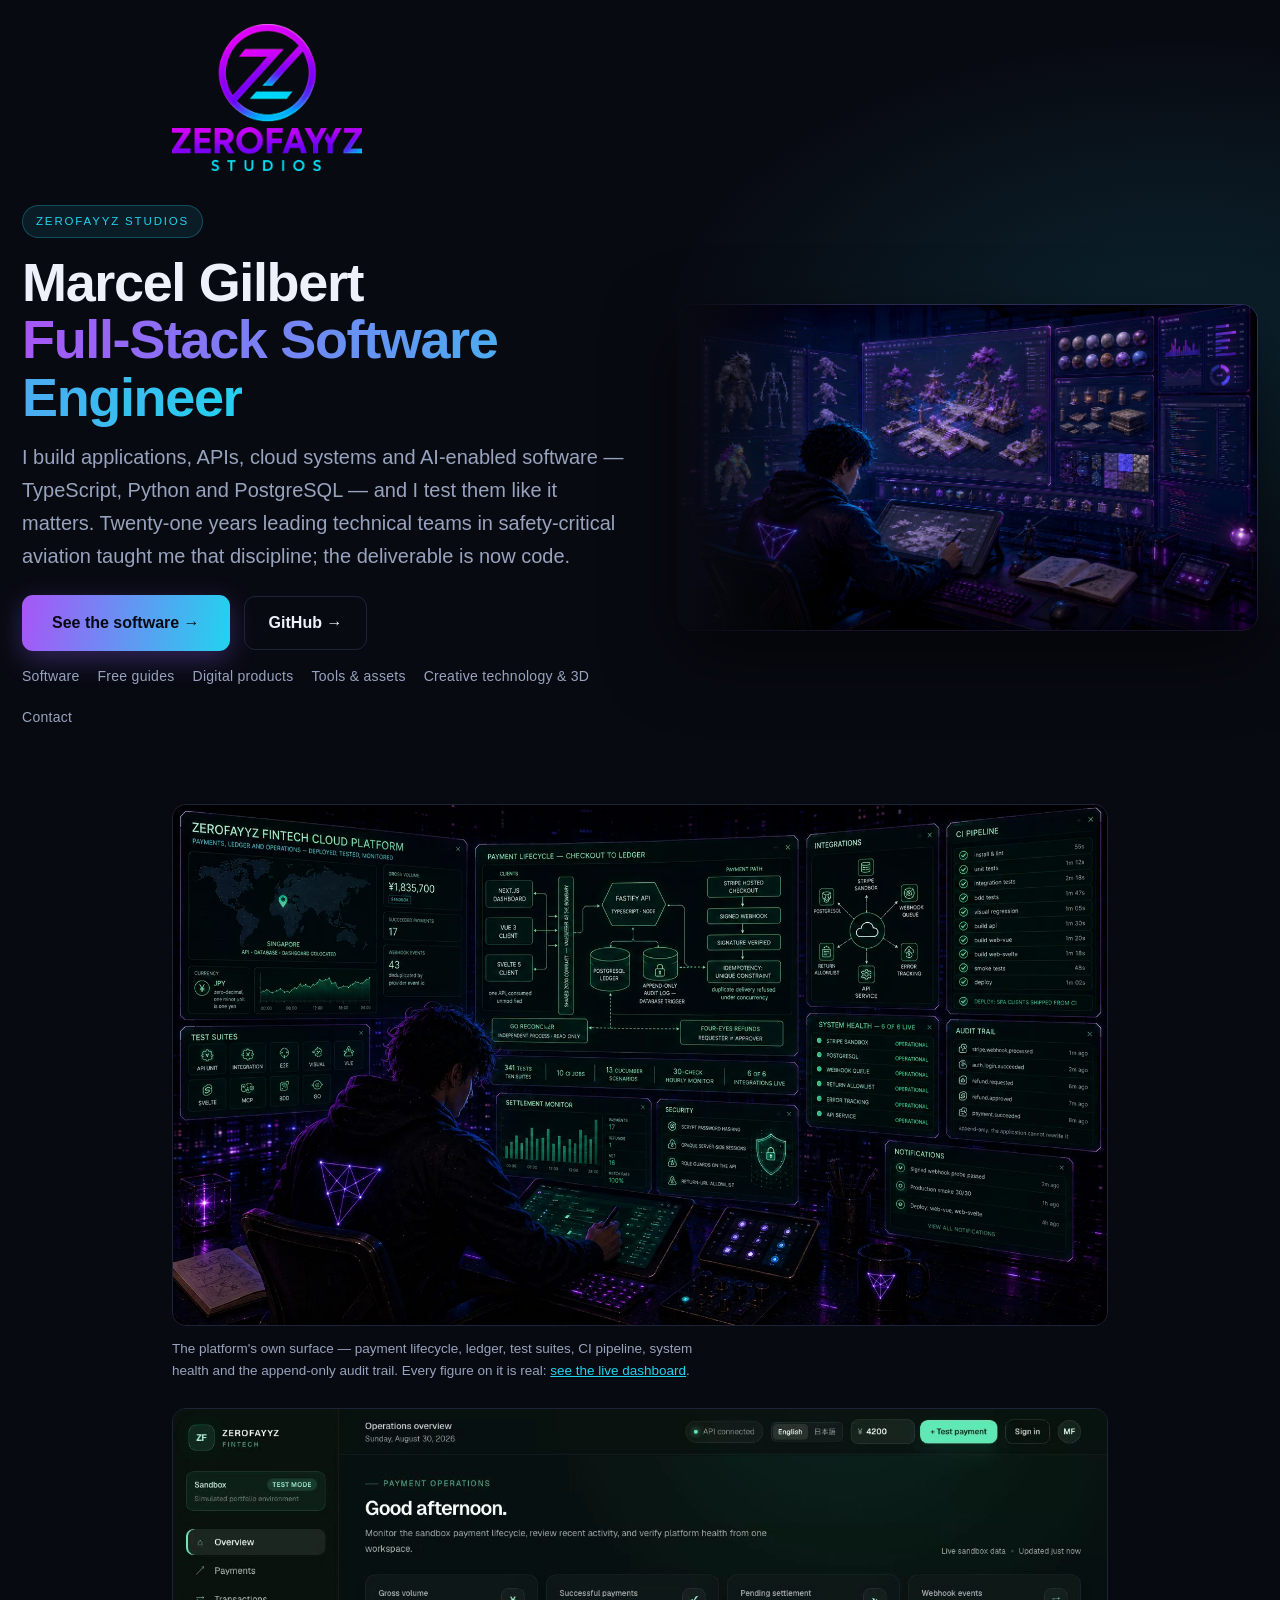
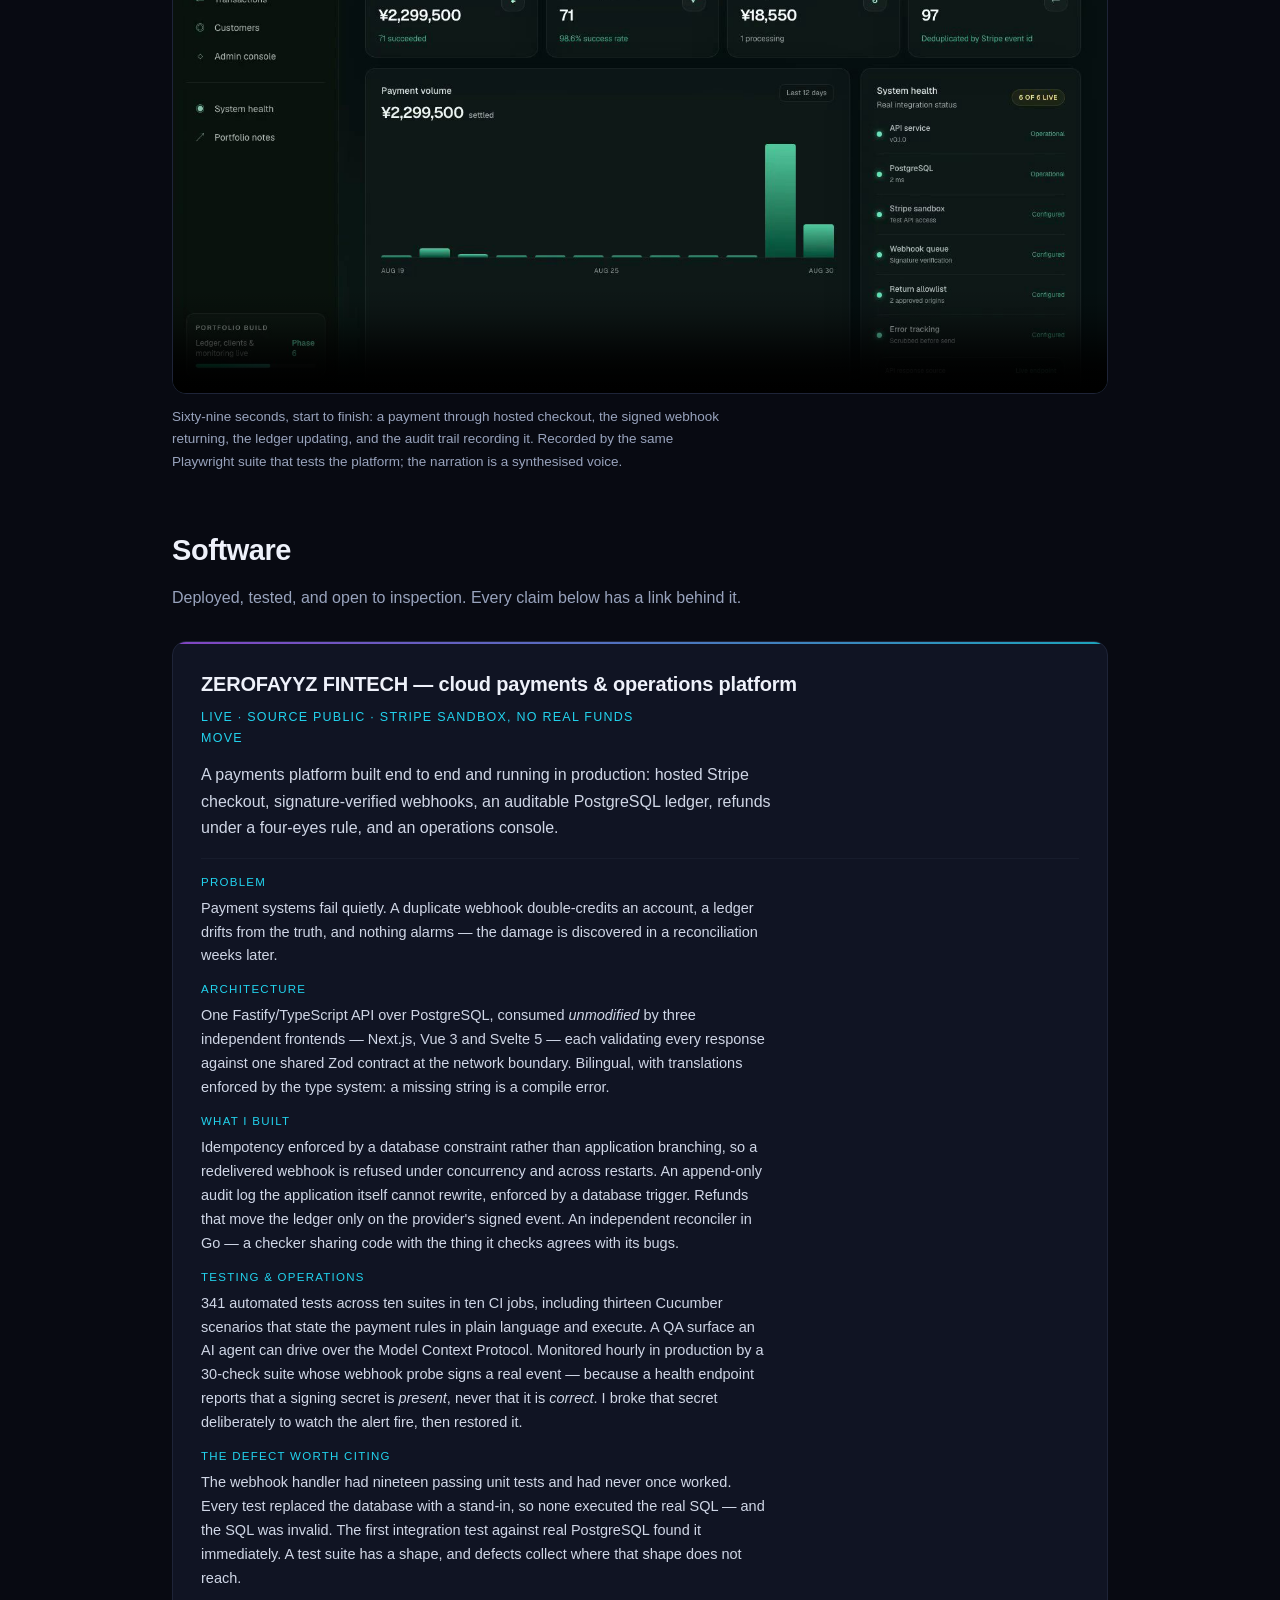
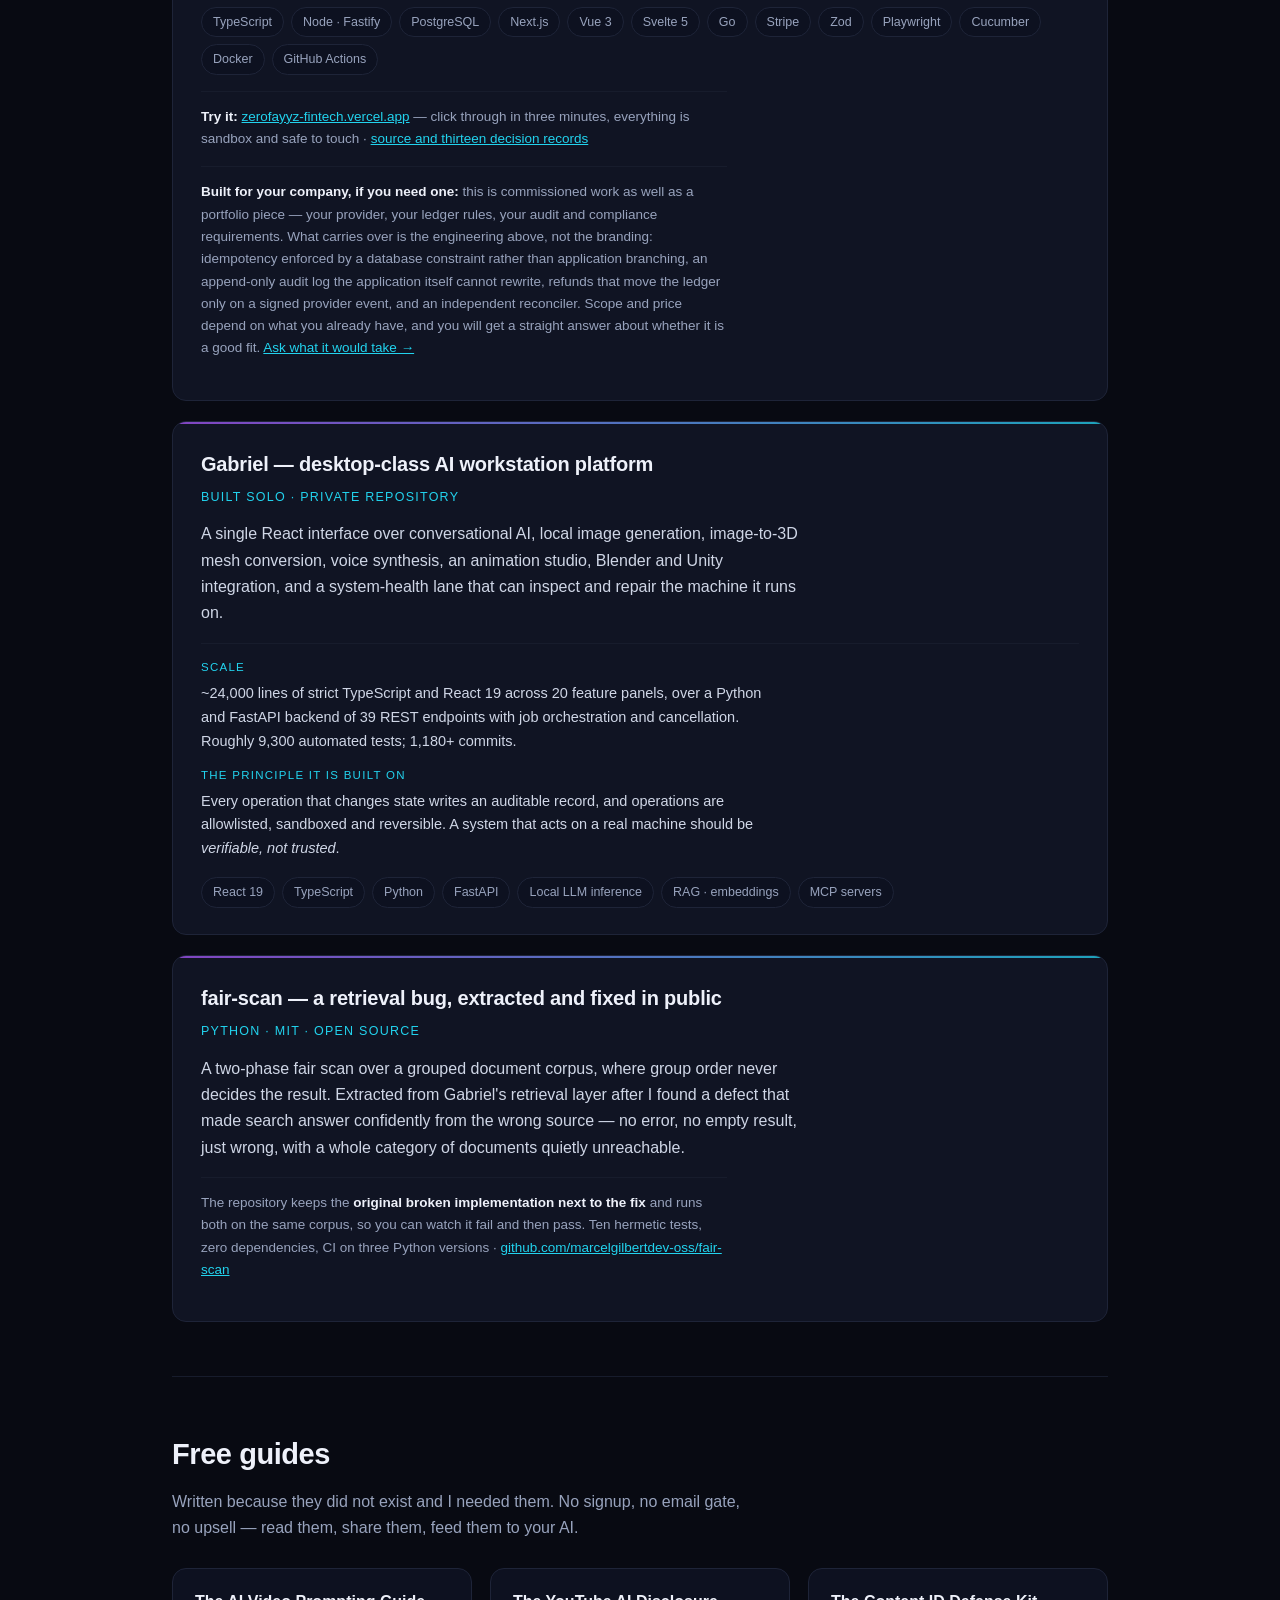
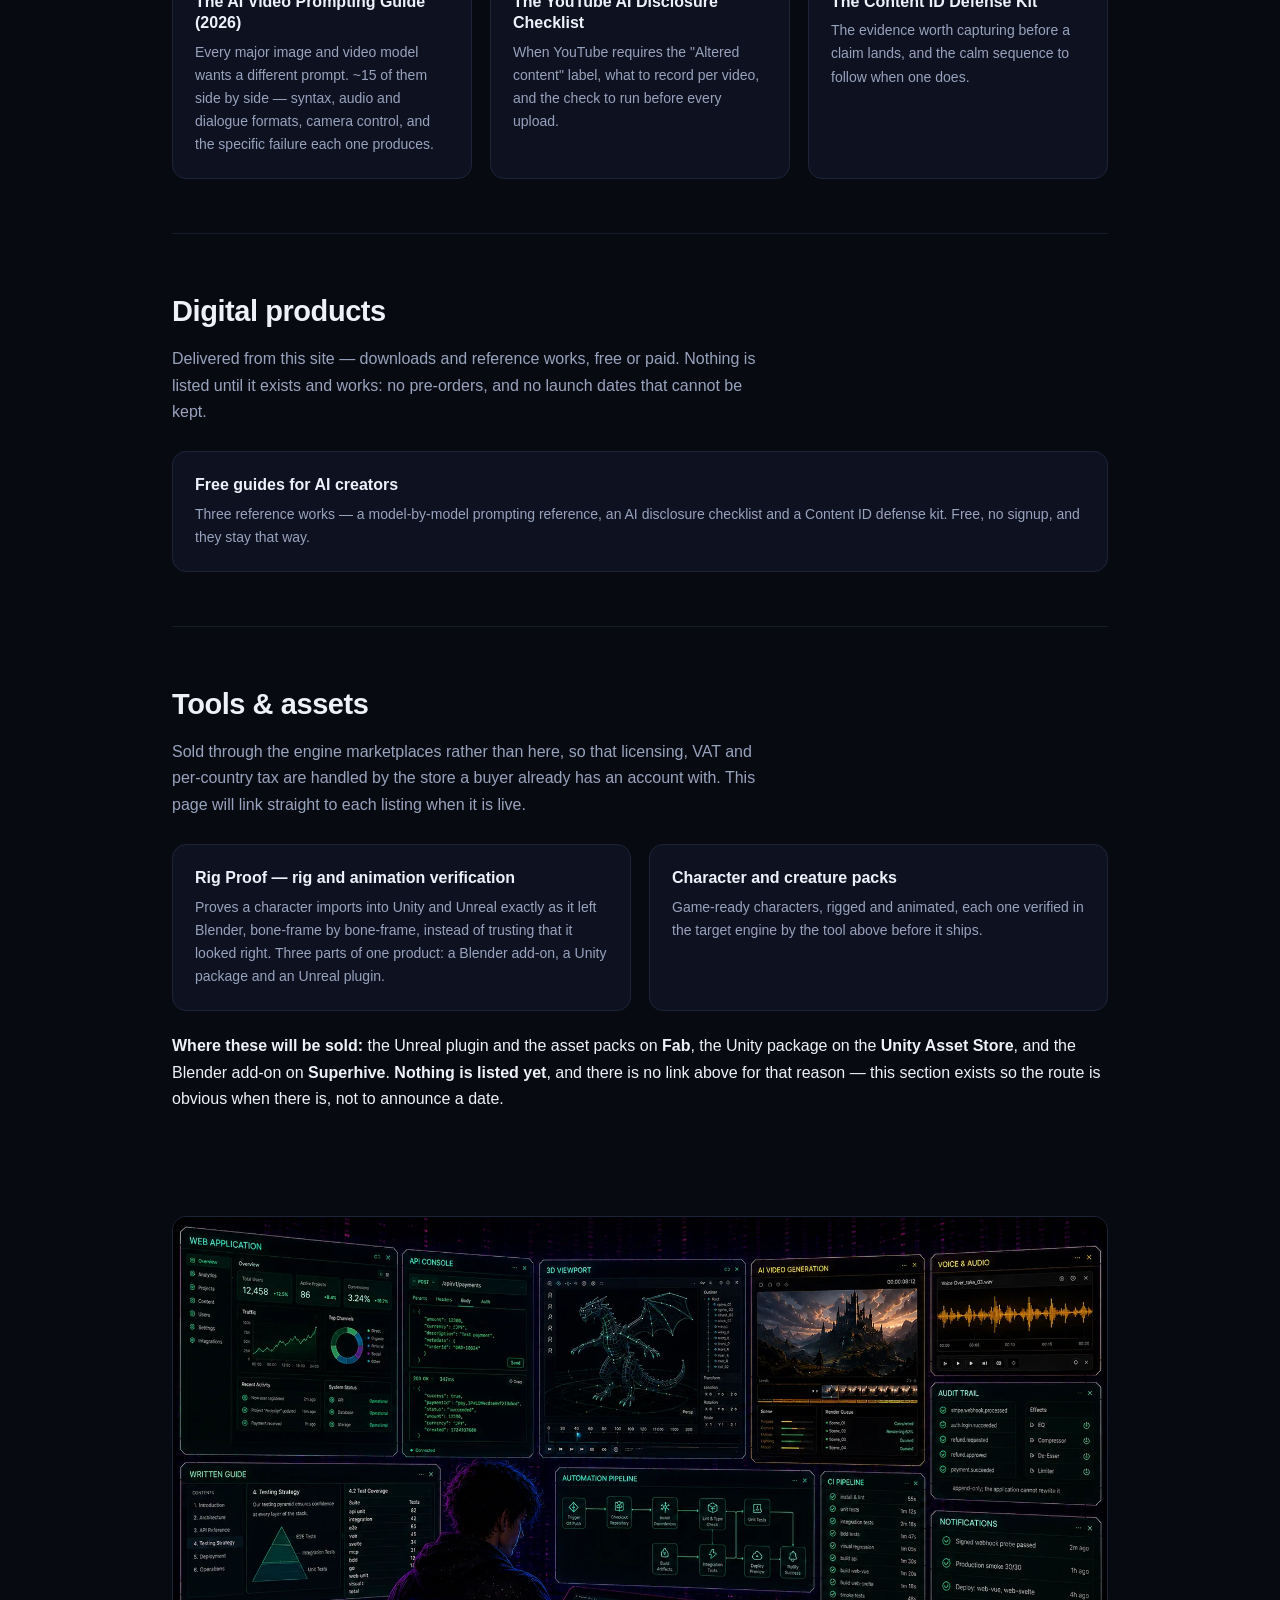
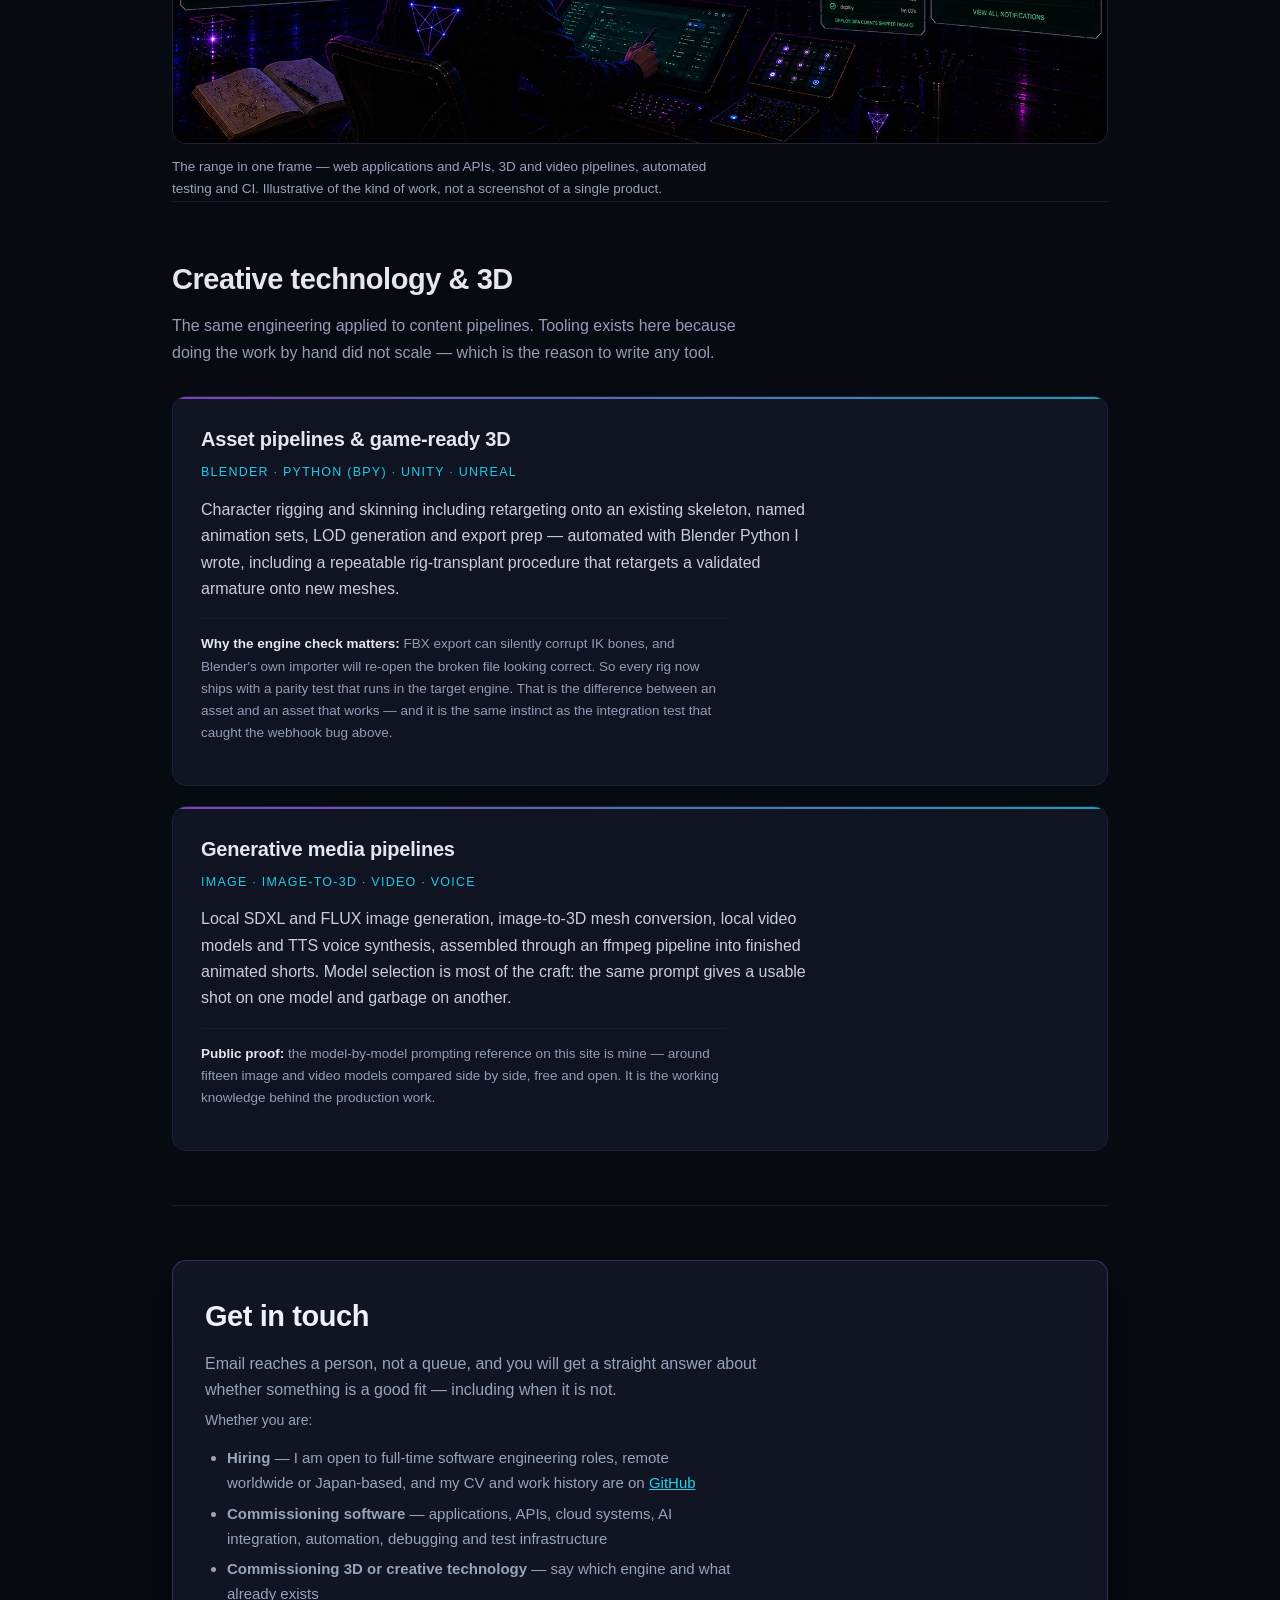
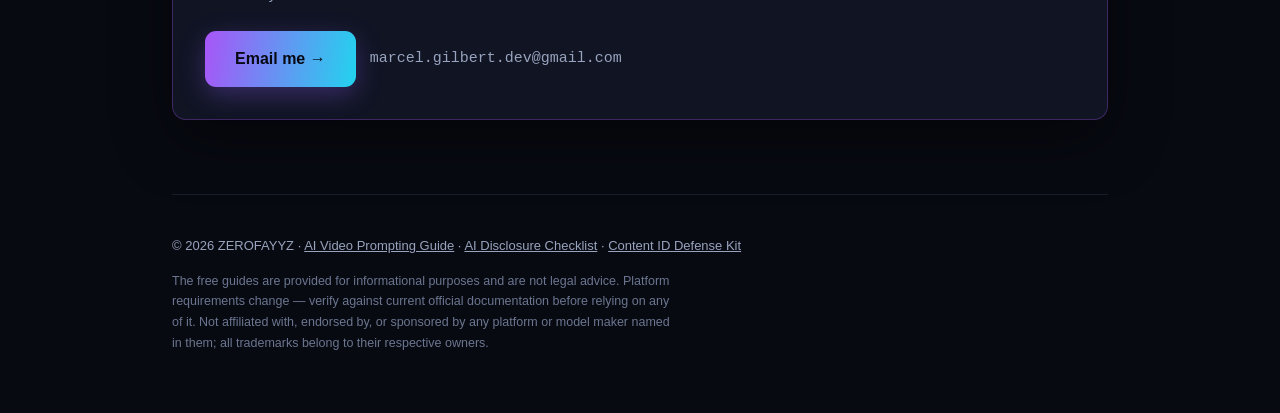
==== commit 19745143: "The masthead had half a screen of nothing to its right The hero sat in the site's 980px reading colu" ====
--- a/index.html
+++ b/index.html
@@ -85,8 +85,9 @@
   <img class="brand-logo" src="logo-mark.png" alt="ZEROFAYYZ STUDIOS" width="900" height="695">
 </div></header>
 
-<div class="wrap">
+<div class="masthead-wrap">
   <div class="masthead">
+   <div class="masthead-copy">
     <span class="eyebrow">ZEROFAYYZ STUDIOS</span>
     <h1>Marcel Gilbert<br><span class="g">Full-Stack Software Engineer</span></h1>
     <p class="sub">
@@ -106,6 +107,14 @@
       <a href="#creative">Creative technology &amp; 3D</a>
       <a href="#contact">Contact</a>
     </nav>
+   </div>
+   <!-- The right half of the masthead was empty at desktop widths. This is the studio's own
+        artwork, already in the repo and unused: a character artist working a rig, assets and
+        code side by side, which is the crossover the page is actually about. Hidden below
+        1000px, where the copy needs the full width. -->
+   <figure class="masthead-art" aria-hidden="true">
+     <img src="hero-bg.jpg" width="2400" height="1350" loading="eager" decoding="async" alt="">
+   </figure>
   </div>
 </div>
 
--- a/style.css
+++ b/style.css
@@ -138,3 +138,23 @@
 ul.who li::before{content:"→"; position:absolute; left:0; color:var(--purple)}
 ul.who b{color:var(--text)}
 #waitlist{border-bottom:0}
+
+/* masthead: copy left, artwork right. Single column below 1000px so the headline keeps
+   the full measure on a phone -- the art is decorative and drops out entirely there. */
+/* The hero gets its own, wider measure. The reading sections stay at --maxw (980px) because
+   long prose at 1300px is hard to read -- but a masthead capped at 980 on a 1478px screen just
+   looks like the page ran out, which is exactly what it looked like. */
+.masthead-wrap{max-width:1320px; margin:0 auto; padding:0 22px}
+.masthead{display:grid; grid-template-columns:1fr; gap:34px; align-items:center}
+.masthead-art{display:none; margin:0}
+@media (min-width:1000px){
+  .masthead{grid-template-columns:minmax(0,1.05fr) minmax(0,1fr); gap:48px}
+  .masthead-art{display:block; position:relative}
+  .masthead-art img{width:100%; height:auto; display:block; border-radius:16px;
+    border:1px solid rgba(150,110,255,.22);
+    box-shadow:0 24px 70px rgba(0,0,0,.55), 0 0 0 1px rgba(0,0,0,.4) inset}
+  /* fade the artwork into the page so it reads as part of the hero, not a pasted screenshot */
+  .masthead-art::after{content:""; position:absolute; inset:0; border-radius:16px; pointer-events:none;
+    background:linear-gradient(90deg, var(--bg) 0%, rgba(0,0,0,0) 26%),
+               linear-gradient(0deg, rgba(0,0,0,.35) 0%, rgba(0,0,0,0) 40%)}
+}
